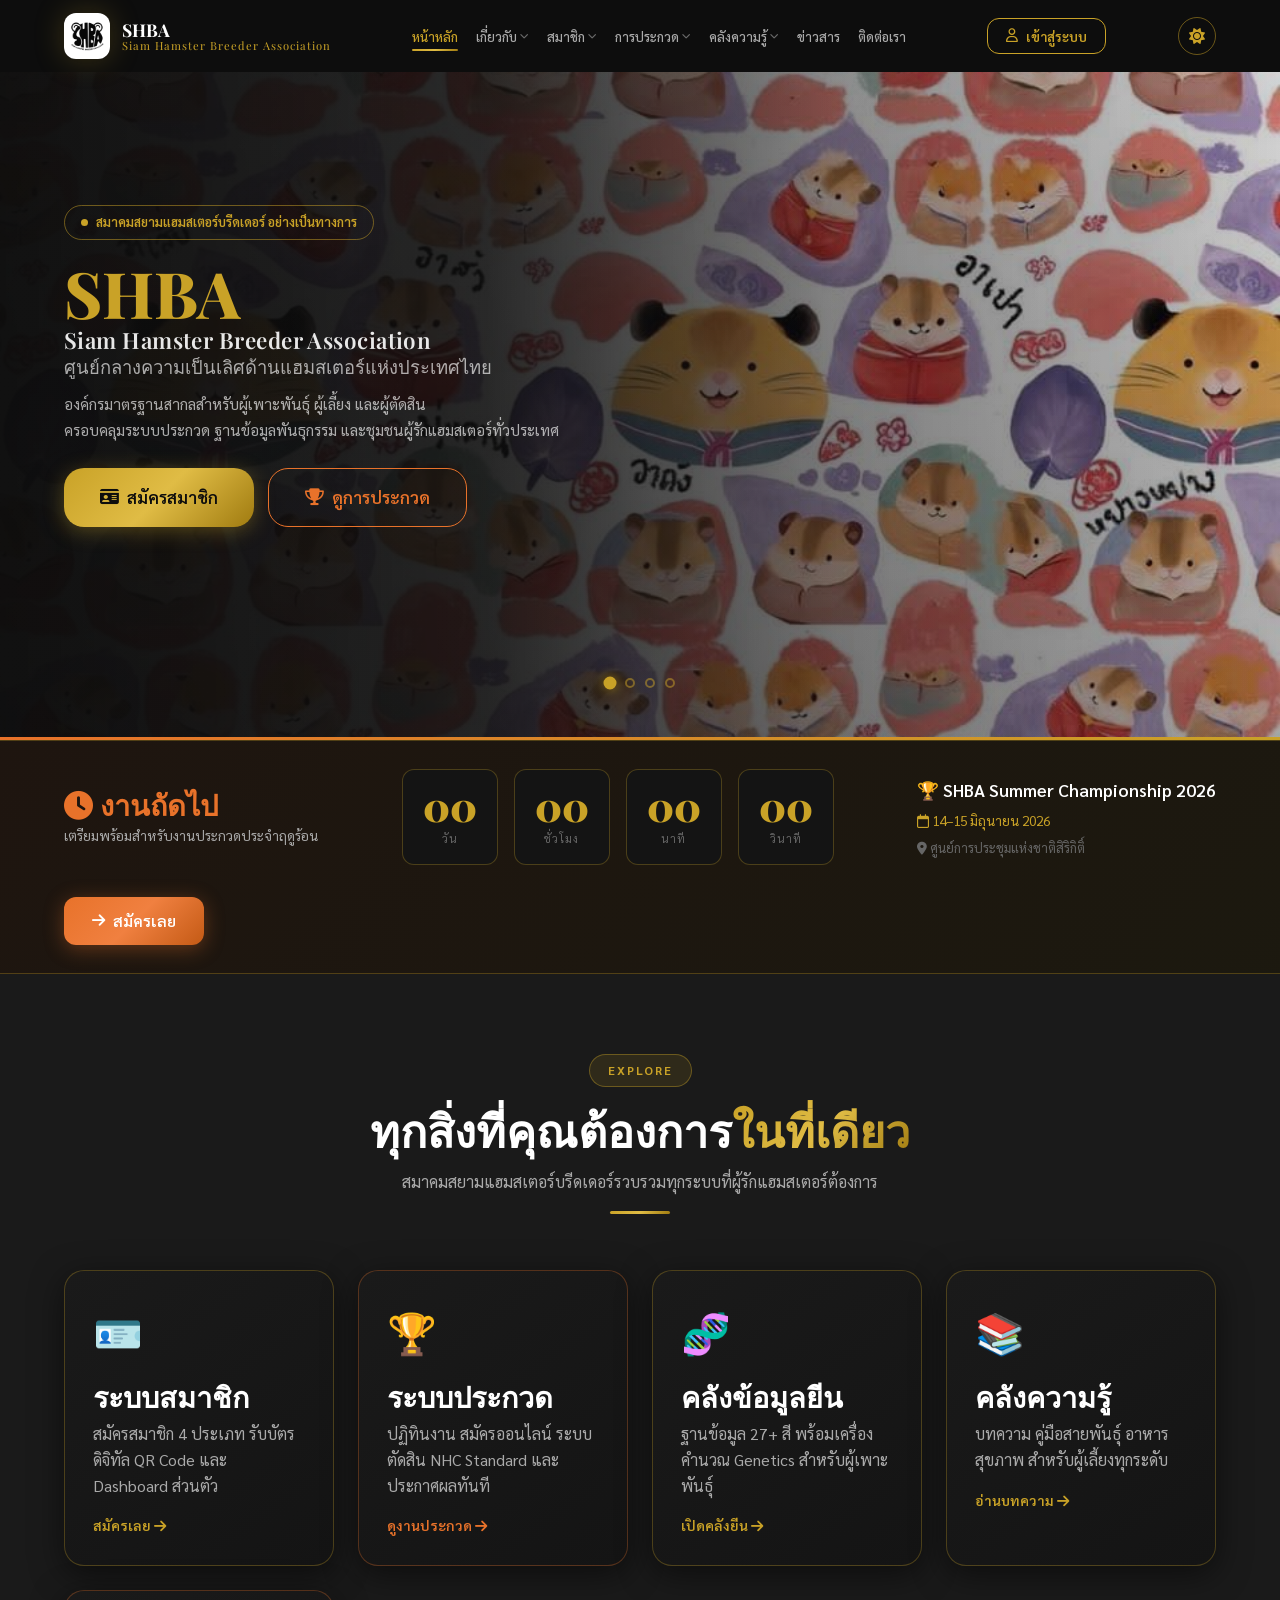
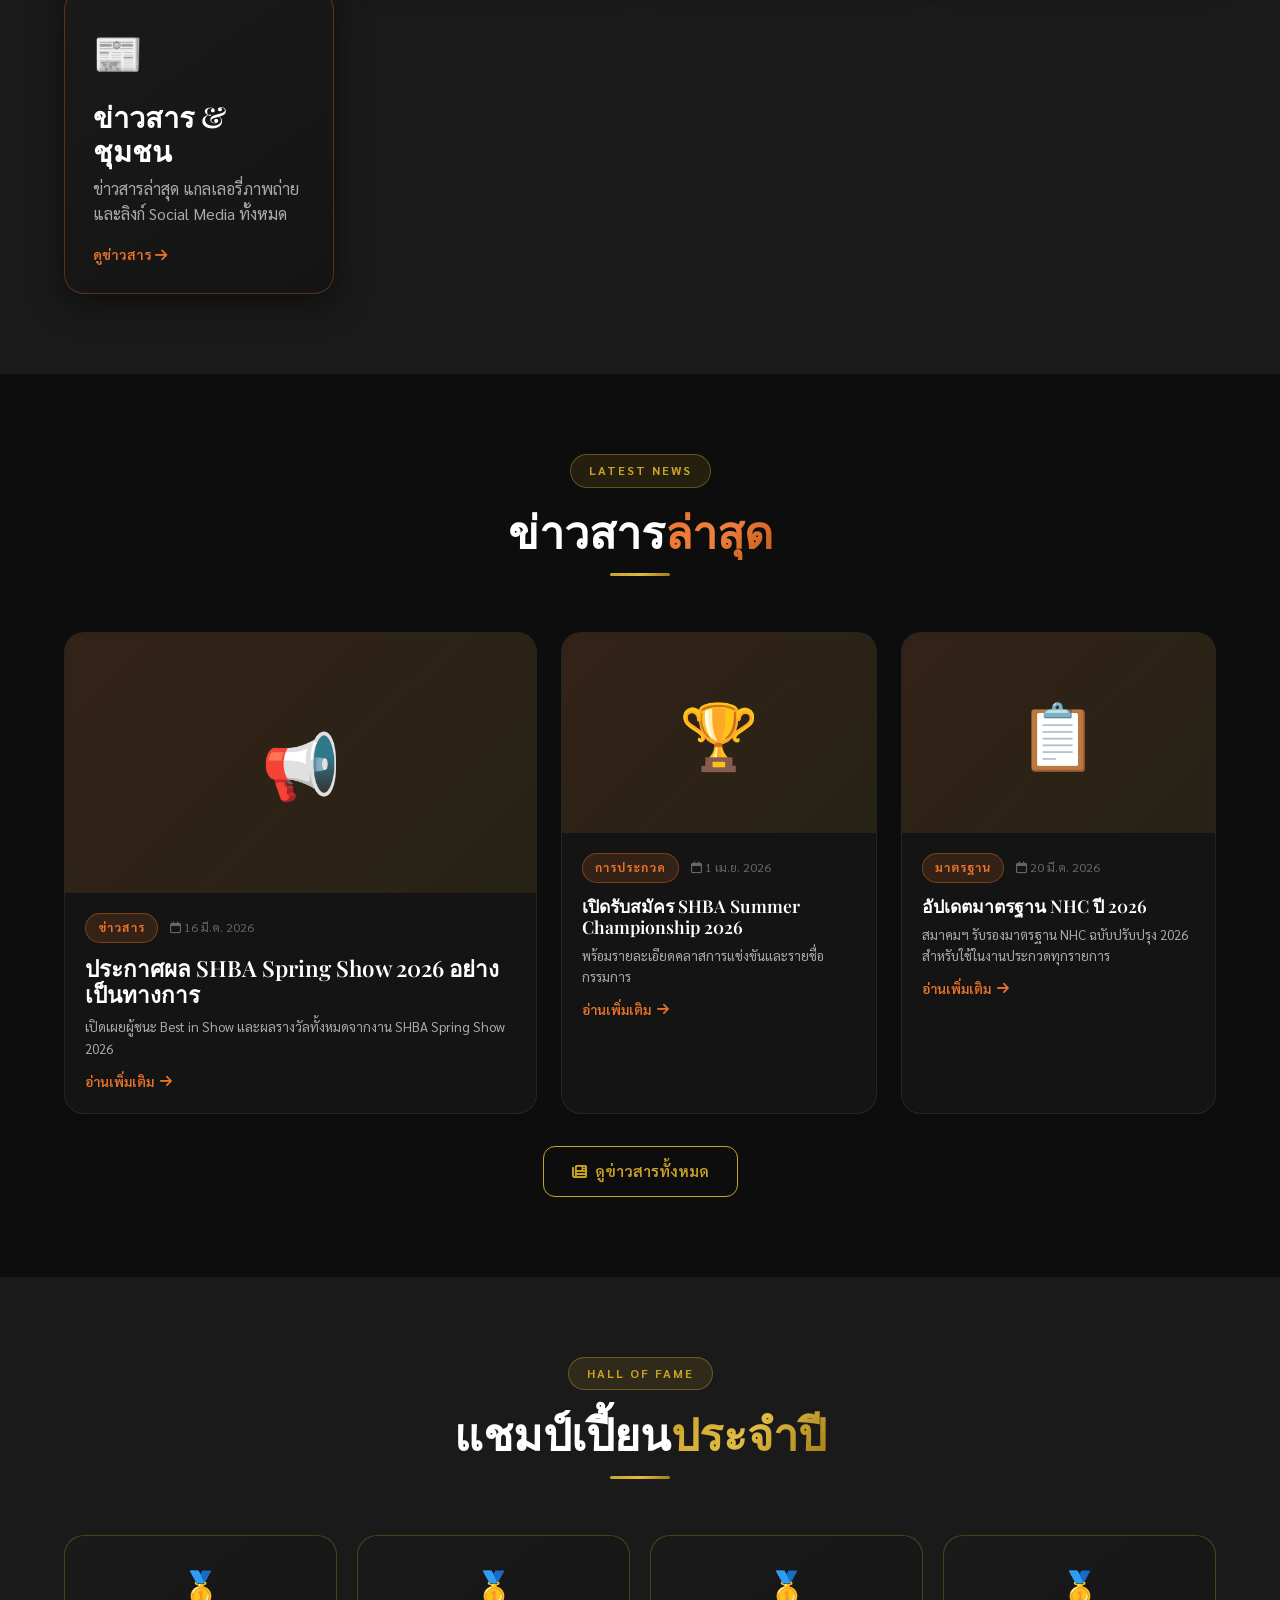
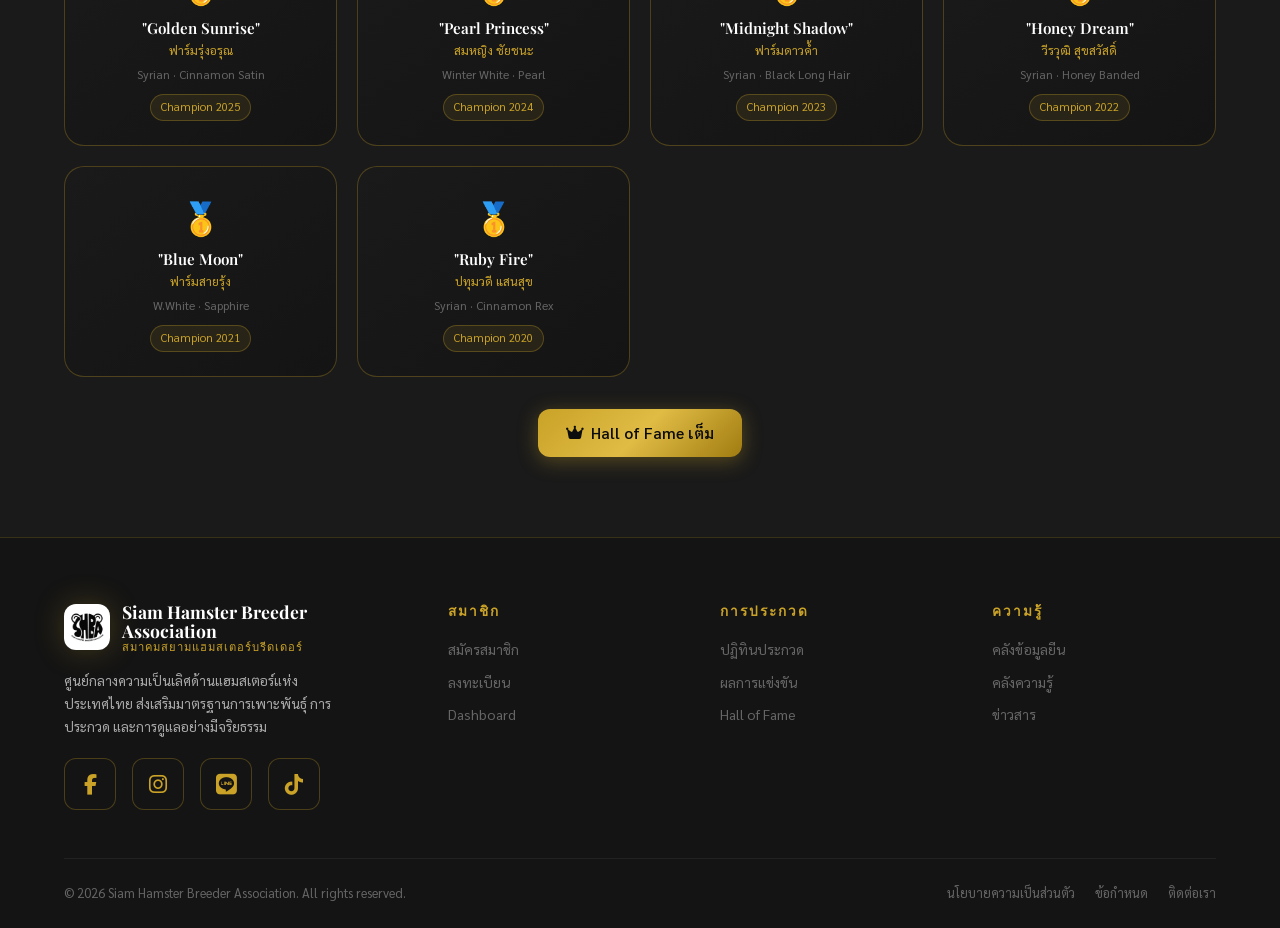
==== index.html @ 3878ebf1 "update" ====
<!DOCTYPE html>
<html lang="th">
<head>
  <meta charset="UTF-8" /><meta name="viewport" content="width=device-width, initial-scale=1.0" />
  <title>หน้าหลัก | Siam Hamster Breeder Association</title>
  <link rel="stylesheet" href="styles.css" />
  <link rel="stylesheet" href="https://cdnjs.cloudflare.com/ajax/libs/font-awesome/6.5.0/css/all.min.css" />
</head>
<body>

<!-- NAV -->
<nav id="navbar">
  <div class="nav-inner">
    <a href="index.html" class="nav-logo">
      <img src="Logo.jpg" class="nav-logo-icon" alt="SHBA Logo" style="width:46px;height:46px;object-fit:cover;border-radius:12px;"/>
      <div class="nav-logo-text">SHBA<span>Siam Hamster Breeder Association</span></div>
    </a>
    <ul class="nav-links">
      <li class="nav-item"><a href="index.html" class="nav-link active" data-page="home">หน้าหลัก</a></li>

      <li class="nav-item has-dropdown">
        <a href="about.html" class="nav-link" data-page="about">เกี่ยวกับ <i class="fa-solid fa-chevron-down nav-chevron"></i></a>
        <div class="nav-dropdown">
          <a href="about.html#history"   class="nav-dd-link"><i class="fa-solid fa-landmark"></i> ประวัติสมาคม SHBA</a>
          <a href="about.html#vision"    class="nav-dd-link"><i class="fa-solid fa-eye"></i> วิสัยทัศน์ &amp; พันธกิจ</a>
          <a href="about.html#committee" class="nav-dd-link"><i class="fa-solid fa-users"></i> คณะกรรมการ</a>
          <a href="about.html#ethics"    class="nav-dd-link"><i class="fa-solid fa-scale-balanced"></i> จรรยาบรรณผู้เพาะพันธุ์</a>
          <a href="about.html#rules"     class="nav-dd-link"><i class="fa-solid fa-file-lines"></i> ข้อบังคับสมาคม</a>
        </div>
      </li>

      <li class="nav-item has-dropdown">
        <a href="membership.html" class="nav-link" data-page="membership">สมาชิก <i class="fa-solid fa-chevron-down nav-chevron"></i></a>
        <div class="nav-dropdown">
          <a href="membership.html#membership"     class="nav-dd-link"><i class="fa-solid fa-id-card"></i> ประเภทสมาชิก &amp; สิทธิประโยชน์</a>
          <a href="membership.html#upgrade-section" class="nav-dd-link"><i class="fa-solid fa-rotate"></i> ต่ออายุสมาชิก</a>
        </div>
      </li>

      <li class="nav-item has-dropdown">
        <a href="competitions.html" class="nav-link" data-page="competitions">การประกวด <i class="fa-solid fa-chevron-down nav-chevron"></i></a>
        <div class="nav-dropdown">
          <a href="competitions.html#calendar"  class="nav-dd-link"><i class="fa-solid fa-calendar-days"></i> ปฏิทินการประกวด</a>
          <a href="competitions.html#register"  class="nav-dd-link"><i class="fa-solid fa-pen-to-square"></i> สมัครประกวดออนไลน์</a>
          <a href="competitions.html#standards" class="nav-dd-link"><i class="fa-solid fa-star"></i> มาตรฐานการประกวด</a>
          <a href="competitions.html#rules"     class="nav-dd-link"><i class="fa-solid fa-gavel"></i> กฎกติกาการประกวด</a>
          <a href="competitions.html#results"   class="nav-dd-link"><i class="fa-solid fa-trophy"></i> ผลการประกวด</a>
          <a href="competitions.html#gallery"   class="nav-dd-link"><i class="fa-solid fa-images"></i> แกลเลอรีภาพงานประกวด</a>
          <a href="competitions.html#judges"    class="nav-dd-link"><i class="fa-solid fa-user-tie"></i> ข้อมูลกรรมการตัดสิน</a>
        </div>
      </li>

      <li class="nav-item has-dropdown">
        <a href="knowledge.html" class="nav-link" data-page="knowledge">คลังความรู้ <i class="fa-solid fa-chevron-down nav-chevron"></i></a>
        <div class="nav-dropdown">
          <a href="genetics.html"          class="nav-dd-link"><i class="fa-solid fa-dna"></i> Genetics &amp; สีสัน</a>
          <a href="genescalculator.html"     class="nav-dd-link"><i class="fa-solid fa-calculator"></i> เครื่องมือคำนวณยีน</a>
          <a href="knowledge.html#care"    class="nav-dd-link"><i class="fa-solid fa-heart"></i> การดูแลทั่วไป</a>
          <a href="knowledge.html#species" class="nav-dd-link"><i class="fa-solid fa-paw"></i> สายพันธุ์แฮมสเตอร์</a>
          <a href="knowledge.html#articles"class="nav-dd-link"><i class="fa-solid fa-book-open"></i> บทความ &amp; วิจัย</a>
        </div>
      </li>

      <li class="nav-item"><a href="news.html" class="nav-link" data-page="news">ข่าวสาร</a></li>
      <li class="nav-item"><a href="contact.html" class="nav-link" data-page="contact">ติดต่อเรา</a></li>
    </ul>
    <div class="nav-cta">
      <button class="btn btn-outline-gold btn-sm btn-login-trigger" onclick="openModal('login-modal')"><i class="fa-regular fa-user"></i> เข้าสู่ระบบ</button>
    </div>
    <button id="theme-toggle" onclick="toggleTheme()" title="เปลี่ยนธีม"><i class="fa-solid fa-sun"></i></button>
    <button class="hamburger" id="hamburger"><span></span><span></span><span></span></button>
  </div>
</nav>
<div class="mobile-nav" id="mobile-nav">
  <button class="mobile-nav-close" id="mobile-nav-close"><i class="fa-solid fa-xmark"></i></button>
  <div class="mobile-nav-scroll">

    <a href="index.html" class="mobile-nav-link">หน้าหลัก</a>

    <div class="mobile-nav-group">
      <button class="mobile-nav-group-btn" onclick="toggleMobileGroup(this)">เกี่ยวกับสมาคม <i class="fa-solid fa-chevron-down mnav-arrow"></i></button>
      <div class="mobile-nav-sub">
        <a href="about.html#history"   class="mobile-nav-sub-link"><i class="fa-solid fa-landmark"></i> ประวัติสมาคม SHBA</a>
        <a href="about.html#vision"    class="mobile-nav-sub-link"><i class="fa-solid fa-eye"></i> วิสัยทัศน์ &amp; พันธกิจ</a>
        <a href="about.html#committee" class="mobile-nav-sub-link"><i class="fa-solid fa-users"></i> คณะกรรมการ</a>
        <a href="about.html#ethics"    class="mobile-nav-sub-link"><i class="fa-solid fa-scale-balanced"></i> จรรยาบรรณผู้เพาะพันธุ์</a>
        <a href="about.html#rules"     class="mobile-nav-sub-link"><i class="fa-solid fa-file-lines"></i> ข้อบังคับสมาคม</a>
      </div>
    </div>

    <div class="mobile-nav-group">
      <button class="mobile-nav-group-btn" onclick="toggleMobileGroup(this)">สมาชิก <i class="fa-solid fa-chevron-down mnav-arrow"></i></button>
      <div class="mobile-nav-sub">
        <a href="membership.html#membership"     class="mobile-nav-sub-link"><i class="fa-solid fa-id-card"></i> ประเภทสมาชิก</a>
        <a href="membership.html#register"        class="mobile-nav-sub-link"><i class="fa-solid fa-user-plus"></i> สมัครสมาชิก</a>
        <a href="myaccount.html"                  class="mobile-nav-sub-link"><i class="fa-solid fa-gauge"></i> My Account</a>
      </div>
    </div>

    <div class="mobile-nav-group">
      <button class="mobile-nav-group-btn" onclick="toggleMobileGroup(this)">การประกวด <i class="fa-solid fa-chevron-down mnav-arrow"></i></button>
      <div class="mobile-nav-sub">
        <a href="competitions.html#calendar"  class="mobile-nav-sub-link"><i class="fa-solid fa-calendar-days"></i> ปฏิทินการประกวด</a>
        <a href="competitions.html#results"   class="mobile-nav-sub-link"><i class="fa-solid fa-trophy"></i> ผลการประกวด</a>
        <a href="competitions.html#standards" class="mobile-nav-sub-link"><i class="fa-solid fa-star"></i> มาตรฐานการประกวด</a>
        <a href="competitions.html#judges"    class="mobile-nav-sub-link"><i class="fa-solid fa-user-tie"></i> กรรมการตัดสิน</a>
      </div>
    </div>

    <div class="mobile-nav-group">
      <button class="mobile-nav-group-btn" onclick="toggleMobileGroup(this)">คลังความรู้ <i class="fa-solid fa-chevron-down mnav-arrow"></i></button>
      <div class="mobile-nav-sub">
        <a href="genetics.html"           class="mobile-nav-sub-link"><i class="fa-solid fa-dna"></i> Genetics &amp; สีสัน</a>
        <a href="genescalculator.html"    class="mobile-nav-sub-link"><i class="fa-solid fa-calculator"></i> เครื่องมือคำนวณยีน</a>
        <a href="knowledge.html#care"     class="mobile-nav-sub-link"><i class="fa-solid fa-heart"></i> การดูแลทั่วไป</a>
        <a href="knowledge.html#species"  class="mobile-nav-sub-link"><i class="fa-solid fa-paw"></i> สายพันธุ์แฮมสเตอร์</a>
        <a href="knowledge.html#articles" class="mobile-nav-sub-link"><i class="fa-solid fa-book-open"></i> บทความ &amp; วิจัย</a>
      </div>
    </div>

    <a href="news.html"      class="mobile-nav-link">ข่าวสาร</a>
    <a href="contact.html"   class="mobile-nav-link">ติดต่อเรา</a>

    <div class="mobile-nav-divider"></div>
    <div class="mobile-nav-btns">
      <button class="btn btn-outline-gold btn-login-trigger" onclick="closeMobileNav(); openModal('login-modal')"><i class="fa-regular fa-user"></i> เข้าสู่ระบบ</button>
    </div>
  </div>
</div>
</div>

<!-- BANNER SLIDER -->
<section id="banner-slider">

  <!-- Fixed Hero Overlay (stays while images slide) -->
  <div class="slider-hero-overlay">
    <div class="slider-hero-tag"><span></span> สมาคมสยามแฮมสเตอร์บรีดเดอร์ อย่างเป็นทางการ</div>
    <h1 class="slider-hero-title">
      <span class="line1">SHBA</span>
      <span class="line2">Siam Hamster Breeder Association</span>
      <span class="line3">ศูนย์กลางความเป็นเลิศด้านแฮมสเตอร์แห่งประเทศไทย</span>
    </h1>
    <p class="slider-hero-sub">องค์กรมาตรฐานสากลสำหรับผู้เพาะพันธุ์ ผู้เลี้ยง และผู้ตัดสิน<br>ครอบคลุมระบบประกวด ฐานข้อมูลพันธุกรรม และชุมชนผู้รักแฮมสเตอร์ทั่วประเทศ</p>
    <div class="slider-hero-actions">
      <a href="membership.html" class="btn btn-gold btn-lg"><i class="fa-solid fa-id-card"></i> สมัครสมาชิก</a>
      <a href="competitions.html" class="btn btn-outline-orange btn-lg"><i class="fa-solid fa-trophy"></i> ดูการประกวด</a>
    </div>
  </div>

  <!-- Sliding Images -->
  <div class="slider-track" id="sliderTrack">
    <div class="slide"><img src="Banner/Banner_1.jpg" alt="Banner 1" class="slide-bg-img"/></div>
    <div class="slide"><img src="Banner/Banner_2.jpg" alt="Banner 2" class="slide-bg-img"/></div>
    <div class="slide"><img src="Banner/Banner_3.jpg" alt="Banner 3" class="slide-bg-img"/></div>
    <div class="slide"><img src="Banner/Banner_4.jpg" alt="Banner 4" class="slide-bg-img"/></div>
  </div>

  <!-- Dark overlay ซ้ายให้ข้อความอ่านง่าย -->
  <div class="slider-left-fade"></div>

  <!-- Dots -->
  <div class="slider-dots" id="sliderDots">
    <button class="slider-dot active" data-idx="0"></button>
    <button class="slider-dot" data-idx="1"></button>
    <button class="slider-dot" data-idx="2"></button>
    <button class="slider-dot" data-idx="3"></button>
  </div>

  <!-- Progress bar -->
  <div class="slider-progress"><div class="slider-progress-bar" id="sliderProgress"></div></div>
</section>

<!-- COUNTDOWN -->
<div id="countdown">
  <div class="container">
    <div class="countdown-inner">
      <div class="countdown-label">
        <h3><i class="fa-solid fa-clock"></i> งานถัดไป</h3>
        <p>เตรียมพร้อมสำหรับงานประกวดประจำฤดูร้อน</p>
      </div>
      <div class="countdown-timer">
        <div class="countdown-unit"><span class="num" id="cd-days">00</span><span class="lbl">วัน</span></div>
        <div class="countdown-unit"><span class="num" id="cd-hours">00</span><span class="lbl">ชั่วโมง</span></div>
        <div class="countdown-unit"><span class="num" id="cd-mins">00</span><span class="lbl">นาที</span></div>
        <div class="countdown-unit"><span class="num" id="cd-secs">00</span><span class="lbl">วินาที</span></div>
      </div>
      <div class="countdown-event">
        <div class="event-name">🏆 SHBA Summer Championship 2026</div>
        <div class="event-date"><i class="fa-regular fa-calendar"></i> 14–15 มิถุนายน 2026</div>
        <div class="event-place"><i class="fa-solid fa-location-dot"></i> ศูนย์การประชุมแห่งชาติสิริกิติ์</div>
      </div>
      <a href="competitions.html" class="btn btn-orange"><i class="fa-solid fa-arrow-right"></i> สมัครเลย</a>
    </div>
  </div>
</div>

<!-- FEATURE CARDS -->
<section class="section" style="background:var(--black-light)">
  <div class="container">
    <div class="section-header fade-in-up">
      <div class="tag">EXPLORE</div>
      <h2>ทุกสิ่งที่คุณต้องการ<span class="text-gradient-gold">ในที่เดียว</span></h2>
      <p>สมาคมสยามแฮมสเตอร์บรีดเดอร์รวบรวมทุกระบบที่ผู้รักแฮมสเตอร์ต้องการ</p>
      <div class="divider"></div>
    </div>
    <div style="display:grid;grid-template-columns:repeat(auto-fit,minmax(260px,1fr));gap:24px">
      <a href="membership.html" class="card" style="text-decoration:none;display:block">
        <div style="font-size:2.5rem;margin-bottom:16px">🪪</div>
        <h3 style="margin-bottom:8px">ระบบสมาชิก</h3>
        <p>สมัครสมาชิก 4 ประเภท รับบัตรดิจิทัล QR Code และ Dashboard ส่วนตัว</p>
        <div style="margin-top:16px;color:var(--gold);font-size:.88rem;font-weight:600">สมัครเลย <i class="fa-solid fa-arrow-right"></i></div>
      </a>
      <a href="competitions.html" class="card card-orange" style="text-decoration:none;display:block">
        <div style="font-size:2.5rem;margin-bottom:16px">🏆</div>
        <h3 style="margin-bottom:8px">ระบบประกวด</h3>
        <p>ปฏิทินงาน สมัครออนไลน์ ระบบตัดสิน NHC Standard และประกาศผลทันที</p>
        <div style="margin-top:16px;color:var(--orange);font-size:.88rem;font-weight:600">ดูงานประกวด <i class="fa-solid fa-arrow-right"></i></div>
      </a>
      <a href="genetics.html" class="card" style="text-decoration:none;display:block">
        <div style="font-size:2.5rem;margin-bottom:16px">🧬</div>
        <h3 style="margin-bottom:8px">คลังข้อมูลยีน</h3>
        <p>ฐานข้อมูล 27+ สี พร้อมเครื่องคำนวณ Genetics สำหรับผู้เพาะพันธุ์</p>
        <div style="margin-top:16px;color:var(--gold);font-size:.88rem;font-weight:600">เปิดคลังยีน <i class="fa-solid fa-arrow-right"></i></div>
      </a>
      <a href="knowledge.html" class="card" style="text-decoration:none;display:block">
        <div style="font-size:2.5rem;margin-bottom:16px">📚</div>
        <h3 style="margin-bottom:8px">คลังความรู้</h3>
        <p>บทความ คู่มือสายพันธุ์ อาหาร สุขภาพ สำหรับผู้เลี้ยงทุกระดับ</p>
        <div style="margin-top:16px;color:var(--gold);font-size:.88rem;font-weight:600">อ่านบทความ <i class="fa-solid fa-arrow-right"></i></div>
      </a>
      <a href="news.html" class="card card-orange" style="text-decoration:none;display:block">
        <div style="font-size:2.5rem;margin-bottom:16px">📰</div>
        <h3 style="margin-bottom:8px">ข่าวสาร &amp; ชุมชน</h3>
        <p>ข่าวสารล่าสุด แกลเลอรี่ภาพถ่าย และลิงก์ Social Media ทั้งหมด</p>
        <div style="margin-top:16px;color:var(--orange);font-size:.88rem;font-weight:600">ดูข่าวสาร <i class="fa-solid fa-arrow-right"></i></div>
      </a>
    </div>
  </div>
</section>

<!-- LATEST NEWS PREVIEW -->
<section class="section" style="background:var(--black)">
  <div class="container">
    <div class="section-header fade-in-up">
      <div class="tag">LATEST NEWS</div>
      <h2>ข่าวสาร<span class="text-gradient-orange">ล่าสุด</span></h2>
      <div class="divider"></div>
    </div>
    <div class="news-grid fade-in-up" id="news-grid"></div>
    <div style="text-align:center;margin-top:32px">
      <a href="news.html" class="btn btn-outline-gold"><i class="fa-solid fa-newspaper"></i> ดูข่าวสารทั้งหมด</a>
    </div>
  </div>
</section>

<!-- HOF PREVIEW -->
<section class="section" style="background:var(--black-light)">
  <div class="container">
    <div class="section-header fade-in-up">
      <div class="tag">HALL OF FAME</div>
      <h2>แชมป์เปี้ยน<span class="text-gradient-gold">ประจำปี</span></h2>
      <div class="divider"></div>
    </div>
    <div class="hof-winners fade-in-up" id="hof-grid"></div>
    <div style="text-align:center;margin-top:32px">
      <a href="competitions.html#hall-of-fame" class="btn btn-gold"><i class="fa-solid fa-crown"></i> Hall of Fame เต็ม</a>
    </div>
  </div>
</section>

<!-- FOOTER -->
<footer id="footer">
  <div class="container">
    <div class="footer-grid">
      <div class="footer-brand">
        <div class="logo"><img src="Logo.jpg" class="nav-logo-icon" alt="SHBA Logo" style="width:46px;height:46px;object-fit:cover;border-radius:12px;"/><div class="nav-logo-text">Siam Hamster Breeder Association<span>สมาคมสยามแฮมสเตอร์บรีดเดอร์</span></div></div>
        <p>ศูนย์กลางความเป็นเลิศด้านแฮมสเตอร์แห่งประเทศไทย ส่งเสริมมาตรฐานการเพาะพันธุ์ การประกวด และการดูแลอย่างมีจริยธรรม</p>
        <div class="social-links" style="margin-top:20px;justify-content:flex-start">
          <a href="#" class="social-link"><i class="fa-brands fa-facebook-f text-gold"></i></a>
          <a href="#" class="social-link"><i class="fa-brands fa-instagram text-gold"></i></a>
          <a href="#" class="social-link"><i class="fa-brands fa-line text-gold"></i></a>
          <a href="#" class="social-link"><i class="fa-brands fa-tiktok text-gold"></i></a>
        </div>
      </div>
      <div class="footer-col"><h4>สมาชิก</h4><div class="footer-links">
        <a href="membership.html" class="footer-link">สมัครสมาชิก</a>
        <a href="membership.html#register" class="footer-link">ลงทะเบียน</a>
        <a href="myaccount.html" class="footer-link">Dashboard</a>
      </div></div>
      <div class="footer-col"><h4>การประกวด</h4><div class="footer-links">
        <a href="competitions.html" class="footer-link">ปฏิทินประกวด</a>
        <a href="competitions.html#results" class="footer-link">ผลการแข่งขัน</a>
        <a href="competitions.html#hall-of-fame" class="footer-link">Hall of Fame</a>
      </div></div>
      <div class="footer-col"><h4>ความรู้</h4><div class="footer-links">
        <a href="genetics.html" class="footer-link">คลังข้อมูลยีน</a>
        <a href="knowledge.html" class="footer-link">คลังความรู้</a>
        <a href="news.html" class="footer-link">ข่าวสาร</a>
      </div></div>
    </div>
    <div class="footer-bottom">
      <span>© 2026 Siam Hamster Breeder Association. All rights reserved.</span>
      <div class="footer-bottom-links"><a href="#">นโยบายความเป็นส่วนตัว</a><a href="#">ข้อกำหนด</a><a href="#">ติดต่อเรา</a></div>
    </div>
  </div>
</footer>

<!-- LOGIN MODAL -->
<div class="modal-overlay" id="login-modal">
  <div class="modal">
    <button class="modal-close" onclick="closeModal('login-modal')"><i class="fa-solid fa-xmark"></i></button>
    <div style="text-align:center;margin-bottom:24px">
      <div style="font-size:2.2rem;margin-bottom:6px">🐹</div>
      <h3 style="margin-bottom:4px"><i class="fa-solid fa-lock text-gold"></i> เข้าสู่ระบบ / สมัครสมาชิก</h3>
      <p style="font-size:.82rem;color:var(--text-muted)">Siam Hamster Breeder Association</p>
    </div>
    <!-- Tab Switcher -->
    <div class="auth-tabs">
      <button class="auth-tab active" id="tab-login"  onclick="switchAuthTab('login')">เข้าสู่ระบบ</button>
      <button class="auth-tab"        id="tab-signup" onclick="switchAuthTab('signup')">สมัครสมาชิกใหม่</button>
    </div>
    <!-- LOGIN PANEL -->
    <div id="auth-panel-login">
      <button class="btn-google-signin" onclick="signInWithGoogle()" style="margin-bottom:16px">
        <img src="https://www.gstatic.com/firebasejs/ui/2.0.0/images/auth/google.svg" alt="Google" width="20" height="20"/>
        Sign in with Google
      </button>
      <div class="auth-divider"><span>หรือใช้อีเมล</span></div>
      <div class="form-group"><label>อีเมล</label><input type="email" id="li-email" class="form-control" placeholder="your@email.com" /></div>
      <div class="form-group"><label>รหัสผ่าน</label><input type="password" id="li-password" class="form-control" placeholder="••••••••" /></div>
      <button class="btn btn-gold" style="width:100%;justify-content:center;margin-top:4px" onclick="handleEmailLogin()">
        <i class="fa-solid fa-arrow-right-to-bracket"></i> เข้าสู่ระบบ
      </button>
      <p style="text-align:center;margin-top:12px;font-size:.82rem">
        <a href="#" style="color:var(--text-muted)" onclick="handleForgotPassword(event)">ลืมรหัสผ่าน?</a>
      </p>
    </div>
    <!-- SIGNUP PANEL -->
    <div id="auth-panel-signup" style="display:none">
      <button class="btn-google-signin" onclick="signInWithGoogle()" style="margin-bottom:16px">
        <img src="https://www.gstatic.com/firebasejs/ui/2.0.0/images/auth/google.svg" alt="Google" width="20" height="20"/>
        Sign in with Google
      </button>
      <div class="auth-divider"><span>หรือสมัครด้วยอีเมล</span></div>
      <div class="form-row">
        <div class="form-group"><label>ชื่อ <span class="req">*</span></label><input type="text" id="su-firstname" class="form-control" placeholder="ชื่อจริง" /></div>
        <div class="form-group"><label>นามสกุล <span class="req">*</span></label><input type="text" id="su-lastname" class="form-control" placeholder="นามสกุล" /></div>
      </div>
      <div class="form-group"><label>อีเมล <span class="req">*</span></label><input type="email" id="su-email" class="form-control" placeholder="your@email.com" /></div>
      <div class="form-group"><label>รหัสผ่าน <span class="req">*</span></label><input type="password" id="su-password" class="form-control" placeholder="อย่างน้อย 6 ตัวอักษร" /></div>
      <div class="form-group"><label>ยืนยันรหัสผ่าน <span class="req">*</span></label><input type="password" id="su-password2" class="form-control" placeholder="••••••••" /></div>
      <button class="btn btn-gold" style="width:100%;justify-content:center;margin-top:4px" onclick="handleQuickSignup()">
        <i class="fa-solid fa-user-plus"></i> สร้างบัญชี (สมาชิกสามัญฟรี)
      </button>
      <p style="text-align:center;margin-top:10px;font-size:.78rem;color:var(--text-muted)">
        <i class="fa-solid fa-shield-halved" style="color:var(--gold)"></i> เริ่มต้นด้วยสมาชิกสามัญฟรี — อัปเกรดได้ภายหลัง
      </p>
    </div>
  </div>
</div>

<button id="scroll-top" title="กลับด้านบน"><i class="fa-solid fa-arrow-up"></i></button>
<div class="toast-container" id="toast-container"></div>
<script type="module" src="firebase.js"></script>
<script src="main.js"></script>
<script>
  document.addEventListener('DOMContentLoaded', () => {
    SHBA.initNavbar('home');
    SHBA.initTheme();
    SHBA.initCountdown();
    SHBA.initScrollAnimations();
    SHBA.initScrollTop();
    renderNews();
    renderHOF();
    // Counter animation
    const obs = new IntersectionObserver(entries => {
      entries.forEach(e => {
        if (e.isIntersecting) {
          SHBA.animateCounter(document.getElementById('stat-members'), 1240);
          SHBA.animateCounter(document.getElementById('stat-shows'),   48);
          SHBA.animateCounter(document.getElementById('stat-breeders'),186);
          SHBA.animateCounter(document.getElementById('stat-years'),   12);
          obs.disconnect();
        }
      });
    }, { threshold:0.5 });
    const h = document.getElementById('hero');
    if (h) obs.observe(h);

    // ── BANNER SLIDER ──────────────────────────────────────
    (function() {
      const track    = document.getElementById('sliderTrack');
      const slides   = track ? track.querySelectorAll('.slide') : [];
      const dots     = document.querySelectorAll('.slider-dot');
      const progress = document.getElementById('sliderProgress');
      if (!track || !slides.length) return;

      let current  = 0;
      let autoTimer, progressTimer;
      const DURATION = 5500; // ms per slide
      const TOTAL    = slides.length;

      function goTo(idx) {
        current = (idx + TOTAL) % TOTAL;
        track.style.transform = `translateX(-${current * 100}%)`;
        dots.forEach((d, i) => d.classList.toggle('active', i === current));
        resetProgress();
      }

      function resetProgress() {
        if (progress) {
          progress.style.transition = 'none';
          progress.style.width = '0%';
          setTimeout(() => {
            progress.style.transition = `width ${DURATION}ms linear`;
            progress.style.width = '100%';
          }, 30);
        }
      }

      function startAuto() {
        clearInterval(autoTimer);
        autoTimer = setInterval(() => goTo(current + 1), DURATION);
        resetProgress();
      }

      function pause() { clearInterval(autoTimer); if (progress) { progress.style.width = progress.getBoundingClientRect().width / progress.parentElement.getBoundingClientRect().width * 100 + '%'; progress.style.transition = 'none'; } }

      dots.forEach(d => d.addEventListener('click', () => { goTo(+d.dataset.idx); startAuto(); }));

      // Pause on hover
      const section = document.getElementById('banner-slider');
      if (section) {
        section.addEventListener('mouseenter', pause);
        section.addEventListener('mouseleave', startAuto);
      }

      // Touch swipe
      let touchX = 0;
      track.addEventListener('touchstart', e => { touchX = e.touches[0].clientX; }, { passive: true });
      track.addEventListener('touchend', e => {
        const diff = touchX - e.changedTouches[0].clientX;
        if (Math.abs(diff) > 50) { goTo(diff > 0 ? current + 1 : current - 1); startAuto(); }
      });

      // Init
      goTo(0);
      startAuto();
    })();
    // ───────────────────────────────────────────────────────
  });
</script>
</body>
---- styles.css ----
/* ================================================================
   THAILAND HAMSTER ASSOCIATION — PREMIUM DESIGN
   Color Palette: Black #0D0D0D | Orange #E8722A | Gold #C9A227
   ================================================================ */

@import url('https://fonts.googleapis.com/css2?family=Playfair+Display:wght@400;600;700;900&family=Sarabun:wght@300;400;500;600;700&display=swap');

/* ── CSS Variables ── */
:root {
  --black:       #0D0D0D;
  --black-light: #1A1A1A;
  --black-card:  #141414;
  --black-hover: #222222;
  --orange:      #E8722A;
  --orange-light:#F08040;
  --orange-dark: #C45A15;
  --gold:        #C9A227;
  --gold-light:  #E0BC45;
  --gold-dark:   #A07B10;
  --white:       #FFFFFF;
  --gray-100:    #F5F5F5;
  --gray-300:    #AAAAAA;
  --gray-500:    #666666;
  --gray-700:    #333333;
  --gradient-hero:    linear-gradient(135deg, #0D0D0D 0%, #1a0a00 50%, #0D0D0D 100%);
  --gradient-gold:    linear-gradient(135deg, #C9A227, #E0BC45, #A07B10);
  --gradient-orange:  linear-gradient(135deg, #E8722A, #F08040, #C45A15);
  --gradient-card:    linear-gradient(145deg, #1A1A1A, #141414);
  --shadow-gold:      0 0 30px rgba(201,162,39,0.25);
  --shadow-orange:    0 0 30px rgba(232,114,42,0.25);
  --shadow-card:      0 8px 32px rgba(0,0,0,0.5);
  --border-gold:      1px solid rgba(201,162,39,0.3);
  --border-orange:    1px solid rgba(232,114,42,0.3);
  --radius-sm:  6px;
  --radius-md:  12px;
  --radius-lg:  20px;
  --radius-xl:  32px;
  --transition: all 0.3s cubic-bezier(0.4, 0, 0.2, 1);
}

/* ── Reset & Base ── */
*, *::before, *::after { box-sizing: border-box; margin: 0; padding: 0; }
html { scroll-behavior: smooth; font-size: 16px; }
body {
  font-family: 'Sarabun', sans-serif;
  background: var(--black);
  color: var(--white);
  line-height: 1.6;
  overflow-x: hidden;
}
::selection { background: var(--gold); color: var(--black); }
img { max-width: 100%; display: block; }
a { text-decoration: none; color: inherit; }
ul { list-style: none; }
button { cursor: pointer; border: none; background: none; font-family: inherit; }
input, select, textarea { font-family: inherit; }

/* ── Scrollbar ── */
::-webkit-scrollbar { width: 6px; }
::-webkit-scrollbar-track { background: var(--black); }
::-webkit-scrollbar-thumb { background: var(--gold-dark); border-radius: 3px; }
::-webkit-scrollbar-thumb:hover { background: var(--gold); }

/* ── Typography ── */
h1, h2, h3, h4 { font-family: 'Playfair Display', serif; line-height: 1.2; }
h1 { font-size: clamp(2rem, 5vw, 4rem); font-weight: 900; }
h2 { font-size: clamp(1.6rem, 3.5vw, 2.8rem); font-weight: 700; }
h3 { font-size: clamp(1.2rem, 2.5vw, 1.8rem); font-weight: 600; }
h4 { font-size: 1.1rem; font-weight: 600; }
p { font-size: 1rem; color: var(--gray-300); }

.text-gold     { color: var(--gold); }
.text-orange   { color: var(--orange); }
.text-gradient-gold   { background: var(--gradient-gold); -webkit-background-clip: text; -webkit-text-fill-color: transparent; background-clip: text; }
.text-gradient-orange { background: var(--gradient-orange); -webkit-background-clip: text; -webkit-text-fill-color: transparent; background-clip: text; }

/* ── Layout ── */
.container { max-width: 1200px; margin: 0 auto; padding: 0 24px; }
.section { padding: 80px 0; }
.section-header { text-align: center; margin-bottom: 56px; }
.section-header .tag {
  display: inline-block;
  padding: 6px 18px;
  border-radius: 50px;
  font-size: 0.75rem;
  font-weight: 700;
  letter-spacing: 2px;
  text-transform: uppercase;
  background: rgba(201,162,39,0.12);
  border: 1px solid rgba(201,162,39,0.4);
  color: var(--gold);
  margin-bottom: 16px;
}
.section-header h2 { margin-bottom: 12px; }
.section-header p  { max-width: 560px; margin: 0 auto; }
.divider {
  width: 60px; height: 3px;
  background: var(--gradient-gold);
  border-radius: 2px;
  margin: 16px auto 0;
}

/* ── Buttons ── */
.btn {
  display: inline-flex; align-items: center; gap: 8px;
  padding: 12px 28px;
  border-radius: var(--radius-md);
  font-size: 0.95rem;
  font-weight: 600;
  transition: var(--transition);
  position: relative;
  overflow: hidden;
}
.btn::before {
  content: '';
  position: absolute; inset: 0;
  background: rgba(255,255,255,0.1);
  transform: translateX(-100%);
  transition: transform 0.3s ease;
}
.btn:hover::before { transform: translateX(0); }

.btn-gold {
  background: var(--gradient-gold);
  color: var(--black);
  box-shadow: 0 4px 20px rgba(201,162,39,0.35);
}
.btn-gold:hover { transform: translateY(-2px); box-shadow: 0 8px 30px rgba(201,162,39,0.5); }

.btn-orange {
  background: var(--gradient-orange);
  color: var(--white);
  box-shadow: 0 4px 20px rgba(232,114,42,0.35);
}
.btn-orange:hover { transform: translateY(-2px); box-shadow: 0 8px 30px rgba(232,114,42,0.5); }

.btn-outline-gold {
  border: 1px solid var(--gold);
  color: var(--gold);
  background: transparent;
}
.btn-outline-gold:hover { background: rgba(201,162,39,0.1); transform: translateY(-2px); }

.btn-outline-orange {
  border: 1px solid var(--orange);
  color: var(--orange);
  background: transparent;
}
.btn-outline-orange:hover { background: rgba(232,114,42,0.1); transform: translateY(-2px); }

.btn-lg { padding: 15px 36px; font-size: 1.05rem; border-radius: var(--radius-lg); }
.btn-sm { padding: 8px 18px; font-size: 0.85rem; }

/* ── Cards ── */
.card {
  background: var(--gradient-card);
  border: var(--border-gold);
  border-radius: var(--radius-lg);
  padding: 28px;
  box-shadow: var(--shadow-card);
  transition: var(--transition);
}
.card:hover {
  transform: translateY(-4px);
  box-shadow: var(--shadow-gold), var(--shadow-card);
  border-color: var(--gold);
}
.card-orange { border: var(--border-orange); }
.card-orange:hover {
  box-shadow: var(--shadow-orange), var(--shadow-card);
  border-color: var(--orange);
}

/* ── Badge ── */
.badge {
  display: inline-block;
  padding: 4px 12px;
  border-radius: 50px;
  font-size: 0.75rem;
  font-weight: 700;
  letter-spacing: 1px;
  text-transform: uppercase;
}
.badge-gold   { background: rgba(201,162,39,0.15); color: var(--gold);   border: 1px solid rgba(201,162,39,0.4); }
.badge-orange { background: rgba(232,114,42,0.15); color: var(--orange); border: 1px solid rgba(232,114,42,0.4); }
.badge-green  { background: rgba(72,199,88,0.15);  color: #48C758;       border: 1px solid rgba(72,199,88,0.4); }
.badge-blue   { background: rgba(72,144,232,0.15); color: #4890E8;       border: 1px solid rgba(72,144,232,0.4); }

/* ============================
   NAVBAR
   ============================ */
#navbar {
  position: fixed; top: 0; left: 0; right: 0;
  z-index: 1000;
  padding: 0 24px;
  transition: var(--transition);
}
#navbar.scrolled {
  background: rgba(13,13,13,0.95);
  backdrop-filter: blur(20px);
  border-bottom: 1px solid rgba(201,162,39,0.15);
  box-shadow: 0 4px 30px rgba(0,0,0,0.5);
}
.nav-inner {
  max-width: 1200px; margin: 0 auto;
  display: flex; align-items: center; justify-content: space-between;
  height: 72px;
}
.nav-logo {
  display: flex; align-items: center; gap: 12px;
}
.nav-logo-icon {
  width: 46px; height: 46px;
  background: var(--gradient-gold);
  border-radius: 12px;
  display: flex; align-items: center; justify-content: center;
  font-size: 1.4rem;
  box-shadow: var(--shadow-gold);
}
.nav-logo-text { font-family: 'Playfair Display', serif; font-size: 1.1rem; font-weight: 700; line-height: 1.1; }
.nav-logo-text span { display: block; font-size: 0.7rem; font-weight: 400; color: var(--gold); letter-spacing: 1px; }
.nav-inner { padding: 0 24px; }
.nav-links {
  display: flex; align-items: center; gap: 0px;
}
.nav-link {
  padding: 7px 9px;
  border-radius: var(--radius-sm);
  font-size: 0.82rem;
  font-weight: 500;
  color: var(--gray-300);
  transition: var(--transition);
  position: relative;
  white-space: nowrap;
  display: flex; align-items: center; gap: 3px;
}
.nav-link::after {
  content: '';
  position: absolute; bottom: 3px; left: 50%; right: 50%;
  height: 2px;
  background: var(--gradient-gold);
  border-radius: 1px;
  transition: var(--transition);
}
.nav-link:hover { color: var(--white); }
.nav-link:hover::after { left: 9px; right: 9px; }
.nav-link.active { color: var(--gold); }
.nav-link.active::after { left: 9px; right: 9px; }
.nav-cta { display: flex; align-items: center; gap: 8px; }

/* ── Dropdown Nav ─────────────────────────────────────────── */
.nav-item { position: relative; }

.nav-chevron {
  font-size: .55rem;
  opacity: .6;
  transition: transform .2s;
}
.nav-item.has-dropdown:hover .nav-chevron { transform: rotate(180deg); }

/* Bridge gap so hover isn't lost between link and dropdown */
.nav-item.has-dropdown::after {
  content: '';
  position: absolute;
  bottom: -8px; left: 0; right: 0;
  height: 10px;
}

.nav-dropdown {
  position: absolute;
  top: calc(100% + 8px);
  left: 50%;
  transform: translateX(-50%) translateY(-6px);
  min-width: 220px;
  background: var(--black-card);
  border: 1px solid rgba(201,162,39,0.22);
  border-radius: var(--radius-md);
  box-shadow: 0 20px 60px rgba(0,0,0,0.7);
  padding: 8px 0;
  opacity: 0;
  visibility: hidden;
  pointer-events: none;
  transition: opacity .18s ease, transform .18s ease, visibility .18s;
  z-index: 2000;
}
.nav-item.has-dropdown:hover .nav-dropdown {
  opacity: 1;
  visibility: visible;
  transform: translateX(-50%) translateY(0);
  pointer-events: all;
}
.nav-dd-link {
  display: flex;
  align-items: center;
  gap: 10px;
  padding: 10px 18px;
  font-size: .84rem;
  color: var(--gray-300);
  text-decoration: none;
  transition: background .15s, color .15s;
  white-space: nowrap;
}
.nav-dd-link i { width: 14px; color: var(--gold); opacity: .65; font-size: .78rem; }
.nav-dd-link:hover { background: rgba(201,162,39,0.08); color: var(--white); }
.nav-dd-link:hover i { opacity: 1; }
.nav-dropdown-divider { height: 1px; background: rgba(255,255,255,0.06); margin: 4px 0; }

/* ── Hamburger ────────────────────────────────────────────── */
.hamburger {
  display: none; flex-direction: column; gap: 5px;
  padding: 8px; cursor: pointer;
}
.hamburger span {
  width: 24px; height: 2px;
  background: var(--white);
  border-radius: 2px;
  transition: var(--transition);
}

/* ── Mobile Nav ───────────────────────────────────────────── */
.mobile-nav {
  display: none;
  position: fixed; inset: 0;
  background: rgba(13,13,13,0.97);
  backdrop-filter: blur(20px);
  z-index: 999;
  flex-direction: column;
  align-items: center;
  padding-top: 72px;
  overflow-y: auto;
}
.mobile-nav.open { display: flex; }
.mobile-nav-close {
  position: absolute; top: 20px; right: 24px;
  font-size: 1.5rem; color: var(--gray-300); cursor: pointer;
}

/* Mobile nav scroll container */
.mobile-nav-scroll {
  display: flex;
  flex-direction: column;
  align-items: stretch;
  width: 100%;
  max-width: 360px;
  padding: 8px 20px 24px;
  gap: 2px;
}

/* Simple link in mobile nav */
.mobile-nav-link {
  display: block;
  padding: 14px 16px;
  font-size: 1.1rem;
  font-weight: 600;
  color: var(--white);
  text-decoration: none;
  border-radius: var(--radius-sm);
  text-align: center;
  transition: background .15s, color .15s;
}
.mobile-nav-link:hover { background: rgba(201,162,39,0.08); color: var(--gold); }

/* Accordion group */
.mobile-nav-group { width: 100%; }
.mobile-nav-group-btn {
  width: 100%;
  display: flex; align-items: center; justify-content: center; gap: 8px;
  padding: 14px 16px;
  font-size: 1.05rem; font-weight: 600;
  color: var(--white);
  background: transparent; border: none; cursor: pointer;
  border-radius: var(--radius-sm);
  transition: background .15s, color .15s;
  font-family: inherit;
}
.mobile-nav-group-btn:hover { background: rgba(201,162,39,0.08); color: var(--gold); }
.mobile-nav-group-btn .mnav-arrow { font-size: .6rem; opacity: .6; transition: transform .25s; }
.mobile-nav-group-btn.open .mnav-arrow { transform: rotate(180deg); }

.mobile-nav-sub {
  display: none;
  flex-direction: column;
  background: rgba(201,162,39,0.04);
  border-radius: var(--radius-sm);
  margin: 2px 0 6px;
  padding: 4px 0;
  border: 1px solid rgba(201,162,39,0.1);
}
.mobile-nav-sub.open { display: flex; }
.mobile-nav-sub-link {
  padding: 10px 24px;
  font-size: .9rem;
  color: var(--gray-300);
  text-decoration: none;
  transition: color .15s, background .15s;
  display: flex; align-items: center; gap: 8px;
}
.mobile-nav-sub-link i { color: var(--gold); opacity: .65; width: 14px; font-size: .8rem; }
.mobile-nav-sub-link:hover { color: var(--gold); background: rgba(201,162,39,0.06); }
.mobile-nav-sub-link:hover i { opacity: 1; }

.mobile-nav-divider { height: 1px; background: rgba(255,255,255,0.08); margin: 8px 0; }

.mobile-nav-btns {
  display: flex; flex-direction: column; align-items: stretch;
  gap: 12px; margin-top: 16px; width: 100%;
}
.mobile-nav-btns .btn { width: 100%; justify-content: center; font-size: 1rem; }

/* ============================
   HERO SECTION
   ============================ */
#hero {
  min-height: 100vh;
  background: var(--gradient-hero);
  display: flex; align-items: center;
  position: relative;
  overflow: hidden;
  padding-top: 72px;
}
.hero-bg {
  position: absolute; inset: 0;
  background:
    radial-gradient(ellipse 80% 60% at 70% 50%, rgba(201,162,39,0.06) 0%, transparent 60%),
    radial-gradient(ellipse 60% 40% at 20% 80%, rgba(232,114,42,0.06) 0%, transparent 50%);
}
.hero-grid {
  position: absolute; inset: 0;
  background-image:
    linear-gradient(rgba(201,162,39,0.04) 1px, transparent 1px),
    linear-gradient(90deg, rgba(201,162,39,0.04) 1px, transparent 1px);
  background-size: 60px 60px;
}
.hero-content {
  position: relative; z-index: 1;
  display: grid; grid-template-columns: 1fr 1fr;
  gap: 64px; align-items: center;
  padding: 80px 0;
}
.hero-tag {
  display: inline-flex; align-items: center; gap: 8px;
  padding: 8px 20px;
  border: 1px solid rgba(201,162,39,0.4);
  border-radius: 50px;
  font-size: 0.8rem;
  font-weight: 600;
  letter-spacing: 2px;
  text-transform: uppercase;
  color: var(--gold);
  background: rgba(201,162,39,0.08);
  margin-bottom: 24px;
}
.hero-tag span { display: inline-block; width: 6px; height: 6px; background: var(--gold); border-radius: 50%; }
.hero-title { margin-bottom: 8px; }
.hero-title .line1 { display: block; color: var(--white); }
.hero-title .line2 { display: block; background: var(--gradient-gold); -webkit-background-clip: text; -webkit-text-fill-color: transparent; background-clip: text; }
.hero-title .line3 { display: block; color: var(--orange); font-size: 0.55em; font-weight: 400; font-family: 'Sarabun', sans-serif; letter-spacing: 3px; text-transform: uppercase; margin-top: 8px; }
.hero-sub { font-size: 1.1rem; color: var(--gray-300); margin: 20px 0 36px; max-width: 480px; line-height: 1.8; }
.hero-actions { display: flex; gap: 14px; flex-wrap: wrap; margin-bottom: 48px; }
.hero-stats { display: flex; gap: 32px; }
.hero-stat { text-align: center; }
.hero-stat-num { font-family: 'Playfair Display', serif; font-size: 2rem; font-weight: 900; color: var(--gold); line-height: 1; }
.hero-stat-label { font-size: 0.75rem; color: var(--gray-500); margin-top: 4px; letter-spacing: 1px; }

/* Hero Visual */
.hero-visual {
  position: relative; display: flex; justify-content: center;
}
.hero-card-main {
  background: var(--gradient-card);
  border: var(--border-gold);
  border-radius: var(--radius-xl);
  padding: 36px;
  box-shadow: var(--shadow-gold), var(--shadow-card);
  width: 100%; max-width: 400px;
}
.hero-card-badge {
  display: flex; align-items: center; gap: 10px;
  margin-bottom: 20px;
}
.hero-card-avatar {
  width: 56px; height: 56px;
  border-radius: 50%;
  background: var(--gradient-gold);
  display: flex; align-items: center; justify-content: center;
  font-size: 1.8rem;
}
.hero-card-info h4 { font-size: 1rem; margin-bottom: 2px; }
.hero-card-info span { font-size: 0.78rem; color: var(--gold); }
.hero-card-medal {
  text-align: center; padding: 24px 0;
  border-top: var(--border-gold);
  border-bottom: var(--border-gold);
  margin-bottom: 20px;
}
.hero-card-medal .medal-icon { font-size: 3.5rem; margin-bottom: 8px; }
.hero-card-medal h3 { color: var(--gold); font-size: 1.1rem; margin-bottom: 4px; }
.hero-card-medal p { font-size: 0.82rem; }
.hero-card-stats {
  display: grid; grid-template-columns: 1fr 1fr;
  gap: 16px;
}
.hero-card-stat { text-align: center; }
.hero-card-stat .val { font-size: 1.4rem; font-weight: 700; color: var(--orange); }
.hero-card-stat .lbl { font-size: 0.72rem; color: var(--gray-500); margin-top: 2px; }
.hero-float-badge {
  position: absolute;
  background: var(--gradient-card);
  border: var(--border-gold);
  border-radius: var(--radius-md);
  padding: 12px 16px;
  box-shadow: var(--shadow-gold);
  font-size: 0.82rem;
  display: flex; align-items: center; gap: 8px;
}
.hero-float-badge.top-right { top: -10px; right: -20px; }
.hero-float-badge.bottom-left { bottom: 20px; left: -20px; }
.hero-float-badge .dot {
  width: 8px; height: 8px; border-radius: 50%;
  background: #48C758;
  box-shadow: 0 0 8px #48C758;
  animation: pulse 2s infinite;
}
@keyframes pulse {
  0%, 100% { opacity: 1; transform: scale(1); }
  50% { opacity: 0.6; transform: scale(0.85); }
}

/* ============================
   COUNTDOWN SECTION
   ============================ */
#countdown {
  padding: 28px 0;
  background: linear-gradient(135deg, rgba(232,114,42,0.08), rgba(201,162,39,0.08));
  border-top: var(--border-gold);
  border-bottom: var(--border-gold);
}
.countdown-inner {
  display: flex; align-items: center; justify-content: space-between;
  gap: 32px; flex-wrap: wrap;
}
.countdown-label h3 { color: var(--orange); margin-bottom: 4px; }
.countdown-label p { font-size: 0.85rem; }
.countdown-timer { display: flex; gap: 16px; }
.countdown-unit {
  text-align: center;
  background: var(--black-card);
  border: var(--border-gold);
  border-radius: var(--radius-md);
  padding: 16px 20px;
  min-width: 80px;
}
.countdown-unit .num {
  font-family: 'Playfair Display', serif;
  font-size: 2.5rem;
  font-weight: 900;
  color: var(--gold);
  line-height: 1;
  display: block;
}
.countdown-unit .lbl { font-size: 0.7rem; color: var(--gray-500); letter-spacing: 1px; margin-top: 4px; display: block; }
.countdown-event {
  display: flex; flex-direction: column; gap: 6px;
}
.countdown-event .event-name { font-size: 1.1rem; font-weight: 600; }
.countdown-event .event-date { font-size: 0.85rem; color: var(--gold); }
.countdown-event .event-place { font-size: 0.82rem; color: var(--gray-500); }

/* ============================
   MEMBERSHIP SECTION
   ============================ */
#membership { background: var(--black); }
.membership-grid {
  display: grid;
  grid-template-columns: repeat(auto-fit, minmax(260px, 1fr));
  gap: 24px;
  margin-bottom: 48px;
}
.mem-card {
  position: relative;
  background: var(--gradient-card);
  border-radius: var(--radius-lg);
  padding: 32px 28px;
  border: 1px solid rgba(255,255,255,0.06);
  transition: var(--transition);
  overflow: hidden;
}
.mem-card::before {
  content: '';
  position: absolute; top: 0; left: 0; right: 0;
  height: 3px;
}
.mem-card.standard::before { background: linear-gradient(90deg, #888, #aaa); }
.mem-card.breeder::before { background: var(--gradient-orange); }
.mem-card.honorary::before { background: var(--gradient-gold); }
.mem-card.judge::before { background: linear-gradient(90deg, #9B59B6, #8E44AD); }
.mem-card:hover { transform: translateY(-6px); box-shadow: var(--shadow-card); }
.mem-card.featured {
  border-color: var(--gold);
  box-shadow: var(--shadow-gold);
}
.mem-card.featured:hover { box-shadow: var(--shadow-gold), var(--shadow-card); }
.mem-featured-badge {
  position: absolute; top: 16px; right: 16px;
  background: var(--gradient-gold);
  color: var(--black);
  font-size: 0.7rem;
  font-weight: 700;
  padding: 4px 10px;
  border-radius: 50px;
  letter-spacing: 1px;
}
.mem-icon {
  width: 56px; height: 56px;
  border-radius: var(--radius-md);
  display: flex; align-items: center; justify-content: center;
  font-size: 1.6rem;
  margin-bottom: 20px;
}
.mem-card.standard .mem-icon  { background: rgba(136,136,136,0.15); }
.mem-card.breeder  .mem-icon  { background: rgba(232,114,42,0.15); }
.mem-card.honorary .mem-icon  { background: rgba(201,162,39,0.15); }
.mem-card.judge    .mem-icon  { background: rgba(155,89,182,0.15); }
.mem-card h3 { font-size: 1.3rem; margin-bottom: 4px; }
.mem-card .mem-sub { font-size: 0.82rem; color: var(--gray-500); margin-bottom: 20px; }
.mem-price { margin-bottom: 20px; }
.mem-price .price { font-size: 1.8rem; font-weight: 700; font-family: 'Playfair Display', serif; }
.mem-price .per { font-size: 0.82rem; color: var(--gray-500); }
.mem-features { display: flex; flex-direction: column; gap: 10px; margin-bottom: 28px; }
.mem-feature { display: flex; align-items: center; gap: 10px; font-size: 0.88rem; }
.mem-feature .check { color: var(--gold); font-size: 0.75rem; flex-shrink: 0; }
.mem-feature .cross { color: var(--gray-500); font-size: 0.75rem; flex-shrink: 0; }
.mem-feature.dim { color: var(--gray-500); }

/* ============================
   MEMBERSHIP REGISTRATION FORM
   ============================ */
#register { background: var(--black-light); }
.register-grid {
  display: grid; grid-template-columns: 1fr 1.4fr;
  gap: 64px; align-items: start;
}
.register-info h2 { margin-bottom: 16px; }
.register-info p { margin-bottom: 32px; }
.register-steps { display: flex; flex-direction: column; gap: 24px; }
.register-step { display: flex; gap: 16px; align-items: flex-start; }
.step-num {
  width: 36px; height: 36px; flex-shrink: 0;
  border-radius: 50%;
  background: var(--gradient-gold);
  color: var(--black);
  font-weight: 700; font-size: 0.9rem;
  display: flex; align-items: center; justify-content: center;
}
.step-content h4 { margin-bottom: 4px; }
.step-content p { font-size: 0.85rem; }

.form-card {
  background: var(--black-card);
  border: var(--border-gold);
  border-radius: var(--radius-xl);
  padding: 40px;
  box-shadow: var(--shadow-gold);
}
.form-title { font-size: 1.4rem; margin-bottom: 28px; }
.form-row { display: grid; grid-template-columns: 1fr 1fr; gap: 16px; }
.form-group { margin-bottom: 20px; }
.form-group label {
  display: block;
  font-size: 0.85rem;
  font-weight: 600;
  color: var(--gray-300);
  margin-bottom: 8px;
  letter-spacing: 0.5px;
}
.form-group label .req { color: var(--orange); margin-left: 2px; }
.form-control {
  width: 100%;
  background: rgba(255,255,255,0.04);
  border: 1px solid rgba(255,255,255,0.1);
  border-radius: var(--radius-md);
  padding: 12px 16px;
  color: var(--white);
  font-size: 0.95rem;
  transition: var(--transition);
  outline: none;
}
.form-control:focus {
  border-color: var(--gold);
  background: rgba(201,162,39,0.06);
  box-shadow: 0 0 0 3px rgba(201,162,39,0.12);
}
.form-control::placeholder { color: var(--gray-500); }
select.form-control { appearance: none; background-image: url("data:image/svg+xml,%3Csvg xmlns='http://www.w3.org/2000/svg' width='12' height='8' viewBox='0 0 12 8'%3E%3Cpath d='M1 1l5 5 5-5' stroke='%23888' stroke-width='1.5' fill='none' stroke-linecap='round'/%3E%3C/svg%3E"); background-repeat: no-repeat; background-position: right 14px center; padding-right: 40px; }
select.form-control option { background: var(--black-card); }
.form-note { font-size: 0.8rem; color: var(--gray-500); margin-top: 6px; }

/* Member Type Selector */
.mem-type-selector { display: grid; grid-template-columns: 1fr 1fr; gap: 10px; }
.mem-type-opt { position: relative; }
.mem-type-opt input[type="radio"] { position: absolute; opacity: 0; }
.mem-type-label {
  display: block;
  padding: 12px;
  border: 1px solid rgba(255,255,255,0.1);
  border-radius: var(--radius-md);
  font-size: 0.85rem;
  text-align: center;
  cursor: pointer;
  transition: var(--transition);
}
.mem-type-opt input:checked + .mem-type-label {
  border-color: var(--gold);
  background: rgba(201,162,39,0.1);
  color: var(--gold);
}
.mem-type-label:hover { border-color: rgba(201,162,39,0.4); }

/* ============================
   DIGITAL MEMBERSHIP CARD
   ============================ */
#member-card-demo { background: var(--black); padding: 80px 0; }
.digital-card {
  max-width: 440px; margin: 0 auto;
  background: linear-gradient(135deg, #1A1A1A 0%, #0D0D0D 50%, #1a0e00 100%);
  border: 1px solid var(--gold);
  border-radius: var(--radius-xl);
  padding: 32px;
  box-shadow: var(--shadow-gold), 0 20px 60px rgba(0,0,0,0.6);
  position: relative;
  overflow: hidden;
}
.digital-card::before {
  content: '';
  position: absolute; top: -50%; right: -30%;
  width: 300px; height: 300px;
  border-radius: 50%;
  background: radial-gradient(circle, rgba(201,162,39,0.12), transparent 70%);
}
.card-header-row { display: flex; align-items: center; justify-content: space-between; margin-bottom: 24px; }
.card-org { font-size: 0.72rem; letter-spacing: 2px; text-transform: uppercase; color: var(--gold); }
.card-year { font-size: 0.72rem; color: var(--gray-500); }
.card-member-row { display: flex; gap: 16px; align-items: center; margin-bottom: 24px; }
.card-avatar {
  width: 64px; height: 64px; border-radius: 50%;
  border: 2px solid var(--gold);
  background: var(--gradient-gold);
  display: flex; align-items: center; justify-content: center;
  font-size: 1.8rem;
  flex-shrink: 0;
}
.card-member-info .name { font-size: 1.2rem; font-family: 'Playfair Display', serif; font-weight: 700; }
.card-member-info .mem-type {
  display: inline-block;
  background: var(--gradient-gold);
  color: var(--black);
  font-size: 0.7rem;
  font-weight: 700;
  padding: 3px 10px;
  border-radius: 50px;
  margin: 4px 0;
}
.card-member-info .mem-id { font-size: 0.75rem; color: var(--gray-500); }
.card-divider { height: 1px; background: rgba(201,162,39,0.2); margin: 20px 0; }
.card-qr-row { display: flex; align-items: center; justify-content: space-between; }
.card-qr-box {
  width: 80px; height: 80px;
  background: var(--white);
  border-radius: 8px;
  display: flex; align-items: center; justify-content: center;
  color: var(--black);
  font-size: 0.6rem;
  text-align: center;
  padding: 4px;
}
.card-qr-info { font-size: 0.8rem; }
.card-qr-info .expires { color: var(--gold); font-weight: 600; }
.card-chip {
  position: absolute; bottom: 24px; right: 24px;
  width: 48px; height: 36px;
  background: var(--gradient-gold);
  border-radius: 6px;
  opacity: 0.4;
}

/* ============================
   COMPETITION SECTION
   ============================ */
#competitions { background: var(--black-light); }
.events-grid {
  display: grid;
  grid-template-columns: repeat(auto-fill, minmax(320px, 1fr));
  gap: 24px;
  margin-bottom: 40px;
}
.event-card {
  background: var(--black-card);
  border: 1px solid rgba(255,255,255,0.07);
  border-radius: var(--radius-lg);
  overflow: hidden;
  transition: var(--transition);
}
.event-card:hover { transform: translateY(-4px); box-shadow: var(--shadow-orange); border-color: var(--orange); }
.event-card-header {
  padding: 20px 24px;
  background: linear-gradient(135deg, rgba(232,114,42,0.12), rgba(201,162,39,0.08));
  border-bottom: 1px solid rgba(255,255,255,0.06);
  display: flex; align-items: flex-start; justify-content: space-between;
}
.event-date-box {
  text-align: center;
  background: var(--gradient-orange);
  color: var(--white);
  border-radius: var(--radius-sm);
  padding: 10px 14px;
  min-width: 56px;
}
.event-date-box .day { font-size: 1.6rem; font-weight: 900; line-height: 1; font-family: 'Playfair Display', serif; }
.event-date-box .month { font-size: 0.7rem; letter-spacing: 1px; text-transform: uppercase; }
.event-card-body { padding: 20px 24px; }
.event-title { font-size: 1.1rem; margin-bottom: 8px; }
.event-meta { display: flex; flex-direction: column; gap: 6px; margin-bottom: 16px; }
.event-meta-item { display: flex; align-items: center; gap: 8px; font-size: 0.83rem; color: var(--gray-300); }
.event-meta-icon { color: var(--gold); width: 16px; flex-shrink: 0; }
.event-classes { display: flex; gap: 6px; flex-wrap: wrap; margin-bottom: 16px; }
.event-card-footer { padding: 16px 24px; border-top: 1px solid rgba(255,255,255,0.06); display: flex; align-items: center; justify-content: space-between; }
.event-fee { font-size: 0.85rem; }
.event-fee span { color: var(--orange); font-weight: 700; font-size: 1.1rem; }

/* Register Form Modal */
.competition-register {
  background: var(--black-card);
  border: var(--border-orange);
  border-radius: var(--radius-xl);
  padding: 40px;
  box-shadow: var(--shadow-orange);
  margin-top: 48px;
  display: none;
}
.competition-register.open { display: block; }
.hamster-form-grid { display: grid; grid-template-columns: 1fr 1fr; gap: 16px; }
.hamster-form-grid.three-col { grid-template-columns: 1fr 1fr 1fr; }
.entry-number-display {
  background: var(--gradient-orange);
  border-radius: var(--radius-md);
  padding: 20px;
  text-align: center;
  margin-bottom: 24px;
}
.entry-number-display .entry-num { font-size: 2.5rem; font-weight: 900; font-family: 'Playfair Display', serif; }
.entry-number-display .entry-label { font-size: 0.8rem; opacity: 0.8; }

/* ============================
   GENETICS SECTION
   ============================ */
#genetics { background: var(--black); }
.genetics-tabs {
  display: flex; gap: 8px;
  margin-bottom: 40px;
  border-bottom: 1px solid rgba(255,255,255,0.08);
  padding-bottom: 0;
  overflow-x: auto;
}
.gen-tab {
  padding: 12px 24px;
  border-radius: var(--radius-sm) var(--radius-sm) 0 0;
  font-size: 0.9rem;
  font-weight: 600;
  color: var(--gray-500);
  cursor: pointer;
  transition: var(--transition);
  white-space: nowrap;
  border-bottom: 2px solid transparent;
  margin-bottom: -1px;
}
.gen-tab:hover { color: var(--gray-300); }
.gen-tab.active { color: var(--gold); border-bottom-color: var(--gold); }

.gen-panel { display: none; }
.gen-panel.active { display: block; }

/* Color Grid */
.color-grid {
  display: grid;
  grid-template-columns: repeat(auto-fill, minmax(180px, 1fr));
  gap: 16px;
}
.color-card {
  background: var(--black-card);
  border: 1px solid rgba(255,255,255,0.07);
  border-radius: var(--radius-md);
  overflow: hidden;
  transition: var(--transition);
  cursor: pointer;
}
.color-card:hover { transform: translateY(-3px); border-color: var(--gold); box-shadow: var(--shadow-gold); }
.color-swatch {
  height: 80px;
  position: relative;
  display: flex; align-items: center; justify-content: center;
  font-size: 2rem;
}
.color-card-body { padding: 12px; }
.color-card-body h4 { font-size: 0.9rem; margin-bottom: 4px; }
.color-card-body .genotype { font-size: 0.75rem; color: var(--gold); font-family: monospace; margin-bottom: 4px; }
.color-card-body p { font-size: 0.75rem; line-height: 1.4; }

/* Pattern cards */
.pattern-grid {
  display: grid;
  grid-template-columns: repeat(auto-fill, minmax(260px, 1fr));
  gap: 20px;
}
.pattern-card {
  background: var(--black-card);
  border: var(--border-gold);
  border-radius: var(--radius-md);
  padding: 20px;
  transition: var(--transition);
}
.pattern-card:hover { transform: translateY(-3px); box-shadow: var(--shadow-gold); }
.pattern-icon { font-size: 2.5rem; margin-bottom: 12px; }
.pattern-gene { font-size: 0.75rem; font-family: monospace; color: var(--orange); margin-bottom: 8px; }

/* Genetics Calculator */
.genetics-calc {
  background: var(--black-card);
  border: var(--border-gold);
  border-radius: var(--radius-xl);
  padding: 40px;
  box-shadow: var(--shadow-gold);
}
.calc-grid { display: grid; grid-template-columns: 1fr auto 1fr; gap: 24px; align-items: center; margin-bottom: 32px; }
.calc-parent {
  background: rgba(201,162,39,0.05);
  border: var(--border-gold);
  border-radius: var(--radius-md);
  padding: 20px;
}
.calc-parent h4 { color: var(--gold); margin-bottom: 16px; }
.calc-x { font-size: 2rem; color: var(--gray-500); text-align: center; }
.calc-results {
  background: rgba(232,114,42,0.05);
  border: var(--border-orange);
  border-radius: var(--radius-md);
  padding: 24px;
}
.calc-results h4 { color: var(--orange); margin-bottom: 16px; }
.result-row { display: flex; justify-content: space-between; align-items: center; padding: 8px 0; border-bottom: 1px solid rgba(255,255,255,0.05); font-size: 0.9rem; }
.result-pct { color: var(--gold); font-weight: 700; }
.result-bar-wrap { height: 6px; background: rgba(255,255,255,0.05); border-radius: 3px; margin-top: 4px; }
.result-bar { height: 100%; border-radius: 3px; background: var(--gradient-gold); transition: width 0.8s ease; }

/* ============================
   KNOWLEDGE BASE
   ============================ */
#knowledge { background: var(--black-light); }
.knowledge-search {
  max-width: 600px; margin: 0 auto 48px;
  position: relative;
}
.knowledge-search input {
  width: 100%;
  background: var(--black-card);
  border: var(--border-gold);
  border-radius: 50px;
  padding: 16px 56px 16px 24px;
  color: var(--white);
  font-size: 1rem;
  outline: none;
  transition: var(--transition);
}
.knowledge-search input:focus {
  box-shadow: var(--shadow-gold);
  border-color: var(--gold);
}
.knowledge-search .search-icon {
  position: absolute; right: 20px; top: 50%; transform: translateY(-50%);
  color: var(--gold); font-size: 1.1rem;
}
.knowledge-tags { display: flex; gap: 8px; flex-wrap: wrap; justify-content: center; margin-bottom: 48px; }
.knowledge-tag {
  padding: 6px 16px;
  border-radius: 50px;
  font-size: 0.82rem;
  cursor: pointer;
  transition: var(--transition);
  border: 1px solid rgba(255,255,255,0.1);
  color: var(--gray-300);
}
.knowledge-tag:hover { border-color: var(--gold); color: var(--gold); }
.knowledge-tag.active { background: rgba(201,162,39,0.15); border-color: var(--gold); color: var(--gold); }
.knowledge-grid {
  display: grid;
  grid-template-columns: repeat(auto-fill, minmax(300px, 1fr));
  gap: 24px;
}
.knowledge-card {
  background: var(--black-card);
  border: 1px solid rgba(255,255,255,0.07);
  border-radius: var(--radius-lg);
  overflow: hidden;
  transition: var(--transition);
}
.knowledge-card:hover { transform: translateY(-4px); border-color: var(--gold); box-shadow: var(--shadow-gold); }
.knowledge-thumb {
  height: 160px;
  background: linear-gradient(135deg, rgba(201,162,39,0.15), rgba(232,114,42,0.1));
  display: flex; align-items: center; justify-content: center;
  font-size: 3.5rem;
  position: relative;
}
.knowledge-cat {
  position: absolute; top: 12px; left: 12px;
}
.knowledge-body { padding: 20px; }
.knowledge-body h4 { margin-bottom: 8px; font-size: 1rem; }
.knowledge-body p { font-size: 0.83rem; line-height: 1.6; margin-bottom: 16px; }
.knowledge-footer { display: flex; align-items: center; justify-content: space-between; font-size: 0.78rem; color: var(--gray-500); }

/* ============================
   HALL OF FAME
   ============================ */
#hall-of-fame { background: var(--black); overflow: hidden; }
.hof-banner {
  background: linear-gradient(135deg, rgba(201,162,39,0.1), rgba(13,13,13,0), rgba(201,162,39,0.1));
  border: var(--border-gold);
  border-radius: var(--radius-xl);
  padding: 48px;
  margin-bottom: 48px;
  text-align: center;
  position: relative;
  overflow: hidden;
}
.hof-banner::before, .hof-banner::after {
  content: '🏆';
  position: absolute;
  font-size: 8rem;
  opacity: 0.06;
}
.hof-banner::before { left: -20px; top: -20px; }
.hof-banner::after { right: -20px; bottom: -20px; }
.hof-winners { display: grid; grid-template-columns: repeat(auto-fill, minmax(220px, 1fr)); gap: 20px; }
.hof-card {
  background: var(--gradient-card);
  border: var(--border-gold);
  border-radius: var(--radius-lg);
  padding: 24px;
  text-align: center;
  transition: var(--transition);
}
.hof-card:hover { transform: translateY(-4px); box-shadow: var(--shadow-gold); }
.hof-rank { font-size: 2rem; margin-bottom: 8px; }
.hof-card h4 { font-size: 0.95rem; margin-bottom: 4px; }
.hof-card .owner { font-size: 0.78rem; color: var(--gold); }
.hof-card .breed { font-size: 0.75rem; color: var(--gray-500); margin-top: 4px; }
.hof-card .year-badge {
  display: inline-block;
  margin-top: 10px;
  background: rgba(201,162,39,0.1);
  border: 1px solid rgba(201,162,39,0.3);
  color: var(--gold);
  font-size: 0.72rem;
  padding: 3px 10px;
  border-radius: 50px;
}

/* ============================
   NEWS SECTION
   ============================ */
#news { background: var(--black-light); }
.news-grid { display: grid; grid-template-columns: 1.5fr 1fr 1fr; gap: 24px; }
.news-card {
  background: var(--black-card);
  border: 1px solid rgba(255,255,255,0.07);
  border-radius: var(--radius-lg);
  overflow: hidden;
  transition: var(--transition);
}
.news-card:hover { transform: translateY(-4px); border-color: var(--orange); box-shadow: var(--shadow-orange); }
.news-thumb {
  height: 200px;
  background: linear-gradient(135deg, rgba(232,114,42,0.15), rgba(201,162,39,0.1));
  display: flex; align-items: center; justify-content: center;
  font-size: 4rem;
  position: relative;
}
.news-card.featured .news-thumb { height: 260px; }
.news-body { padding: 20px; }
.news-meta { display: flex; align-items: center; gap: 12px; margin-bottom: 12px; font-size: 0.78rem; color: var(--gray-500); }
.news-body h3 { font-size: 1.1rem; margin-bottom: 8px; }
.news-card.featured h3 { font-size: 1.4rem; }
.news-body p { font-size: 0.83rem; line-height: 1.6; }
.news-read-more { display: inline-flex; align-items: center; gap: 6px; color: var(--orange); font-size: 0.85rem; font-weight: 600; margin-top: 12px; transition: var(--transition); }
.news-read-more:hover { gap: 10px; }

/* Social Links */
.social-links { display: flex; gap: 16px; justify-content: center; margin-top: 48px; }
.social-link {
  width: 52px; height: 52px;
  background: var(--black-card);
  border: var(--border-gold);
  border-radius: var(--radius-md);
  display: flex; align-items: center; justify-content: center;
  font-size: 1.3rem;
  transition: var(--transition);
}
.social-link:hover { background: rgba(201,162,39,0.1); transform: translateY(-3px); box-shadow: var(--shadow-gold); }

/* ============================
   GALLERY
   ============================ */
#gallery { background: var(--black); }
.gallery-grid {
  display: grid;
  grid-template-columns: repeat(4, 1fr);
  grid-template-rows: repeat(2, 200px);
  gap: 12px;
}
.gallery-item {
  background: linear-gradient(135deg, rgba(201,162,39,0.1), rgba(232,114,42,0.08));
  border-radius: var(--radius-md);
  overflow: hidden;
  position: relative;
  cursor: pointer;
  display: flex; align-items: center; justify-content: center;
  font-size: 3rem;
  transition: var(--transition);
  border: 1px solid rgba(255,255,255,0.05);
}
.gallery-item:hover { transform: scale(1.02); box-shadow: var(--shadow-gold); border-color: var(--gold); }
.gallery-item.span-2 { grid-column: span 2; grid-row: span 2; font-size: 5rem; }
.gallery-overlay {
  position: absolute; inset: 0;
  background: rgba(0,0,0,0.6);
  display: flex; align-items: center; justify-content: center;
  opacity: 0;
  transition: var(--transition);
  flex-direction: column; gap: 8px;
}
.gallery-item:hover .gallery-overlay { opacity: 1; }
.gallery-overlay span { font-size: 1rem; color: var(--white); font-weight: 600; }

/* ============================
   MEMBER DASHBOARD
   ============================ */
#dashboard { background: var(--black-light); }
.dashboard-card {
  background: var(--black-card);
  border: var(--border-gold);
  border-radius: var(--radius-xl);
  padding: 40px;
  box-shadow: var(--shadow-gold);
}
.dashboard-header { display: flex; align-items: center; justify-content: space-between; margin-bottom: 32px; }
.dashboard-user { display: flex; align-items: center; gap: 16px; }
.dashboard-avatar {
  width: 64px; height: 64px;
  border-radius: 50%;
  border: 2px solid var(--gold);
  background: var(--gradient-gold);
  display: flex; align-items: center; justify-content: center;
  font-size: 1.8rem;
}
.dashboard-user-info h3 { margin-bottom: 4px; }
.dashboard-user-info .mem-type { color: var(--gold); font-size: 0.85rem; }
.dashboard-stats { display: grid; grid-template-columns: repeat(4, 1fr); gap: 20px; margin-bottom: 32px; }
.dash-stat {
  text-align: center;
  background: rgba(201,162,39,0.04);
  border: var(--border-gold);
  border-radius: var(--radius-md);
  padding: 20px;
}
.dash-stat .num { font-size: 2rem; font-weight: 900; color: var(--orange); font-family: 'Playfair Display', serif; }
.dash-stat .lbl { font-size: 0.75rem; color: var(--gray-500); margin-top: 4px; }
.activity-list { display: flex; flex-direction: column; gap: 12px; }
.activity-item {
  display: flex; align-items: center; gap: 16px;
  padding: 16px;
  background: rgba(255,255,255,0.02);
  border-radius: var(--radius-md);
  border-left: 3px solid var(--gold);
}
.activity-icon { font-size: 1.4rem; flex-shrink: 0; }
.activity-info { flex: 1; }
.activity-info h4 { font-size: 0.95rem; margin-bottom: 2px; }
.activity-info p { font-size: 0.8rem; }
.activity-date { font-size: 0.75rem; color: var(--gray-500); }

/* Dashboard profile info grid */
.dash-profile-grid {
  display: grid;
  grid-template-columns: repeat(auto-fit, minmax(200px, 1fr));
  gap: 14px;
  margin-bottom: 32px;
  padding: 24px;
  background: rgba(201,162,39,0.04);
  border: 1px solid rgba(201,162,39,0.12);
  border-radius: var(--radius-md);
}
.dash-info-item {}
.dash-info-label {
  font-size: .72rem;
  color: var(--text-muted);
  text-transform: uppercase;
  letter-spacing: .06em;
  margin-bottom: 4px;
  display: flex;
  align-items: center;
  gap: 5px;
}
.dash-info-label i { color: var(--gold); opacity: .7; width: 12px; }
.dash-info-value {
  font-size: .95rem;
  font-weight: 600;
  color: var(--text);
  word-break: break-all;
}
.dash-info-value.not-set {
  color: var(--text-muted);
  font-weight: 400;
  font-style: italic;
}

/* Edit profile modal save button */
.btn-save-profile {
  width: 100%;
  justify-content: center;
  margin-top: 8px;
}

/* Dashboard guest / loading state */
.dash-guest {
  text-align: center;
  padding: 60px 32px;
}
.dash-guest-icon { font-size: 3rem; margin-bottom: 16px; }

/* ============================
   SPECIES GUIDE
   ============================ */
#species { background: var(--black); }
.species-grid {
  display: grid;
  grid-template-columns: repeat(auto-fill, minmax(280px, 1fr));
  gap: 24px;
}
.species-card {
  background: var(--black-card);
  border: 1px solid rgba(255,255,255,0.08);
  border-radius: var(--radius-lg);
  overflow: hidden;
  transition: var(--transition);
}
.species-card:hover { transform: translateY(-4px); border-color: var(--orange); box-shadow: var(--shadow-orange); }
.species-header {
  height: 140px;
  display: flex; align-items: center; justify-content: center;
  font-size: 4.5rem;
  background: linear-gradient(135deg, rgba(232,114,42,0.1), rgba(201,162,39,0.06));
  border-bottom: 1px solid rgba(255,255,255,0.06);
}
.species-body { padding: 20px; }
.species-body h3 { font-size: 1.1rem; margin-bottom: 4px; }
.species-body .sci-name { font-size: 0.8rem; color: var(--gold); font-style: italic; margin-bottom: 12px; }
.species-stats { display: grid; grid-template-columns: 1fr 1fr; gap: 10px; margin-bottom: 16px; }
.species-stat { font-size: 0.78rem; }
.species-stat .label { color: var(--gray-500); }
.species-stat .val { color: var(--white); font-weight: 600; }

/* ============================
   FOOTER
   ============================ */
#footer {
  background: var(--black-card);
  border-top: 1px solid rgba(201,162,39,0.2);
  padding: 64px 0 24px;
}
.footer-grid {
  display: grid;
  grid-template-columns: 1.5fr 1fr 1fr 1fr;
  gap: 48px;
  margin-bottom: 48px;
}
.footer-brand .logo { display: flex; align-items: center; gap: 12px; margin-bottom: 16px; }
.footer-brand p { font-size: 0.85rem; line-height: 1.7; max-width: 280px; }
.footer-col h4 { color: var(--gold); font-size: 0.85rem; letter-spacing: 2px; text-transform: uppercase; margin-bottom: 20px; }
.footer-links { display: flex; flex-direction: column; gap: 10px; }
.footer-link { font-size: 0.87rem; color: var(--gray-500); transition: var(--transition); }
.footer-link:hover { color: var(--gold); padding-left: 4px; }
.footer-bottom {
  display: flex; align-items: center; justify-content: space-between;
  padding-top: 24px;
  border-top: 1px solid rgba(255,255,255,0.06);
  font-size: 0.8rem;
  color: var(--gray-500);
}
.footer-bottom-links { display: flex; gap: 20px; }
.footer-bottom-links a:hover { color: var(--gold); }

/* ============================
   MODALS
   ============================ */
.modal-overlay {
  position: fixed; inset: 0;
  background: rgba(0,0,0,0.85);
  backdrop-filter: blur(8px);
  z-index: 2000;
  display: none;
  align-items: center; justify-content: center;
  padding: 24px;
}
.modal-overlay.open { display: flex; }
.modal {
  background: var(--black-card);
  border: var(--border-gold);
  border-radius: var(--radius-xl);
  padding: 40px;
  width: 100%; max-width: 560px;
  max-height: 90vh;
  overflow-y: auto;
  box-shadow: var(--shadow-gold), 0 20px 60px rgba(0,0,0,0.8);
  position: relative;
  animation: modalIn 0.3s ease;
}
@keyframes modalIn {
  from { opacity: 0; transform: translateY(-20px) scale(0.97); }
  to   { opacity: 1; transform: translateY(0) scale(1); }
}
.modal-close {
  position: absolute; top: 20px; right: 20px;
  width: 36px; height: 36px;
  border-radius: 50%;
  background: rgba(255,255,255,0.06);
  color: var(--gray-300);
  font-size: 1.1rem;
  display: flex; align-items: center; justify-content: center;
  cursor: pointer;
  transition: var(--transition);
}
.modal-close:hover { background: rgba(255,255,255,0.12); color: var(--white); }

/* ============================
   TOASTS
   ============================ */
.toast-container {
  position: fixed; bottom: 24px; right: 24px;
  z-index: 3000;
  display: flex; flex-direction: column; gap: 10px;
}
.toast {
  background: var(--black-card);
  border-left: 3px solid var(--gold);
  border-radius: var(--radius-md);
  padding: 14px 20px;
  box-shadow: var(--shadow-card);
  display: flex; align-items: center; gap: 12px;
  font-size: 0.9rem;
  min-width: 280px;
  animation: toastIn 0.3s ease;
}
@keyframes toastIn {
  from { opacity: 0; transform: translateX(40px); }
  to   { opacity: 1; transform: translateX(0); }
}
.toast.success { border-color: #48C758; }
.toast.error   { border-color: #E84242; }
.toast.info    { border-color: var(--orange); }

/* ============================
   SCROLL TO TOP
   ============================ */
#scroll-top {
  position: fixed; bottom: 24px; left: 24px;
  width: 44px; height: 44px;
  background: var(--gradient-gold);
  color: var(--black);
  border-radius: 50%;
  display: none; align-items: center; justify-content: center;
  font-size: 1.1rem;
  box-shadow: var(--shadow-gold);
  cursor: pointer;
  transition: var(--transition);
  z-index: 999;
}
#scroll-top.show { display: flex; }
#scroll-top:hover { transform: translateY(-3px); box-shadow: 0 8px 20px rgba(201,162,39,0.5); }

/* ============================
   ANIMATIONS
   ============================ */
.fade-in-up {
  opacity: 0;
  transform: translateY(30px);
  transition: opacity 0.6s ease, transform 0.6s ease;
}
.fade-in-up.visible { opacity: 1; transform: translateY(0); }
.fade-in-up:nth-child(2) { transition-delay: 0.1s; }
.fade-in-up:nth-child(3) { transition-delay: 0.2s; }
.fade-in-up:nth-child(4) { transition-delay: 0.3s; }

/* Shimmer */
@keyframes shimmer {
  0% { background-position: -200% center; }
  100% { background-position: 200% center; }
}
.shimmer {
  background: linear-gradient(90deg, transparent 25%, rgba(255,255,255,0.08) 50%, transparent 75%);
  background-size: 200% 100%;
  animation: shimmer 2.5s infinite;
}

/* Gold border animation */
@keyframes borderGlow {
  0%, 100% { box-shadow: 0 0 10px rgba(201,162,39,0.2); }
  50% { box-shadow: 0 0 25px rgba(201,162,39,0.5); }
}
.glow-gold { animation: borderGlow 3s infinite; }

/* ============================
   RESPONSIVE
   ============================ */
@media (max-width: 1024px) {
  .hero-content { grid-template-columns: 1fr; text-align: center; }
  .hero-stats { justify-content: center; }
  .hero-actions { justify-content: center; }
  .hero-visual { display: none; }
  .news-grid { grid-template-columns: 1fr 1fr; }
  .news-grid .news-card:first-child { grid-column: span 2; }
  .footer-grid { grid-template-columns: 1fr 1fr; }
}

@media (max-width: 768px) {
  .section { padding: 56px 0; }
  .nav-links, .nav-cta { display: none; }
  .hamburger { display: flex; }

  /* ── Theme toggle visible on mobile, sits between logo and hamburger ── */
  #theme-toggle {
    display: flex;
    margin-left: auto;   /* ดันไปชิดขวา */
    margin-right: 10px;  /* ช่องว่างกับปุ่ม hamburger */
  }
  .form-row { grid-template-columns: 1fr; }
  .register-grid { grid-template-columns: 1fr; }
  .calc-grid { grid-template-columns: 1fr; }
  .calc-x { transform: rotate(90deg); }
  .dashboard-stats { grid-template-columns: 1fr 1fr; }
  .gallery-grid { grid-template-columns: 1fr 1fr; grid-template-rows: auto; }
  .gallery-item.span-2 { grid-column: span 2; }
  .news-grid { grid-template-columns: 1fr; }
  .news-grid .news-card:first-child { grid-column: 1; }
  .countdown-inner { flex-direction: column; text-align: center; }
  .footer-grid { grid-template-columns: 1fr; gap: 32px; }
  .footer-bottom { flex-direction: column; gap: 12px; text-align: center; }
  .hamster-form-grid { grid-template-columns: 1fr; }
  .hamster-form-grid.three-col { grid-template-columns: 1fr; }
  .color-grid { grid-template-columns: repeat(auto-fill, minmax(140px, 1fr)); }
}

@media (max-width: 480px) {
  h1 { font-size: 1.8rem; }
  .countdown-timer { flex-wrap: wrap; justify-content: center; }
  .membership-grid { grid-template-columns: 1fr; }
  .dashboard-stats { grid-template-columns: 1fr 1fr; }
  .gallery-grid { grid-template-columns: 1fr; }
  .gallery-item.span-2 { grid-column: 1; }
}

/* ── Utility ── */
.w-100 { width: 100%; justify-content: center; }

/* ============================
   LIGHT MODE THEME
   ============================ */
[data-theme="light"] {
  --black:        #F7F2EA;
  --black-light:  #EDE7D9;
  --black-card:   #FFFFFF;
  --black-hover:  #E4DDD0;
  --white:        #1A1209;
  --gray-100:     #2A2010;
  --gray-300:     #4A3C28;
  --gray-500:     #8A7A60;
  --gray-700:     #C8B89A;
  --gradient-hero:   linear-gradient(135deg, #F0E8D8 0%, #E8D8B8 50%, #F0E8D8 100%);
  --gradient-card:   linear-gradient(145deg, #FFFFFF, #FBF7F0);
  --shadow-card:     0 8px 32px rgba(100,70,20,0.12);
  --shadow-gold:     0 0 30px rgba(201,162,39,0.30);
  --shadow-orange:   0 0 30px rgba(232,114,42,0.25);
  --border-gold:     1px solid rgba(201,162,39,0.45);
  --border-orange:   1px solid rgba(232,114,42,0.40);
}

/* Light mode specific overrides */
[data-theme="light"] body { background: var(--black); color: var(--white); }
[data-theme="light"] p    { color: var(--gray-300); }

[data-theme="light"] #navbar.scrolled {
  background: rgba(247,242,234,0.95);
  border-bottom: 1px solid rgba(201,162,39,0.25);
  box-shadow: 0 4px 24px rgba(100,70,20,0.12);
}
[data-theme="light"] .nav-logo-text      { color: var(--white); }
[data-theme="light"] .nav-logo-text span { color: var(--gold); }
[data-theme="light"] .nav-link           { color: var(--gray-300); }
[data-theme="light"] .nav-link:hover     { color: var(--white); }

[data-theme="light"] .mobile-nav {
  background: rgba(247,242,234,0.98);
}

[data-theme="light"] .hero-bg {
  background:
    radial-gradient(ellipse 80% 60% at 70% 50%, rgba(201,162,39,0.10) 0%, transparent 60%),
    radial-gradient(ellipse 60% 40% at 20% 80%, rgba(232,114,42,0.08) 0%, transparent 50%);
}
[data-theme="light"] .hero-grid {
  background-image:
    linear-gradient(rgba(201,162,39,0.07) 1px, transparent 1px),
    linear-gradient(90deg, rgba(201,162,39,0.07) 1px, transparent 1px);
}
[data-theme="light"] .hero-sub         { color: var(--gray-300); }
[data-theme="light"] .hero-stat-label  { color: var(--gray-500); }
[data-theme="light"] .hero-card-main   { background: #FFFFF8; }
[data-theme="light"] .hero-card-info h4 { color: var(--white); }
[data-theme="light"] .hero-card-medal p { color: var(--gray-300); }
[data-theme="light"] .hero-card-stat .lbl { color: var(--gray-500); }

[data-theme="light"] #countdown {
  background: linear-gradient(135deg, rgba(232,114,42,0.06), rgba(201,162,39,0.06));
}
[data-theme="light"] .countdown-unit { background: #FFFFFF; }
[data-theme="light"] .countdown-label p,
[data-theme="light"] .countdown-event .event-place { color: var(--gray-500); }

[data-theme="light"] .card  { background: var(--gradient-card); }
[data-theme="light"] .form-control {
  background: rgba(100,70,20,0.04);
  border: 1px solid rgba(100,70,20,0.15);
  color: var(--white);
}
[data-theme="light"] .form-control:focus {
  border-color: var(--gold);
  background: rgba(201,162,39,0.06);
}
[data-theme="light"] .form-control::placeholder { color: var(--gray-500); }
[data-theme="light"] select.form-control option  { background: #FFFFFF; color: #1A1209; }

[data-theme="light"] .mem-card         { background: var(--gradient-card); border-color: rgba(100,70,20,0.1); }
[data-theme="light"] .mem-card:hover   { box-shadow: var(--shadow-gold), var(--shadow-card); }
[data-theme="light"] .mem-sub          { color: var(--gray-500); }
[data-theme="light"] .mem-price .per   { color: var(--gray-500); }
[data-theme="light"] .mem-feature.dim  { color: var(--gray-500); }
[data-theme="light"] .mem-featured-badge { color: var(--black); }

[data-theme="light"] .event-card       { background: #FFFFFF; border-color: rgba(100,70,20,0.1); }
[data-theme="light"] .event-card:hover { border-color: var(--orange); }
[data-theme="light"] .event-card-header { background: linear-gradient(135deg, rgba(232,114,42,0.07), rgba(201,162,39,0.05)); border-bottom-color: rgba(100,70,20,0.08); }
[data-theme="light"] .event-card-footer { border-top-color: rgba(100,70,20,0.08); }
[data-theme="light"] .event-meta-item  { color: var(--gray-300); }

[data-theme="light"] .color-card  { background: #FFFFFF; border-color: rgba(100,70,20,0.1); }
[data-theme="light"] .color-card:hover { border-color: var(--gold); }
[data-theme="light"] .color-card-body p  { color: var(--gray-300); }
[data-theme="light"] .genotype          { color: var(--gold-dark); }

[data-theme="light"] .pattern-card { background: #FFFFFF; }
[data-theme="light"] .pattern-gene { color: var(--orange-dark); }

[data-theme="light"] .genetics-calc { background: #FFFFFF; }
[data-theme="light"] .calc-parent   { background: rgba(201,162,39,0.04); }
[data-theme="light"] .calc-results  { background: rgba(232,114,42,0.04); }
[data-theme="light"] .result-row    { border-bottom-color: rgba(100,70,20,0.08); }
[data-theme="light"] .result-bar-wrap { background: rgba(100,70,20,0.08); }

[data-theme="light"] .knowledge-card   { background: #FFFFFF; border-color: rgba(100,70,20,0.1); }
[data-theme="light"] .knowledge-card:hover { border-color: var(--gold); }
[data-theme="light"] .knowledge-search input { background: #FFFFFF; }
[data-theme="light"] .knowledge-tag    { border-color: rgba(100,70,20,0.15); color: var(--gray-300); }
[data-theme="light"] .knowledge-tag:hover { border-color: var(--gold); color: var(--gold); }
[data-theme="light"] .knowledge-tag.active,
[data-theme="light"] .k-tag.active     { background: rgba(201,162,39,0.1); }

[data-theme="light"] .species-card     { background: #FFFFFF; border-color: rgba(100,70,20,0.1); }
[data-theme="light"] .species-header   { background: linear-gradient(135deg, rgba(232,114,42,0.08), rgba(201,162,39,0.05)); border-bottom-color: rgba(100,70,20,0.08); }
[data-theme="light"] .species-stat .label { color: var(--gray-500); }

[data-theme="light"] .news-card        { background: #FFFFFF; border-color: rgba(100,70,20,0.1); }
[data-theme="light"] .news-card:hover  { border-color: var(--orange); }
[data-theme="light"] .news-meta        { color: var(--gray-500); }
[data-theme="light"] .news-thumb       { background: linear-gradient(135deg, rgba(201,162,39,0.1), rgba(232,114,42,0.07)); }

[data-theme="light"] .hof-card         { background: var(--gradient-card); }
[data-theme="light"] .hof-banner       { background: linear-gradient(135deg, rgba(201,162,39,0.08), rgba(247,242,234,0), rgba(201,162,39,0.08)); }
[data-theme="light"] .hof-banner h1    { color: var(--white); }

[data-theme="light"] .dashboard-card   { background: #FFFFFF; }
[data-theme="light"] .dash-stat        { background: rgba(201,162,39,0.04); }
[data-theme="light"] .activity-item    { background: rgba(100,70,20,0.03); }

[data-theme="light"] .digital-card     { background: linear-gradient(135deg, #FFFDF5 0%, #FDF8EC 50%, #FFF8E8 100%); }
[data-theme="light"] .card-org         { color: var(--gold-dark); }
[data-theme="light"] .card-year        { color: var(--gray-500); }
[data-theme="light"] .card-member-info .name { color: var(--white); }
[data-theme="light"] .card-member-info .mem-id { color: var(--gray-500); }
[data-theme="light"] .card-divider     { background: rgba(201,162,39,0.3); }
[data-theme="light"] .card-qr-info p   { color: var(--gray-300); }

[data-theme="light"] .form-card        { background: #FFFFFF; }
[data-theme="light"] .competition-register { background: #FFFFFF; }

[data-theme="light"] .gallery-item {
  background: linear-gradient(135deg, rgba(201,162,39,0.08), rgba(232,114,42,0.05));
  border-color: rgba(100,70,20,0.1);
}

[data-theme="light"] #footer           { background: #EDE7D9; border-top-color: rgba(201,162,39,0.25); }
[data-theme="light"] .footer-link      { color: var(--gray-500); }
[data-theme="light"] .footer-link:hover { color: var(--gold); }
[data-theme="light"] .footer-bottom    { border-top-color: rgba(100,70,20,0.1); }
[data-theme="light"] .footer-bottom-links a:hover { color: var(--gold); }
[data-theme="light"] .footer-brand p   { color: var(--gray-300); }

[data-theme="light"] .social-link      { background: #FFFFFF; }
[data-theme="light"] .social-link:hover { background: rgba(201,162,39,0.1); }

[data-theme="light"] .modal            { background: #FFFFFF; }
[data-theme="light"] .modal-close      { background: rgba(100,70,20,0.06); }
[data-theme="light"] .modal-close:hover { background: rgba(100,70,20,0.12); }

[data-theme="light"] .toast           { background: #FFFFFF; box-shadow: 0 4px 20px rgba(100,70,20,0.15); }

[data-theme="light"] ::-webkit-scrollbar-track { background: #F0E8D8; }
[data-theme="light"] ::-webkit-scrollbar-thumb { background: var(--gold); }

[data-theme="light"] table tr:hover { background: rgba(201,162,39,0.04); }
[data-theme="light"] thead tr { background: rgba(201,162,39,0.08) !important; }

/* ── Theme Toggle Button ── */
#theme-toggle {
  width: 38px; height: 38px;
  border-radius: 50%;
  border: 1px solid rgba(201,162,39,0.5);
  background: transparent;
  color: var(--gold);
  font-size: 1rem;
  display: flex; align-items: center; justify-content: center;
  cursor: pointer;
  transition: var(--transition);
  flex-shrink: 0;
}
#theme-toggle:hover {
  background: rgba(201,162,39,0.15);
  transform: rotate(20deg);
  box-shadow: var(--shadow-gold);
}

/* ══════════════════════════════════════════════
   BANNER SLIDER
══════════════════════════════════════════════ */
#banner-slider {
  position: relative;
  width: 100%;
  height: calc(100vh - 72px - 160px);
  min-height: 460px;
  max-height: 780px;
  margin-top: 72px;
  overflow: hidden;
  background: var(--black);
}

.slider-track {
  position: absolute;
  inset: 0;
  display: flex;
  height: 100%;
  transition: transform 0.75s cubic-bezier(0.77,0,0.18,1);
  will-change: transform;
}

/* Individual slide */
.slide {
  flex: 0 0 100%;
  min-width: 100%;
  height: 100%;
  position: relative;
  overflow: hidden;
}

.slide-overlay {
  position: absolute;
  inset: 0;
  z-index: 1;
}

/* Right-side visual */
.slide-visual {
  position: absolute;
  right: 0;
  top: 0;
  width: 52%;
  height: 100%;
  overflow: hidden;
  z-index: 2;
  pointer-events: none;
  transform: none;
}

.slide-trophy-wrap {
  position: relative;
  display: flex;
  align-items: center;
  justify-content: center;
  width: 260px;
  height: 260px;
}

.slide-trophy {
  font-size: 9rem;
  filter: drop-shadow(0 0 40px rgba(201,162,39,0.5));
  animation: slideTrophyFloat 4s ease-in-out infinite;
  user-select: none;
}

@keyframes slideTrophyFloat {
  0%, 100% { transform: translateY(0) rotate(-3deg); }
  50%       { transform: translateY(-16px) rotate(3deg); }
}

.slide-glow-ring {
  position: absolute;
  inset: 0;
  border-radius: 50%;
  border: 2px solid var(--gold);
  animation: sliderRingPulse 3s ease-in-out infinite;
  opacity: 0.4;
}

@keyframes sliderRingPulse {
  0%, 100% { transform: scale(0.85); opacity: 0.4; }
  50%       { transform: scale(1.1);  opacity: 0.15; }
}

/* Left-side text content */
.slide-content {
  position: relative;
  z-index: 3;
  padding: 0 5% 0 7%;
  max-width: 640px;
}

.slide-tag {
  display: inline-flex;
  align-items: center;
  gap: 8px;
  border: 1px solid rgba(201,162,39,0.5);
  border-radius: 30px;
  padding: 6px 16px;
  font-size: .8rem;
  font-weight: 600;
  letter-spacing: .06em;
  color: var(--gold);
  margin-bottom: 18px;
  backdrop-filter: blur(4px);
}

.slide-title {
  font-family: 'Playfair Display', serif;
  font-size: clamp(1.8rem, 4vw, 3rem);
  font-weight: 800;
  line-height: 1.15;
  color: #fff;
  margin-bottom: 16px;
}

.slide-sub {
  font-size: clamp(.85rem, 1.5vw, 1rem);
  line-height: 1.75;
  color: rgba(255,255,255,0.7);
  margin-bottom: 28px;
}

.slide-actions {
  display: flex;
  gap: 14px;
  flex-wrap: wrap;
  margin-bottom: 24px;
}

.slide-badges {
  display: flex;
  flex-wrap: wrap;
  gap: 10px;
}

.slide-badge {
  display: inline-flex;
  align-items: center;
  gap: 6px;
  font-size: .78rem;
  font-weight: 600;
  color: var(--gold);
  border: 1px solid rgba(201,162,39,0.35);
  border-radius: 20px;
  padding: 5px 13px;
  background: rgba(201,162,39,0.06);
  backdrop-filter: blur(6px);
  white-space: nowrap;
}

/* Navigation arrows */
.slider-arrow {
  position: absolute;
  top: 50%;
  transform: translateY(-50%);
  z-index: 10;
  width: 48px;
  height: 48px;
  border-radius: 50%;
  border: 1px solid rgba(201,162,39,0.5);
  background: rgba(13,13,13,0.65);
  color: var(--gold);
  font-size: 1.1rem;
  display: flex;
  align-items: center;
  justify-content: center;
  cursor: pointer;
  transition: var(--transition);
  backdrop-filter: blur(8px);
}

.slider-arrow:hover {
  background: var(--gold);
  color: var(--black);
  border-color: var(--gold);
  box-shadow: var(--shadow-gold);
  transform: translateY(-50%) scale(1.08);
}

.slider-prev { left: 24px; }
.slider-next { right: 24px; }

/* Dots */
.slider-dots {
  position: absolute;
  bottom: 52px;
  left: 50%;
  transform: translateX(-50%);
  z-index: 10;
  display: flex;
  gap: 10px;
}

.slider-dot {
  width: 10px;
  height: 10px;
  border-radius: 50%;
  border: 2px solid rgba(201,162,39,0.5);
  background: transparent;
  cursor: pointer;
  transition: var(--transition);
  padding: 0;
}

.slider-dot.active {
  background: var(--gold);
  border-color: var(--gold);
  transform: scale(1.3);
  box-shadow: 0 0 8px rgba(201,162,39,0.7);
}

.slider-dot:hover {
  border-color: var(--gold);
  background: rgba(201,162,39,0.4);
}

/* Progress bar */
.slider-progress {
  position: absolute;
  bottom: 0;
  left: 0;
  right: 0;
  height: 3px;
  background: rgba(255,255,255,0.1);
  z-index: 10;
}

.slider-progress-bar {
  height: 100%;
  background: linear-gradient(90deg, var(--orange), var(--gold));
  width: 0%;
}

/* Light mode adjustments */
[data-theme="light"] .slider-arrow {
  background: rgba(247,242,234,0.85);
  border-color: rgba(201,162,39,0.6);
}
[data-theme="light"] .slide-sub {
  color: rgba(255,255,255,0.8);
}

/* Responsive */
@media (max-width: 768px) {
  #banner-slider { height: 480px; }

  .slide-visual { display: none; }

  .slide-content {
    padding: 0 24px;
    max-width: 100%;
  }

  .slide-title { font-size: 1.7rem; }
  .slide-sub   { font-size: .85rem; }

  .slide-actions { gap: 10px; }
  .slide-actions .btn { font-size: .82rem; padding: 10px 16px; }

  .slider-arrow { width: 40px; height: 40px; font-size: .9rem; }
  .slider-prev  { left: 12px; }
  .slider-next  { right: 12px; }
}

@media (max-width: 480px) {
  #banner-slider { height: 420px; }
  .slide-title { font-size: 1.4rem; }
  .slide-badges { display: none; }
}

/* ══════════════════════════════════════════════
   FIREBASE AUTH UI
══════════════════════════════════════════════ */

/* Google Sign-In Button */
.btn-google-signin {
  display: flex;
  align-items: center;
  justify-content: center;
  gap: 12px;
  width: 100%;
  padding: 13px 20px;
  border-radius: var(--radius);
  border: 1px solid rgba(255,255,255,0.15);
  background: rgba(255,255,255,0.05);
  color: var(--text);
  font-size: .95rem;
  font-weight: 600;
  cursor: pointer;
  transition: var(--transition);
  margin-bottom: 4px;
}
.btn-google-signin:hover {
  background: rgba(255,255,255,0.12);
  border-color: rgba(255,255,255,0.3);
  transform: translateY(-1px);
  box-shadow: 0 4px 16px rgba(0,0,0,0.3);
}

[data-theme="light"] .btn-google-signin {
  border-color: rgba(0,0,0,0.15);
  background: #fff;
  color: #333;
  box-shadow: 0 1px 4px rgba(0,0,0,0.1);
}
[data-theme="light"] .btn-google-signin:hover {
  background: #f5f5f5;
  box-shadow: 0 4px 12px rgba(0,0,0,0.15);
}

/* Auth Tabs */
.auth-tabs {
  display: flex;
  background: rgba(255,255,255,.05);
  border-radius: 10px;
  padding: 4px;
  margin-bottom: 20px;
  gap: 4px;
}
.auth-tab {
  flex: 1;
  padding: 9px 12px;
  border-radius: 8px;
  font-size: .85rem;
  font-weight: 600;
  color: var(--text-muted);
  cursor: pointer;
  transition: all .2s;
}
.auth-tab.active {
  background: var(--gold);
  color: #000;
}
.auth-tab:hover:not(.active) {
  background: rgba(255,255,255,.08);
  color: var(--white);
}
[data-theme="light"] .auth-tabs { background: rgba(0,0,0,.06); }
[data-theme="light"] .auth-tab:hover:not(.active) { background: rgba(0,0,0,.08); color: #000; }

/* Membership Flow Banner */
.mem-flow-banner {
  display: flex;
  align-items: center;
  justify-content: center;
  gap: 16px;
  background: rgba(255,255,255,.04);
  border: 1px solid rgba(255,255,255,.08);
  border-radius: 16px;
  padding: 24px 32px;
  margin-bottom: 40px;
  flex-wrap: wrap;
}
.mem-flow-step {
  display: flex;
  flex-direction: column;
  align-items: center;
  gap: 8px;
  text-align: center;
}
.mem-flow-step.dim { opacity: .45; }
.mem-flow-icon { font-size: 2rem; }
.mem-flow-label { font-size: .82rem; line-height: 1.5; }
.mem-flow-arrow { color: var(--gold); font-size: 1.2rem; }
.mem-flow-arrow.dim { color: var(--gray-500); }

/* Auth Divider */
.auth-divider {
  display: flex;
  align-items: center;
  gap: 12px;
  margin: 20px 0;
  color: var(--text-muted);
  font-size: .82rem;
}
.auth-divider::before,
.auth-divider::after {
  content: '';
  flex: 1;
  height: 1px;
  background: rgba(255,255,255,0.1);
}
[data-theme="light"] .auth-divider::before,
[data-theme="light"] .auth-divider::after {
  background: rgba(0,0,0,0.1);
}

/* ── User Nav Menu ───────────────────────────── */
/* ── Membership Badge Pill ──────────────────────────────── */
.member-badge-pill {
  display: inline-flex;
  align-items: center;
  gap: .3rem;
  padding: .28rem .75rem;
  border-radius: 999px;
  background: color-mix(in srgb, var(--badge-color, #d4a843) 12%, transparent);
  border: 1.5px solid var(--badge-color, #d4a843);
  color: var(--badge-color, #d4a843);
  font-size: .72rem;
  font-weight: 700;
  white-space: nowrap;
  letter-spacing: .04em;
  text-transform: uppercase;
  cursor: default;
  user-select: none;
  transition: opacity .2s;
}
.member-badge-pill .badge-icon {
  font-size: .85rem;
  line-height: 1;
}
/* light mode fallback for color-mix if not supported */
@supports not (color: color-mix(in srgb, red 10%, transparent)) {
  .member-badge-pill {
    background: rgba(212,168,67,0.12);
  }
}

.user-dropdown-badge {
  font-size: .72rem;
  font-weight: 700;
  margin-top: 3px;
  letter-spacing: .02em;
}

/* ── User Nav Menu ──────────────────────────────────────── */
.user-nav-menu {
  position: relative;
  display: flex;
  align-items: center;
  gap: 8px;
}

.user-nav-btn {
  display: flex;
  align-items: center;
  gap: 8px;
  padding: 5px 12px 5px 5px;
  border-radius: 30px;
  border: 1px solid rgba(201,162,39,0.4);
  background: rgba(201,162,39,0.08);
  color: var(--text);
  cursor: pointer;
  transition: var(--transition);
  font-size: .88rem;
  font-weight: 600;
  white-space: nowrap;
}
.user-nav-btn:hover {
  background: rgba(201,162,39,0.18);
  border-color: var(--gold);
}

.user-avatar {
  width: 28px;
  height: 28px;
  border-radius: 50%;
  object-fit: cover;
  background: var(--gold);
}

.user-name {
  max-width: 100px;
  overflow: hidden;
  text-overflow: ellipsis;
}

/* Dropdown */
.user-dropdown {
  position: absolute;
  top: calc(100% + 10px);
  right: 0;
  min-width: 240px;
  background: var(--black-card);
  border: 1px solid rgba(201,162,39,0.2);
  border-radius: var(--radius);
  box-shadow: 0 12px 40px rgba(0,0,0,0.5);
  opacity: 0;
  transform: translateY(-8px);
  pointer-events: none;
  transition: all 0.2s ease;
  z-index: 2000;
  overflow: hidden;
}
.user-dropdown.open {
  opacity: 1;
  transform: translateY(0);
  pointer-events: all;
}

.user-dropdown-header {
  display: flex;
  align-items: center;
  gap: 12px;
  padding: 16px;
  background: rgba(201,162,39,0.05);
}
.user-dropdown-avatar {
  width: 42px;
  height: 42px;
  border-radius: 50%;
  object-fit: cover;
  border: 2px solid var(--gold);
  flex-shrink: 0;
}
.user-dropdown-name {
  font-weight: 700;
  font-size: .92rem;
  color: var(--text);
}
.user-dropdown-email {
  font-size: .78rem;
  color: var(--text-muted);
  margin-top: 2px;
}

.user-dropdown-divider {
  height: 1px;
  background: rgba(255,255,255,0.07);
  margin: 4px 0;
}
[data-theme="light"] .user-dropdown-divider {
  background: rgba(0,0,0,0.07);
}

.user-dropdown-item {
  display: flex;
  align-items: center;
  gap: 10px;
  padding: 11px 16px;
  color: var(--text);
  font-size: .88rem;
  font-weight: 500;
  text-decoration: none;
  background: transparent;
  border: none;
  width: 100%;
  cursor: pointer;
  transition: background 0.15s;
}
.user-dropdown-item:hover {
  background: rgba(201,162,39,0.08);
  color: var(--gold);
}
.user-dropdown-item i {
  width: 16px;
  color: var(--gold);
  opacity: 0.8;
}
.user-dropdown-item.text-danger {
  color: #ff6b6b;
}
.user-dropdown-item.text-danger i { color: #ff6b6b; }
.user-dropdown-item.text-danger:hover { background: rgba(255,107,107,0.08); }

[data-theme="light"] .user-dropdown { background: #fff; }
[data-theme="light"] .user-dropdown-header { background: rgba(201,162,39,0.06); }

/* ── Slide Banner Image ──────────────────────── */
.slide-bg-img {
  position: absolute;
  inset: 0;
  width: 100%;
  height: 100%;
  object-fit: cover;
  object-position: center center;
  display: block;
  z-index: 0;
}

/* Dark gradient overlay ให้อ่านข้อความได้ */
.slide::after {
  content: '';
  position: absolute;
  inset: 0;
  background:
    linear-gradient(90deg, rgba(13,13,13,0.72) 0%, rgba(13,13,13,0.35) 50%, rgba(13,13,13,0.08) 100%),
    linear-gradient(180deg, rgba(13,13,13,0.1) 0%, rgba(13,13,13,0.3) 100%);
  z-index: 1;
  pointer-events: none;
}

/* Fade edge ให้รูปกลืนกับ overlay ซ้าย */
.slide-visual::before {
  content: '';
  position: absolute;
  inset: 0;
  background: linear-gradient(90deg, rgba(13,13,13,1) 0%, rgba(13,13,13,0.3) 40%, rgba(13,13,13,0) 100%);
  z-index: 3;
  pointer-events: none;
}

@media (max-width: 768px) {
  .slide-visual {
    width: 100%;
    opacity: 0.3;
  }
  .slide-visual::before {
    background: rgba(13,13,13,0.65);
  }
}

/* ══════════════════════════════════════════════
   SLIDER HERO OVERLAY (Fixed text over sliding images)
══════════════════════════════════════════════ */
/* (height/margin defined above) */

/* Dark gradient from left so text is readable */
.slider-left-fade {
  position: absolute;
  inset: 0;
  background: linear-gradient(90deg,
    rgba(13,13,13,0.92) 0%,
    rgba(13,13,13,0.75) 38%,
    rgba(13,13,13,0.2)  65%,
    rgba(13,13,13,0)    100%);
  z-index: 3;
  pointer-events: none;
}

/* Fixed hero text overlay */
.slider-hero-overlay {
  position: absolute;
  top: 0; bottom: 0;
  left: 50%;
  transform: translateX(-50%);
  width: 100%;
  max-width: 1200px;
  z-index: 4;
  display: flex;
  flex-direction: column;
  justify-content: center;
  padding: 0 24px 48px;
}

.slider-hero-tag {
  display: inline-flex;
  align-items: center;
  gap: 8px;
  border: 1px solid rgba(201,162,39,0.5);
  border-radius: 30px;
  padding: 6px 16px;
  font-size: .8rem;
  font-weight: 600;
  color: var(--gold);
  margin-bottom: 18px;
  width: fit-content;
}
.slider-hero-tag span {
  width: 7px; height: 7px;
  background: var(--gold);
  border-radius: 50%;
  display: inline-block;
}

.slider-hero-title {
  font-family: 'Playfair Display', serif;
  font-weight: 800;
  line-height: 1.1;
  margin-bottom: 14px;
  color: #fff;
}
.slider-hero-title .line1 {
  display: block;
  font-size: clamp(2.4rem, 5vw, 4rem);
  color: var(--gold);
}
.slider-hero-title .line2 {
  display: block;
  font-size: clamp(1rem, 2vw, 1.4rem);
  color: rgba(255,255,255,0.9);
  font-weight: 600;
  letter-spacing: .02em;
  margin-bottom: 4px;
}
.slider-hero-title .line3 {
  display: block;
  font-size: clamp(.9rem, 1.6vw, 1.15rem);
  color: rgba(255,255,255,0.65);
  font-weight: 400;
}

.slider-hero-sub {
  font-size: clamp(.82rem, 1.3vw, .95rem);
  line-height: 1.75;
  color: rgba(255,255,255,0.65);
  margin-bottom: 24px;
}

.slider-hero-actions {
  display: flex;
  gap: 14px;
  flex-wrap: wrap;
  margin-bottom: 32px;
}

.slider-hero-stats {
  display: flex;
  gap: 28px;
  flex-wrap: wrap;
}
.slider-hero-stats .hero-stat-num {
  font-size: 1.6rem;
  font-weight: 800;
  color: var(--gold);
  font-family: 'Playfair Display', serif;
}
.slider-hero-stats .hero-stat-label {
  font-size: .75rem;
  color: rgba(255,255,255,0.55);
  margin-top: 2px;
}

/* Light mode */
[data-theme="light"] .slider-left-fade {
  background: linear-gradient(90deg,
    rgba(247,242,234,0.95) 0%,
    rgba(247,242,234,0.80) 38%,
    rgba(247,242,234,0.15) 65%,
    rgba(247,242,234,0)    100%);
}
[data-theme="light"] .slider-hero-title .line2,
[data-theme="light"] .slider-hero-title .line3 { color: rgba(13,13,13,0.75); }
[data-theme="light"] .slider-hero-sub          { color: rgba(13,13,13,0.6); }
[data-theme="light"] .slider-hero-stats .hero-stat-label { color: rgba(13,13,13,0.5); }

/* Responsive */
@media (max-width: 768px) {
  #banner-slider { height: 520px; }
  .slider-hero-overlay { width: 100%; padding: 0 20px 60px; }
  .slider-left-fade { background: linear-gradient(180deg, rgba(13,13,13,0.3) 0%, rgba(13,13,13,0.88) 55%, rgba(13,13,13,0.95) 100%); }
  .slider-hero-stats { gap: 18px; }
  .slider-hero-actions .btn { font-size: .82rem; padding: 10px 16px; }
}

@media (max-width: 480px) {
  #banner-slider { height: 480px; }
  .slider-hero-title .line1 { font-size: 2rem; }
  .slider-hero-sub { display: none; }
}
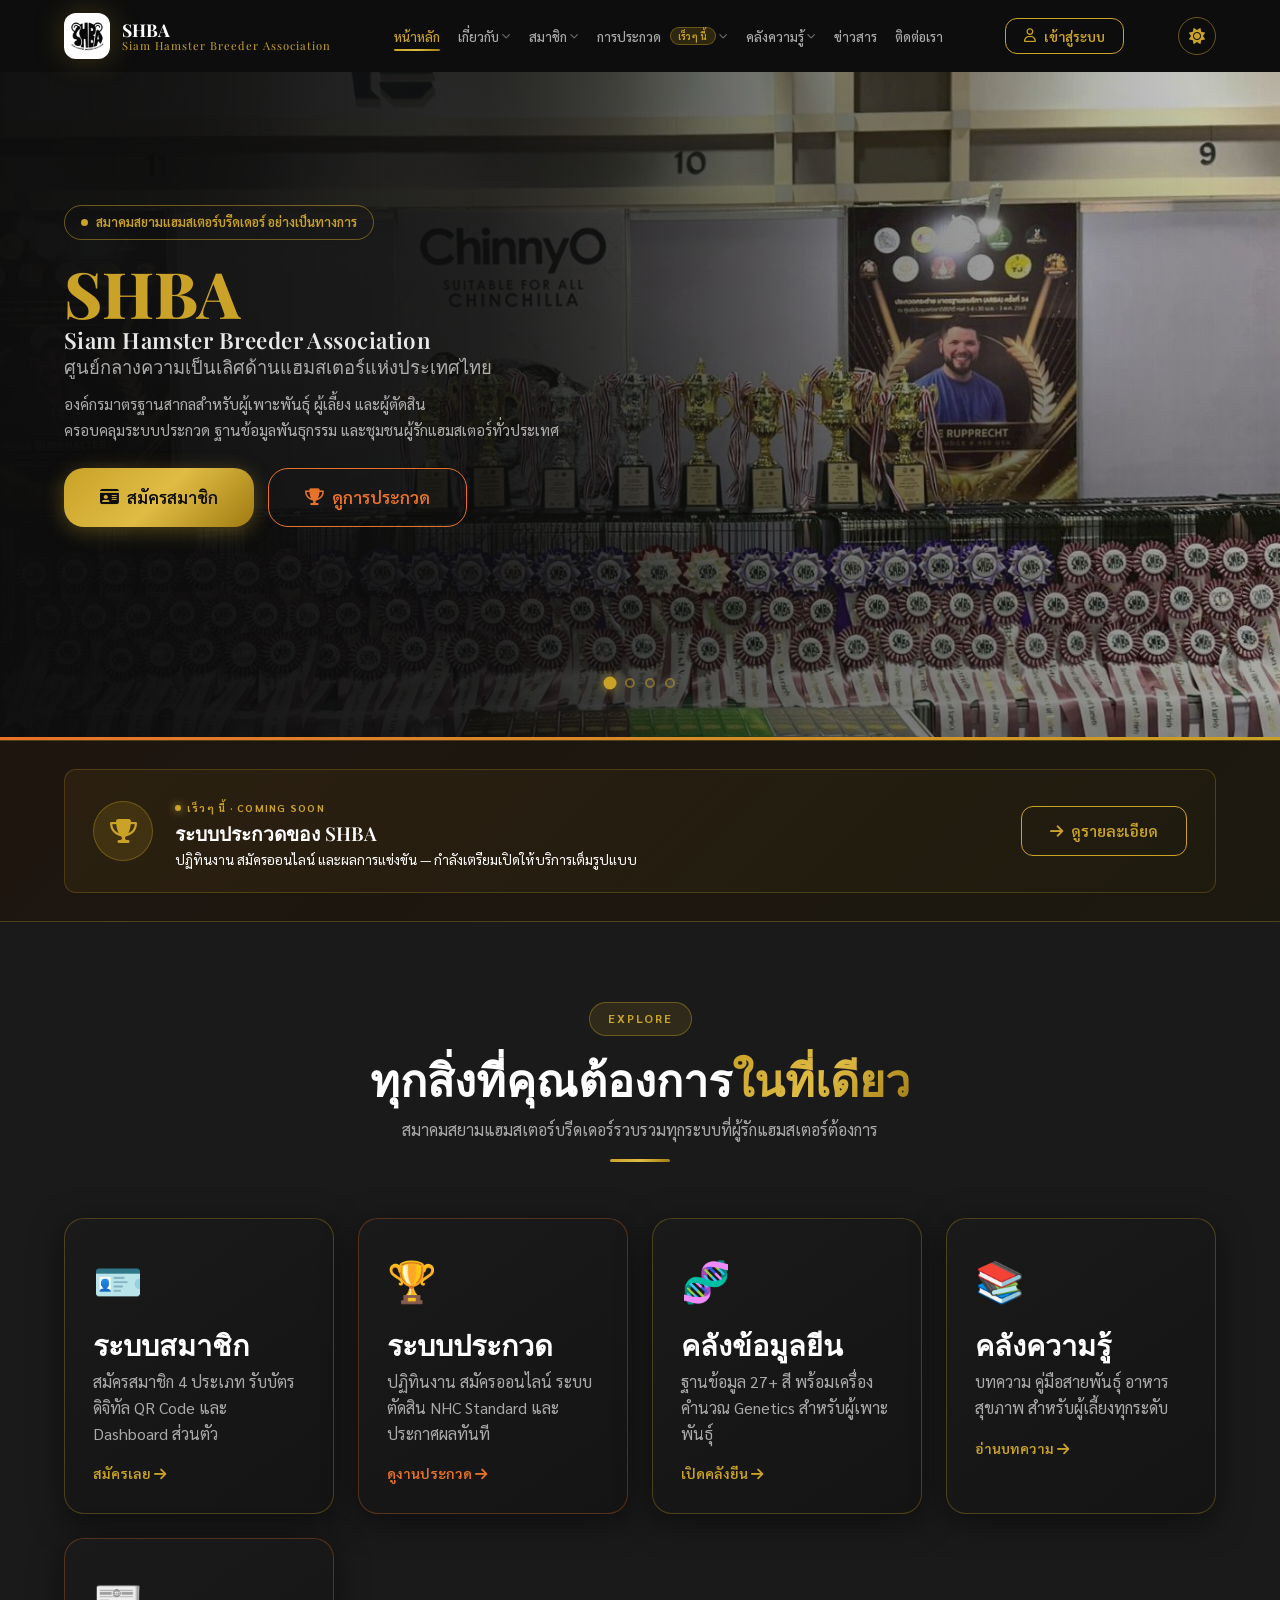
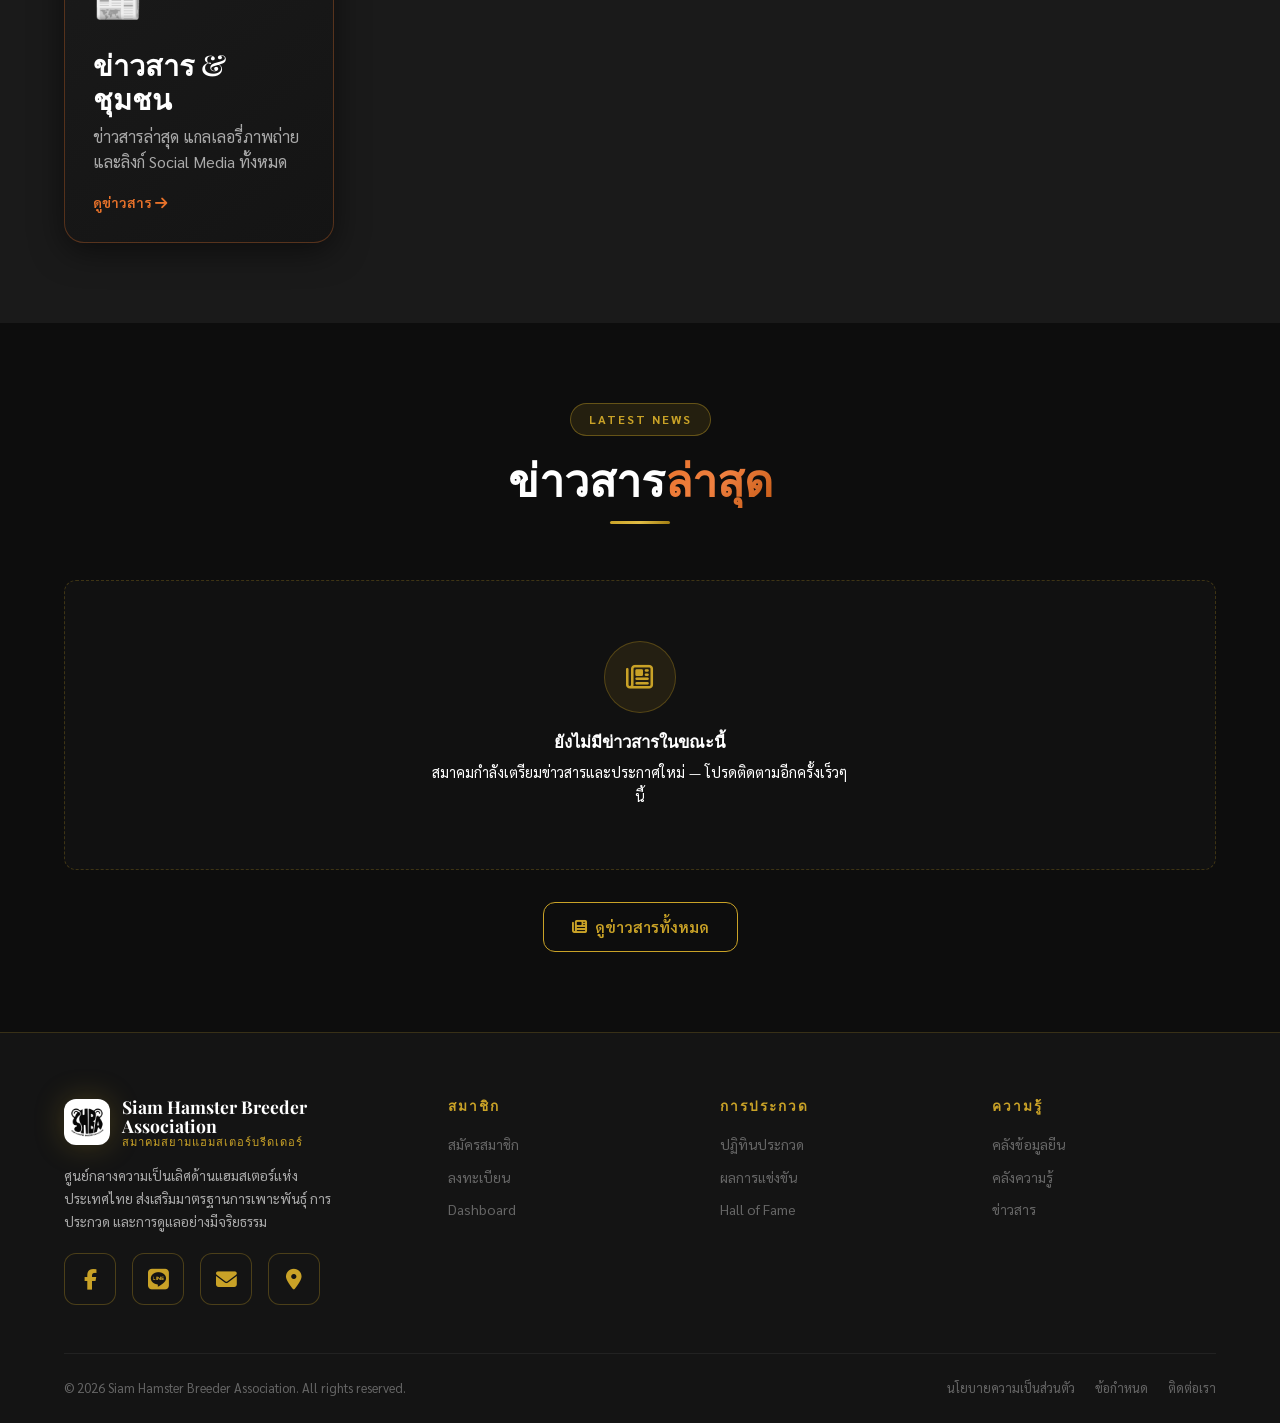
==== commit 2dac1f03: "update" ====
--- a/index.html
+++ b/index.html
@@ -25,7 +25,6 @@
           <a href="about.html#vision"    class="nav-dd-link"><i class="fa-solid fa-eye"></i> วิสัยทัศน์ &amp; พันธกิจ</a>
           <a href="about.html#committee" class="nav-dd-link"><i class="fa-solid fa-users"></i> คณะกรรมการ</a>
           <a href="about.html#ethics"    class="nav-dd-link"><i class="fa-solid fa-scale-balanced"></i> จรรยาบรรณผู้เพาะพันธุ์</a>
-          <a href="about.html#rules"     class="nav-dd-link"><i class="fa-solid fa-file-lines"></i> ข้อบังคับสมาคม</a>
         </div>
       </li>
 
@@ -38,26 +37,22 @@
       </li>
 
       <li class="nav-item has-dropdown">
-        <a href="competitions.html" class="nav-link" data-page="competitions">การประกวด <i class="fa-solid fa-chevron-down nav-chevron"></i></a>
+        <a href="competitions.html" class="nav-link" data-page="competitions">การประกวด <span class="nav-soon-badge">เร็วๆ นี้</span> <i class="fa-solid fa-chevron-down nav-chevron"></i></a>
         <div class="nav-dropdown">
-          <a href="competitions.html#calendar"  class="nav-dd-link"><i class="fa-solid fa-calendar-days"></i> ปฏิทินการประกวด</a>
-          <a href="competitions.html#register"  class="nav-dd-link"><i class="fa-solid fa-pen-to-square"></i> สมัครประกวดออนไลน์</a>
-          <a href="competitions.html#standards" class="nav-dd-link"><i class="fa-solid fa-star"></i> มาตรฐานการประกวด</a>
-          <a href="competitions.html#rules"     class="nav-dd-link"><i class="fa-solid fa-gavel"></i> กฎกติกาการประกวด</a>
-          <a href="competitions.html#results"   class="nav-dd-link"><i class="fa-solid fa-trophy"></i> ผลการประกวด</a>
-          <a href="competitions.html#gallery"   class="nav-dd-link"><i class="fa-solid fa-images"></i> แกลเลอรีภาพงานประกวด</a>
-          <a href="competitions.html#judges"    class="nav-dd-link"><i class="fa-solid fa-user-tie"></i> ข้อมูลกรรมการตัดสิน</a>
+          <a href="competitions.html#calendar"  class="nav-dd-link"><i class="fa-solid fa-calendar-days"></i> ปฏิทินการประกวด <span class="nav-soon-badge">เร็วๆ นี้</span></a>
+          <a href="competitions.html#register"  class="nav-dd-link"><i class="fa-solid fa-pen-to-square"></i> สมัครประกวดออนไลน์ <span class="nav-soon-badge">เร็วๆ นี้</span></a>
+          <a href="competitions.html#standards" class="nav-dd-link"><i class="fa-solid fa-star"></i> มาตรฐานการประกวด <span class="nav-soon-badge">เร็วๆ นี้</span></a>
+          <a href="competitions.html#results"   class="nav-dd-link"><i class="fa-solid fa-trophy"></i> ผลการประกวด <span class="nav-soon-badge">เร็วๆ นี้</span></a>
         </div>
       </li>
 
       <li class="nav-item has-dropdown">
         <a href="knowledge.html" class="nav-link" data-page="knowledge">คลังความรู้ <i class="fa-solid fa-chevron-down nav-chevron"></i></a>
         <div class="nav-dropdown">
-          <a href="genetics.html"          class="nav-dd-link"><i class="fa-solid fa-dna"></i> Genetics &amp; สีสัน</a>
-          <a href="genescalculator.html"     class="nav-dd-link"><i class="fa-solid fa-calculator"></i> เครื่องมือคำนวณยีน</a>
+          <a href="genetics.html"          class="nav-dd-link"><i class="fa-solid fa-dna"></i> Genetics &amp; สีสัน <span class="nav-soon-badge">เร็วๆ นี้</span></a>
+          <a href="genescalculator.html"     class="nav-dd-link"><i class="fa-solid fa-calculator"></i> เครื่องมือคำนวณยีน <span class="nav-soon-badge">เร็วๆ นี้</span></a>
           <a href="knowledge.html#care"    class="nav-dd-link"><i class="fa-solid fa-heart"></i> การดูแลทั่วไป</a>
-          <a href="knowledge.html#species" class="nav-dd-link"><i class="fa-solid fa-paw"></i> สายพันธุ์แฮมสเตอร์</a>
-          <a href="knowledge.html#articles"class="nav-dd-link"><i class="fa-solid fa-book-open"></i> บทความ &amp; วิจัย</a>
+          <a href="knowledge.html#articles"class="nav-dd-link"><i class="fa-solid fa-book-open"></i> บทความ &amp; วิจัย <span class="nav-soon-badge">เร็วๆ นี้</span></a>
         </div>
       </li>
 
@@ -84,7 +79,6 @@
         <a href="about.html#vision"    class="mobile-nav-sub-link"><i class="fa-solid fa-eye"></i> วิสัยทัศน์ &amp; พันธกิจ</a>
         <a href="about.html#committee" class="mobile-nav-sub-link"><i class="fa-solid fa-users"></i> คณะกรรมการ</a>
         <a href="about.html#ethics"    class="mobile-nav-sub-link"><i class="fa-solid fa-scale-balanced"></i> จรรยาบรรณผู้เพาะพันธุ์</a>
-        <a href="about.html#rules"     class="mobile-nav-sub-link"><i class="fa-solid fa-file-lines"></i> ข้อบังคับสมาคม</a>
       </div>
     </div>
 
@@ -98,23 +92,21 @@
     </div>
 
     <div class="mobile-nav-group">
-      <button class="mobile-nav-group-btn" onclick="toggleMobileGroup(this)">การประกวด <i class="fa-solid fa-chevron-down mnav-arrow"></i></button>
+      <button class="mobile-nav-group-btn" onclick="toggleMobileGroup(this)">การประกวด <span class="nav-soon-badge">เร็วๆ นี้</span> <i class="fa-solid fa-chevron-down mnav-arrow"></i></button>
       <div class="mobile-nav-sub">
-        <a href="competitions.html#calendar"  class="mobile-nav-sub-link"><i class="fa-solid fa-calendar-days"></i> ปฏิทินการประกวด</a>
-        <a href="competitions.html#results"   class="mobile-nav-sub-link"><i class="fa-solid fa-trophy"></i> ผลการประกวด</a>
-        <a href="competitions.html#standards" class="mobile-nav-sub-link"><i class="fa-solid fa-star"></i> มาตรฐานการประกวด</a>
-        <a href="competitions.html#judges"    class="mobile-nav-sub-link"><i class="fa-solid fa-user-tie"></i> กรรมการตัดสิน</a>
+        <a href="competitions.html#calendar"  class="mobile-nav-sub-link"><i class="fa-solid fa-calendar-days"></i> ปฏิทินการประกวด <span class="nav-soon-badge">เร็วๆ นี้</span></a>
+        <a href="competitions.html#results"   class="mobile-nav-sub-link"><i class="fa-solid fa-trophy"></i> ผลการประกวด <span class="nav-soon-badge">เร็วๆ นี้</span></a>
+        <a href="competitions.html#standards" class="mobile-nav-sub-link"><i class="fa-solid fa-star"></i> มาตรฐานการประกวด <span class="nav-soon-badge">เร็วๆ นี้</span></a>
       </div>
     </div>
 
     <div class="mobile-nav-group">
       <button class="mobile-nav-group-btn" onclick="toggleMobileGroup(this)">คลังความรู้ <i class="fa-solid fa-chevron-down mnav-arrow"></i></button>
       <div class="mobile-nav-sub">
-        <a href="genetics.html"           class="mobile-nav-sub-link"><i class="fa-solid fa-dna"></i> Genetics &amp; สีสัน</a>
-        <a href="genescalculator.html"    class="mobile-nav-sub-link"><i class="fa-solid fa-calculator"></i> เครื่องมือคำนวณยีน</a>
+        <a href="genetics.html"           class="mobile-nav-sub-link"><i class="fa-solid fa-dna"></i> Genetics &amp; สีสัน <span class="nav-soon-badge">เร็วๆ นี้</span></a>
+        <a href="genescalculator.html"    class="mobile-nav-sub-link"><i class="fa-solid fa-calculator"></i> เครื่องมือคำนวณยีน <span class="nav-soon-badge">เร็วๆ นี้</span></a>
         <a href="knowledge.html#care"     class="mobile-nav-sub-link"><i class="fa-solid fa-heart"></i> การดูแลทั่วไป</a>
-        <a href="knowledge.html#species"  class="mobile-nav-sub-link"><i class="fa-solid fa-paw"></i> สายพันธุ์แฮมสเตอร์</a>
-        <a href="knowledge.html#articles" class="mobile-nav-sub-link"><i class="fa-solid fa-book-open"></i> บทความ &amp; วิจัย</a>
+        <a href="knowledge.html#articles" class="mobile-nav-sub-link"><i class="fa-solid fa-book-open"></i> บทความ &amp; วิจัย <span class="nav-soon-badge">เร็วๆ นี้</span></a>
       </div>
     </div>
 
@@ -170,26 +162,19 @@
   <div class="slider-progress"><div class="slider-progress-bar" id="sliderProgress"></div></div>
 </section>
 
-<!-- COUNTDOWN -->
-<div id="countdown">
+<!-- COMPETITION COMING SOON BANNER -->
+<div id="countdown" class="cs-banner-wrap">
   <div class="container">
-    <div class="countdown-inner">
-      <div class="countdown-label">
-        <h3><i class="fa-solid fa-clock"></i> งานถัดไป</h3>
-        <p>เตรียมพร้อมสำหรับงานประกวดประจำฤดูร้อน</p>
-      </div>
-      <div class="countdown-timer">
-        <div class="countdown-unit"><span class="num" id="cd-days">00</span><span class="lbl">วัน</span></div>
-        <div class="countdown-unit"><span class="num" id="cd-hours">00</span><span class="lbl">ชั่วโมง</span></div>
-        <div class="countdown-unit"><span class="num" id="cd-mins">00</span><span class="lbl">นาที</span></div>
-        <div class="countdown-unit"><span class="num" id="cd-secs">00</span><span class="lbl">วินาที</span></div>
-      </div>
-      <div class="countdown-event">
-        <div class="event-name">🏆 SHBA Summer Championship 2026</div>
-        <div class="event-date"><i class="fa-regular fa-calendar"></i> 14–15 มิถุนายน 2026</div>
-        <div class="event-place"><i class="fa-solid fa-location-dot"></i> ศูนย์การประชุมแห่งชาติสิริกิติ์</div>
-      </div>
-      <a href="competitions.html" class="btn btn-orange"><i class="fa-solid fa-arrow-right"></i> สมัครเลย</a>
+    <div class="cs-banner">
+      <div class="cs-banner-icon"><i class="fa-solid fa-trophy"></i></div>
+      <div class="cs-banner-text">
+        <div class="cs-banner-tag"><span class="dot"></span> เร็วๆ นี้ · COMING SOON</div>
+        <h3>ระบบประกวดของ SHBA</h3>
+        <p>ปฏิทินงาน สมัครออนไลน์ และผลการแข่งขัน — กำลังเตรียมเปิดให้บริการเต็มรูปแบบ</p>
+      </div>
+      <a href="competitions.html" class="btn btn-outline-gold">
+        <i class="fa-solid fa-arrow-right"></i> ดูรายละเอียด
+      </a>
     </div>
   </div>
 </div>
@@ -253,21 +238,6 @@
   </div>
 </section>
 
-<!-- HOF PREVIEW -->
-<section class="section" style="background:var(--black-light)">
-  <div class="container">
-    <div class="section-header fade-in-up">
-      <div class="tag">HALL OF FAME</div>
-      <h2>แชมป์เปี้ยน<span class="text-gradient-gold">ประจำปี</span></h2>
-      <div class="divider"></div>
-    </div>
-    <div class="hof-winners fade-in-up" id="hof-grid"></div>
-    <div style="text-align:center;margin-top:32px">
-      <a href="competitions.html#hall-of-fame" class="btn btn-gold"><i class="fa-solid fa-crown"></i> Hall of Fame เต็ม</a>
-    </div>
-  </div>
-</section>
-
 <!-- FOOTER -->
 <footer id="footer">
   <div class="container">
@@ -276,10 +246,10 @@
         <div class="logo"><img src="Logo.jpg" class="nav-logo-icon" alt="SHBA Logo" style="width:46px;height:46px;object-fit:cover;border-radius:12px;"/><div class="nav-logo-text">Siam Hamster Breeder Association<span>สมาคมสยามแฮมสเตอร์บรีดเดอร์</span></div></div>
         <p>ศูนย์กลางความเป็นเลิศด้านแฮมสเตอร์แห่งประเทศไทย ส่งเสริมมาตรฐานการเพาะพันธุ์ การประกวด และการดูแลอย่างมีจริยธรรม</p>
         <div class="social-links" style="margin-top:20px;justify-content:flex-start">
-          <a href="#" class="social-link"><i class="fa-brands fa-facebook-f text-gold"></i></a>
-          <a href="#" class="social-link"><i class="fa-brands fa-instagram text-gold"></i></a>
-          <a href="#" class="social-link"><i class="fa-brands fa-line text-gold"></i></a>
-          <a href="#" class="social-link"><i class="fa-brands fa-tiktok text-gold"></i></a>
+          <a href="https://www.facebook.com/Siamhamsterbreederassociation/" target="_blank" rel="noopener" class="social-link" title="Facebook"><i class="fa-brands fa-facebook-f text-gold"></i></a>
+          <a href="https://line.me/R/ti/p/@736efajl" target="_blank" rel="noopener" class="social-link" title="Line Official"><i class="fa-brands fa-line text-gold"></i></a>
+          <a href="mailto:siamhba09@gmail.com" class="social-link" title="Email"><i class="fa-solid fa-envelope text-gold"></i></a>
+          <a href="https://maps.app.goo.gl/tKTY85WiZSA5vs158" target="_blank" rel="noopener" class="social-link" title="ที่ตั้งสมาคม"><i class="fa-solid fa-location-dot text-gold"></i></a>
         </div>
       </div>
       <div class="footer-col"><h4>สมาชิก</h4><div class="footer-links">
@@ -300,7 +270,7 @@
     </div>
     <div class="footer-bottom">
       <span>© 2026 Siam Hamster Breeder Association. All rights reserved.</span>
-      <div class="footer-bottom-links"><a href="#">นโยบายความเป็นส่วนตัว</a><a href="#">ข้อกำหนด</a><a href="#">ติดต่อเรา</a></div>
+      <div class="footer-bottom-links"><a href="#">นโยบายความเป็นส่วนตัว</a><a href="#">ข้อกำหนด</a><a href="contact.html">ติดต่อเรา</a></div>
     </div>
   </div>
 </footer>
@@ -371,7 +341,6 @@
     SHBA.initScrollAnimations();
     SHBA.initScrollTop();
     renderNews();
-    renderHOF();
     // Counter animation
     const obs = new IntersectionObserver(entries => {
       entries.forEach(e => {
@@ -450,4 +419,4 @@
     // ───────────────────────────────────────────────────────
   });
 </script>
-</body>+</body>                                                                                                                                                                                                                                                                                                                                                                                                                                                                                                                                                                                                                                                                                                                                                                                                                                                                                                                                                                                                                                                                                                                                                                                                                                                                                                        
--- a/styles.css
+++ b/styles.css
@@ -787,6 +787,135 @@
    COMPETITION SECTION
    ============================ */
 #competitions { background: var(--black-light); }
+
+/* ── Multi-step form progress ── */
+.cf-progress { display:flex; align-items:center; margin-bottom:28px; }
+.cf-prog-step { display:flex; align-items:center; gap:8px; opacity:.35; transition:opacity .3s; }
+.cf-prog-step.active, .cf-prog-step.done { opacity:1; }
+.cfp-num {
+  width:28px; height:28px; border-radius:50%;
+  background:rgba(255,255,255,.1);
+  display:flex; align-items:center; justify-content:center;
+  font-size:.78rem; font-weight:700; flex-shrink:0; transition:background .3s;
+}
+.cf-prog-step.active .cfp-num { background:var(--orange); color:#fff; }
+.cf-prog-step.done   .cfp-num { background:var(--gold);   color:#000; }
+.cfp-lbl { font-size:.76rem; color:var(--text-muted); white-space:nowrap; }
+.cf-prog-step.active .cfp-lbl { color:var(--white); }
+.cf-prog-line { flex:1; height:1px; background:rgba(255,255,255,.1); margin:0 10px; }
+
+/* ── Show selection cards ── */
+.show-cards-grid { display:grid; grid-template-columns:repeat(auto-fill,minmax(220px,1fr)); gap:12px; margin-bottom:16px; }
+.show-radio-card { cursor:pointer; display:block; }
+.show-radio-card input[type="radio"] { display:none; }
+.src-body {
+  display:flex; align-items:flex-start; gap:12px;
+  padding:14px 16px;
+  border:1.5px solid rgba(255,255,255,.07);
+  border-radius:var(--radius);
+  background:rgba(255,255,255,.02);
+  transition:var(--transition);
+}
+.show-radio-card:has(input:checked) .src-body { border-color:var(--orange); background:rgba(232,114,42,.08); }
+.show-radio-card:hover .src-body { border-color:rgba(232,114,42,.35); }
+.src-icon { font-size:1.4rem; flex-shrink:0; margin-top:2px; }
+.src-title { font-weight:600; font-size:.87rem; margin-bottom:2px; }
+.src-sub   { font-size:.74rem; color:var(--text-muted); margin-bottom:3px; }
+.src-fee   { font-size:.78rem; color:var(--orange); }
+.src-fee span { color:var(--text-muted); }
+.bundle-promo-box {
+  display:flex; align-items:center; gap:10px;
+  padding:12px 16px; margin-bottom:4px;
+  background:rgba(201,162,39,.06);
+  border:1px solid rgba(201,162,39,.18);
+  border-radius:var(--radius); font-size:.84rem;
+}
+
+/* ── Class selection tables ── */
+.class-section { border-top:1px solid rgba(255,255,255,.07); padding-top:4px; }
+.class-group-block { margin-bottom:16px; }
+.class-grp-title {
+  font-weight:700; font-size:.83rem; color:var(--orange);
+  padding:7px 12px;
+  background:rgba(232,114,42,.07);
+  border-left:3px solid var(--orange);
+  border-radius:4px 4px 0 0;
+}
+.class-grp-title span { font-weight:400; color:var(--text-muted); font-size:.78rem; margin-left:4px; }
+.class-table { width:100%; border-collapse:collapse; font-size:.82rem; border:1px solid rgba(255,255,255,.06); border-top:none; }
+.class-table th { padding:6px 12px; background:rgba(255,255,255,.04); color:var(--gold); font-weight:600; text-align:left; border-bottom:1px solid rgba(255,255,255,.06); }
+.class-table td { padding:6px 12px; border-bottom:1px solid rgba(255,255,255,.04); vertical-align:middle; }
+.class-table td:nth-child(2), .class-table td:nth-child(3) { text-align:center; width:64px; }
+.class-table tr:hover td { background:rgba(255,255,255,.02); }
+.cf-cls { width:16px; height:16px; cursor:pointer; accent-color:var(--orange); }
+
+/* ── Summary + payment ── */
+.cf-summary-box { background:rgba(201,162,39,.05); border:1px solid rgba(201,162,39,.15); border-radius:var(--radius); padding:16px; margin-bottom:20px; }
+.cf-sum-row { display:flex; justify-content:space-between; align-items:flex-start; padding:6px 0; border-bottom:1px solid rgba(255,255,255,.04); font-size:.85rem; gap:12px; }
+.cf-sum-row:last-child { border-bottom:none; }
+.cf-sum-row span { color:var(--text-muted); flex-shrink:0; min-width:90px; }
+.cf-sum-row strong { text-align:right; }
+.payment-info-box { background:rgba(255,255,255,.03); border:1px solid rgba(255,255,255,.07); border-radius:var(--radius); padding:16px; margin-bottom:4px; }
+
+/* Light mode */
+[data-theme="light"] .src-body { background:#fff; border-color:rgba(100,70,20,.1); }
+[data-theme="light"] .show-radio-card:has(input:checked) .src-body { border-color:var(--orange); background:rgba(232,114,42,.06); }
+[data-theme="light"] .class-table { border-color:rgba(100,70,20,.08); }
+[data-theme="light"] .class-table th { background:rgba(100,70,20,.04); border-bottom-color:rgba(100,70,20,.08); }
+[data-theme="light"] .class-table td { border-bottom-color:rgba(100,70,20,.06); }
+[data-theme="light"] .class-grp-title { background:rgba(232,114,42,.05); }
+[data-theme="light"] .cf-summary-box { background:rgba(201,162,39,.04); }
+[data-theme="light"] .payment-info-box { background:#f9f7f2; border-color:rgba(100,70,20,.1); }
+
+/* ── Show Checkbox Cards (replaces radio cards for multi-select) ── */
+.show-check-card { cursor:pointer; display:block; position:relative; }
+.show-check-card input[type="checkbox"] { position:absolute; opacity:0; width:0; height:0; }
+.show-check-card .src-body { border:2px solid rgba(255,255,255,.08); border-radius:12px; padding:14px; display:flex; gap:12px; align-items:flex-start; background:var(--black-light); transition:border-color .2s, background .2s; }
+.show-check-card:has(input:checked) .src-body { border-color:var(--orange); background:rgba(232,114,42,.08); }
+.show-check-card:has(input:checked) .src-body::after { content:'✓'; position:absolute; top:8px; right:10px; width:20px; height:20px; border-radius:50%; background:var(--orange); color:#fff; font-size:.75rem; font-weight:700; display:flex; align-items:center; justify-content:center; }
+.show-check-card:hover .src-body { border-color:rgba(232,114,42,.4); }
+
+/* ── Stepper ── */
+.stepper { display:flex; align-items:center; gap:3px; justify-content:center; }
+.stepper button { width:26px; height:26px; border-radius:6px; border:1px solid rgba(255,255,255,.12); background:var(--black); color:var(--white); font-size:1rem; line-height:1; cursor:pointer; display:flex; align-items:center; justify-content:center; transition:background .15s, border-color .15s; padding:0; }
+.stepper button:hover { background:var(--orange); border-color:var(--orange); }
+.stepper input[type="number"] { width:40px; height:26px; text-align:center; border-radius:6px; border:1px solid rgba(255,255,255,.12); background:var(--black-light); color:var(--white); font-size:.82rem; padding:0; }
+.stepper input[type="number"]::-webkit-outer-spin-button,
+.stepper input[type="number"]::-webkit-inner-spin-button { -webkit-appearance:none; margin:0; }
+.stepper input[type="number"]:focus { outline:none; border-color:var(--orange); }
+.class-table td:nth-child(2), .class-table td:nth-child(3) { text-align:center; width:80px; }
+
+/* ── Show Class Accordion ── */
+.show-class-accordion { margin-top:16px; border:1px solid rgba(255,255,255,.1); border-radius:12px; overflow:hidden; }
+.sca-header { display:flex; align-items:center; justify-content:space-between; flex-wrap:wrap; gap:10px; padding:12px 16px; background:rgba(255,255,255,.03); border-bottom:1px solid rgba(255,255,255,.08); font-size:.86rem; font-weight:600; }
+.sca-date { font-size:.72rem; color:var(--text-muted); font-weight:400; margin-left:6px; }
+.sca-classes { padding:12px 16px; }
+.fee-mode-toggle { display:flex; gap:6px; flex-wrap:wrap; }
+.fmt-btn { padding:4px 12px; border-radius:20px; border:1px solid rgba(255,255,255,.12); background:var(--black); color:var(--gray-400); font-size:.76rem; cursor:pointer; transition:all .2s; white-space:nowrap; }
+.fmt-btn.active { background:var(--orange); border-color:var(--orange); color:#fff; font-weight:600; }
+.fmt-btn:hover:not(.active) { border-color:var(--orange); color:var(--orange); }
+
+/* ── Fee Suggest Banner ── */
+.fee-suggest-box { margin:0 16px 8px; padding:8px 12px; border-radius:8px; background:rgba(201,162,39,.1); border:1px solid rgba(201,162,39,.25); color:var(--gold); font-size:.78rem; display:flex; align-items:center; gap:8px; }
+
+/* ── Sticky Fee Footer ── */
+.cf-fee-footer { position:sticky; bottom:0; background:var(--black-light); border-top:2px solid var(--orange); padding:10px 16px; margin:0 -24px -24px; display:flex; align-items:center; justify-content:space-between; flex-wrap:wrap; gap:6px; z-index:10; border-radius:0 0 16px 16px; box-shadow:0 -4px 20px rgba(0,0,0,.4); }
+.cff-lines { display:flex; flex-wrap:wrap; gap:4px 16px; flex:1; }
+.cff-line { display:flex; align-items:baseline; gap:5px; font-size:.8rem; }
+.cff-sub { color:var(--text-muted); font-size:.72rem; }
+.cff-total { font-size:.95rem; font-weight:700; color:var(--orange); white-space:nowrap; }
+.cff-bundle-badge { display:inline-block; background:var(--gold); color:var(--black); padding:1px 7px; border-radius:10px; font-size:.7rem; font-weight:700; margin-right:5px; vertical-align:middle; }
+
+/* ── Light mode overrides for new components ── */
+[data-theme="light"] .show-check-card .src-body { background:#fff; border-color:rgba(100,70,20,.12); }
+[data-theme="light"] .show-check-card:has(input:checked) .src-body { border-color:var(--orange); background:rgba(232,114,42,.06); }
+[data-theme="light"] .stepper button { background:#f0f0f0; border-color:#ccc; color:#111; }
+[data-theme="light"] .stepper input[type="number"] { background:#fff; border-color:#ccc; color:#111; }
+[data-theme="light"] .show-class-accordion { border-color:rgba(100,70,20,.1); }
+[data-theme="light"] .sca-header { background:rgba(100,70,20,.03); border-bottom-color:rgba(100,70,20,.08); }
+[data-theme="light"] .fmt-btn { background:#f0f0f0; border-color:#ccc; color:#444; }
+[data-theme="light"] .cf-fee-footer { background:#f5f3ee; box-shadow:0 -4px 16px rgba(0,0,0,.08); }
+
 .events-grid {
   display: grid;
   grid-template-columns: repeat(auto-fill, minmax(320px, 1fr));
@@ -899,7 +1028,17 @@
   position: relative;
   display: flex; align-items: center; justify-content: center;
   font-size: 2rem;
-}
+  overflow: hidden;
+}
+.color-swatch.has-img { padding: 0; }
+.color-swatch img {
+  width: 100%;
+  height: 100%;
+  object-fit: cover;
+  display: block;
+  transition: transform .4s ease;
+}
+.color-card:hover .color-swatch img { transform: scale(1.06); }
 .color-card-body { padding: 12px; }
 .color-card-body h4 { font-size: 0.9rem; margin-bottom: 4px; }
 .color-card-body .genotype { font-size: 0.75rem; color: var(--gold); font-family: monospace; margin-bottom: 4px; }
@@ -2400,3 +2539,743 @@
   .slider-hero-title .line1 { font-size: 2rem; }
   .slider-hero-sub { display: none; }
 }
+
+/* ============================================================
+   COMING SOON — Section style for paused features
+   ============================================================ */
+.coming-soon {
+  padding: 100px 0 120px;
+  background: var(--black);
+  position: relative;
+  overflow: hidden;
+}
+.coming-soon::before,
+.coming-soon::after {
+  content: '';
+  position: absolute;
+  width: 480px; height: 480px;
+  border-radius: 50%;
+  filter: blur(120px);
+  opacity: .25;
+  pointer-events: none;
+  z-index: 0;
+}
+.coming-soon::before { background: var(--gold); top: -180px; left: -120px; }
+.coming-soon::after  { background: #C26B1A; bottom: -200px; right: -120px; opacity:.18; }
+.coming-soon .cs-inner {
+  position: relative; z-index: 1;
+  max-width: 720px; margin: 0 auto;
+  text-align: center; padding: 0 20px;
+}
+.coming-soon .cs-icon {
+  width: 110px; height: 110px;
+  margin: 0 auto 28px;
+  border-radius: 50%;
+  display: flex; align-items: center; justify-content: center;
+  background: linear-gradient(135deg, rgba(200,160,32,0.18), rgba(200,160,32,0.04));
+  border: 1px solid rgba(200,160,32,0.35);
+  font-size: 2.6rem; color: var(--gold);
+  box-shadow: 0 0 60px rgba(200,160,32,0.25), inset 0 0 30px rgba(200,160,32,0.08);
+  animation: csPulse 3s ease-in-out infinite;
+}
+@keyframes csPulse {
+  0%, 100% { transform: scale(1);    box-shadow: 0 0 60px rgba(200,160,32,0.25), inset 0 0 30px rgba(200,160,32,0.08); }
+  50%      { transform: scale(1.04); box-shadow: 0 0 80px rgba(200,160,32,0.45), inset 0 0 36px rgba(200,160,32,0.18); }
+}
+.coming-soon .cs-tag {
+  display: inline-flex; align-items: center; gap: 6px;
+  font-size: .72rem; letter-spacing: .12em; font-weight: 700;
+  padding: 6px 14px; border-radius: 999px;
+  background: rgba(200,160,32,0.12);
+  color: var(--gold);
+  border: 1px solid rgba(200,160,32,0.3);
+  margin-bottom: 18px;
+  text-transform: uppercase;
+}
+.coming-soon .cs-tag .dot {
+  width: 7px; height: 7px; border-radius: 50%; background: var(--gold);
+  box-shadow: 0 0 8px var(--gold);
+  animation: csDot 1.4s ease-in-out infinite;
+}
+@keyframes csDot { 0%,100% { opacity:.4; } 50% { opacity:1; } }
+.coming-soon h1.cs-title {
+  font-size: clamp(2.2rem, 5vw, 3.2rem);
+  line-height: 1.15;
+  margin-bottom: 14px;
+}
+.coming-soon .cs-subtitle {
+  font-size: 1rem; line-height: 1.7;
+  color: var(--text-muted);
+  max-width: 540px; margin: 0 auto 36px;
+}
+.coming-soon .cs-list {
+  display: grid; grid-template-columns: 1fr; gap: 10px;
+  max-width: 480px; margin: 0 auto 36px;
+  text-align: left;
+}
+.coming-soon .cs-list-item {
+  display: flex; align-items: center; gap: 12px;
+  padding: 12px 16px;
+  background: rgba(255,255,255,0.025);
+  border: 1px solid rgba(255,255,255,0.06);
+  border-radius: var(--radius-md);
+  font-size: .9rem;
+  transition: var(--transition);
+}
+.coming-soon .cs-list-item:hover {
+  background: rgba(200,160,32,0.06);
+  border-color: rgba(200,160,32,0.25);
+  transform: translateX(2px);
+}
+.coming-soon .cs-list-item i {
+  color: var(--gold); font-size: 1rem; width: 22px; text-align: center;
+}
+.coming-soon .cs-back {
+  display: inline-flex; align-items: center; gap: 8px;
+}
+
+/* Navbar "Coming Soon" badge */
+.nav-soon-badge {
+  display: inline-block;
+  font-size: .58rem; font-weight: 700; letter-spacing: .04em;
+  padding: 2px 7px; border-radius: 999px;
+  background: rgba(200,160,32,0.18);
+  color: var(--gold);
+  border: 1px solid rgba(200,160,32,0.4);
+  margin-left: 6px; vertical-align: middle;
+  text-transform: uppercase;
+  line-height: 1.4;
+}
+.nav-dd-link .nav-soon-badge,
+.mobile-nav-sub-link .nav-soon-badge,
+.mobile-nav-group-btn .nav-soon-badge { font-size: .55rem; padding: 1px 6px; }
+
+[data-theme="light"] .coming-soon { background: var(--bg-cream); }
+[data-theme="light"] .coming-soon .cs-list-item { background: #FFFFFF; border-color: rgba(100,70,20,0.08); }
+[data-theme="light"] .coming-soon .cs-subtitle  { color: var(--gray-300); }
+
+/* ---------- Compact Coming Soon banner (homepage) ---------- */
+.cs-banner-wrap {
+  padding: 32px 0;
+  background: var(--black-light);
+}
+.cs-banner {
+  display: flex;
+  align-items: center;
+  gap: 22px;
+  padding: 22px 28px;
+  background: linear-gradient(135deg, rgba(200,160,32,0.08), rgba(200,160,32,0.02));
+  border: 1px solid rgba(200,160,32,0.25);
+  border-radius: var(--radius-md);
+  flex-wrap: wrap;
+}
+.cs-banner-icon {
+  width: 60px; height: 60px;
+  flex-shrink: 0;
+  border-radius: 50%;
+  display: flex; align-items: center; justify-content: center;
+  background: rgba(200,160,32,0.15);
+  border: 1px solid rgba(200,160,32,0.35);
+  color: var(--gold);
+  font-size: 1.5rem;
+  animation: csPulse 3s ease-in-out infinite;
+}
+.cs-banner-text { flex: 1; min-width: 220px; }
+.cs-banner-text h3 { margin: 4px 0 4px; font-size: 1.2rem; }
+.cs-banner-text p  { font-size: .85rem; color: var(--text-muted); margin: 0; }
+.cs-banner-tag {
+  display: inline-flex; align-items: center; gap: 6px;
+  font-size: .65rem; letter-spacing: .12em; font-weight: 700;
+  color: var(--gold); text-transform: uppercase;
+}
+.cs-banner-tag .dot {
+  width: 6px; height: 6px; border-radius: 50%; background: var(--gold);
+  box-shadow: 0 0 8px var(--gold);
+  animation: csDot 1.4s ease-in-out infinite;
+}
+@media (max-width: 640px) {
+  .cs-banner { flex-direction: column; text-align: center; padding: 20px; }
+  .cs-banner-text { min-width: 0; }
+}
+[data-theme="light"] .cs-banner-wrap { background: #F4ECD8; }
+[data-theme="light"] .cs-banner       { background: #FFFFFF; }
+[data-theme="light"] .cs-banner-text p { color: var(--gray-300); }
+
+/* ---------- Core Values (about.html) ---------- */
+.cv-card {
+  background: var(--black-card);
+  border: 1px solid rgba(255,255,255,0.07);
+  border-radius: var(--radius-md);
+  padding: 22px 20px;
+  text-align: center;
+  transition: var(--transition);
+  position: relative;
+  overflow: hidden;
+}
+.cv-card:hover {
+  transform: translateY(-3px);
+  border-color: rgba(200,160,32,0.4);
+  box-shadow: var(--shadow-gold);
+}
+.cv-card .cv-icon {
+  width: 48px; height: 48px;
+  border-radius: 50%;
+  background: rgba(200,160,32,0.12);
+  border: 1px solid rgba(200,160,32,0.3);
+  color: var(--gold);
+  display: inline-flex; align-items: center; justify-content: center;
+  font-size: 1.15rem;
+  margin-bottom: 12px;
+}
+.cv-card .cv-title {
+  font-size: .95rem;
+  font-weight: 700;
+  color: var(--white);
+  margin-bottom: 2px;
+  line-height: 1.4;
+}
+.cv-card .cv-sub {
+  font-size: .68rem;
+  letter-spacing: .1em;
+  color: var(--gold);
+  font-weight: 600;
+  margin-bottom: 10px;
+  text-transform: uppercase;
+}
+.cv-card .cv-desc {
+  font-size: .8rem;
+  color: var(--text-muted);
+  line-height: 1.6;
+  margin: 0;
+}
+[data-theme="light"] .cv-card { background: #FFFFFF; border-color: rgba(100,70,20,0.08); }
+[data-theme="light"] .cv-card .cv-title { color: var(--white); }
+[data-theme="light"] .cv-card .cv-desc  { color: var(--gray-300); }
+
+/* ---------- Breeder's Code of Ethics cards ---------- */
+.ethic-card {
+  display: flex;
+  gap: 18px;
+  align-items: flex-start;
+  padding: 22px 24px;
+  background: var(--black-card);
+  border: 1px solid rgba(255,255,255,0.06);
+  border-left: 3px solid var(--gold);
+  border-radius: var(--radius-md);
+  transition: var(--transition);
+}
+.ethic-card:hover {
+  background: rgba(200,160,32,0.04);
+  border-left-color: var(--gold);
+  border-color: rgba(200,160,32,0.25);
+  transform: translateX(2px);
+}
+.ethic-card .ethic-num {
+  width: 42px; height: 42px; flex-shrink: 0;
+  border-radius: 50%;
+  background: var(--gradient-gold);
+  color: #000;
+  display: flex; align-items: center; justify-content: center;
+  font-weight: 900;
+  font-family: 'Playfair Display', serif;
+  font-size: 1.1rem;
+}
+.ethic-card .ethic-body { flex: 1; min-width: 0; }
+.ethic-card h4 {
+  color: var(--gold);
+  margin: 0 0 6px;
+  font-size: 1rem;
+  line-height: 1.4;
+}
+.ethic-card .ethic-eng {
+  display: inline-block;
+  margin-left: 8px;
+  font-size: .7rem;
+  letter-spacing: .1em;
+  color: var(--text-muted);
+  font-style: italic;
+  font-weight: 500;
+  text-transform: uppercase;
+  vertical-align: middle;
+}
+.ethic-card p {
+  color: var(--text-muted);
+  font-size: .88rem;
+  line-height: 1.75;
+  margin: 0;
+}
+[data-theme="light"] .ethic-card { background: #FFFFFF; border-color: rgba(100,70,20,0.08); }
+[data-theme="light"] .ethic-card p { color: var(--gray-300); }
+[data-theme="light"] .ethic-card .ethic-eng { color: var(--gray-400); }
+
+/* ---------- News empty state ---------- */
+.news-empty {
+  grid-column: 1 / -1;
+  text-align: center;
+  padding: 60px 24px;
+  background: rgba(255,255,255,0.02);
+  border: 1px dashed rgba(200,160,32,0.25);
+  border-radius: var(--radius-md);
+}
+.news-empty-icon {
+  width: 72px; height: 72px;
+  margin: 0 auto 18px;
+  border-radius: 50%;
+  background: rgba(200,160,32,0.1);
+  border: 1px solid rgba(200,160,32,0.3);
+  color: var(--gold);
+  display: flex; align-items: center; justify-content: center;
+  font-size: 1.7rem;
+}
+.news-empty h3 { color: var(--white); margin-bottom: 8px; font-size: 1.05rem; }
+.news-empty p  { color: var(--text-muted); font-size: .9rem; max-width: 420px; margin: 0 auto; line-height: 1.7; }
+[data-theme="light"] .news-empty   { background: #FFFFFF; border-color: rgba(100,70,20,0.15); }
+[data-theme="light"] .news-empty h3 { color: var(--white); }
+[data-theme="light"] .news-empty p  { color: var(--gray-300); }
+
+/* ---------- Care Checklist cards (knowledge.html) ---------- */
+.checklist-card { padding: 28px; }
+.checklist-card .checklist-header {
+  display: flex; align-items: center; gap: 14px;
+  margin-bottom: 18px; padding-bottom: 16px;
+  border-bottom: 1px solid rgba(255,255,255,0.06);
+}
+.checklist-card .checklist-icon {
+  width: 48px; height: 48px;
+  border-radius: 12px;
+  display: flex; align-items: center; justify-content: center;
+  font-size: 1.6rem;
+  flex-shrink: 0;
+}
+.checklist-card h3 { font-size: 1.05rem; margin: 0; line-height: 1.3; }
+.checklist-card ul.checklist {
+  list-style: none;
+  padding: 0; margin: 0;
+  display: flex; flex-direction: column; gap: 14px;
+}
+.checklist-card ul.checklist li {
+  display: flex; gap: 12px;
+  align-items: flex-start;
+  padding: 12px 14px;
+  background: rgba(255,255,255,0.025);
+  border: 1px solid rgba(255,255,255,0.05);
+  border-radius: var(--radius-md);
+  transition: var(--transition);
+}
+.checklist-card ul.checklist li:hover {
+  background: rgba(200,160,32,0.05);
+  border-color: rgba(200,160,32,0.2);
+}
+.checklist-card ul.checklist li > i {
+  color: var(--gold);
+  font-size: 1.05rem;
+  flex-shrink: 0;
+  margin-top: 2px;
+}
+.checklist-card .ci-title {
+  font-weight: 600;
+  color: var(--white);
+  font-size: .92rem;
+  margin-bottom: 3px;
+  line-height: 1.4;
+}
+.checklist-card .ci-desc {
+  color: var(--text-muted);
+  font-size: .82rem;
+  line-height: 1.65;
+}
+[data-theme="light"] .checklist-card ul.checklist li {
+  background: rgba(0,0,0,0.02);
+  border-color: rgba(100,70,20,0.08);
+}
+[data-theme="light"] .checklist-card .ci-title { color: var(--white); }
+[data-theme="light"] .checklist-card .ci-desc  { color: var(--gray-300); }
+[data-theme="light"] .checklist-card .checklist-header { border-bottom-color: rgba(100,70,20,0.1); }
+[data-theme="light"] .checklist-card h3 { color: var(--white); }
+[data-theme="light"] .checklist-card ul.checklist li {
+  background: rgba(0,0,0,0.025);
+  border-color: rgba(100,70,20,0.12);
+}
+
+/* ---------- Nutrition cards (knowledge.html · food) ---------- */
+.nutrition-card { padding: 28px; }
+.nutrition-card .nut-header {
+  display: flex; align-items: center; gap: 14px;
+  margin-bottom: 16px; padding-bottom: 16px;
+  border-bottom: 1px solid rgba(255,255,255,0.06);
+}
+.nutrition-card .nut-emoji {
+  width: 52px; height: 52px;
+  border-radius: 14px;
+  display: flex; align-items: center; justify-content: center;
+  font-size: 1.7rem;
+  flex-shrink: 0;
+}
+.nutrition-card h3 { font-size: 1.05rem; margin: 0; line-height: 1.3; }
+.nutrition-card .nut-sub {
+  font-size: .75rem;
+  color: var(--text-muted);
+  letter-spacing: .04em;
+  font-style: italic;
+  margin-top: 2px;
+}
+.nutrition-card .nut-desc {
+  color: var(--text-muted);
+  line-height: 1.75;
+  font-size: .9rem;
+  margin: 0 0 22px;
+}
+.nutrition-card .nut-warning {
+  display: flex; gap: 12px; align-items: flex-start;
+  padding: 12px 14px;
+  background: rgba(232,66,66,0.08);
+  border: 1px solid rgba(232,66,66,0.25);
+  border-radius: var(--radius-md);
+  margin-bottom: 22px;
+}
+.nutrition-card .nut-warning > i {
+  color: #E84242; font-size: 1.1rem; flex-shrink: 0; margin-top: 2px;
+}
+.nutrition-card .nut-warning > div {
+  color: var(--text-muted); font-size: .85rem; line-height: 1.7;
+}
+.nutrition-card .nut-warning strong { color: #E84242; }
+.nutrition-card .nut-bars {
+  display: flex; flex-direction: column; gap: 14px;
+  margin-bottom: 22px;
+}
+.nutrition-card .nut-row {
+  display: grid;
+  grid-template-columns: 110px 1fr 80px;
+  gap: 12px;
+  align-items: center;
+}
+.nutrition-card .nut-label {
+  font-size: .88rem; font-weight: 600;
+  color: var(--white);
+}
+.nutrition-card .nut-label span {
+  display: block;
+  font-size: .68rem; font-weight: 400;
+  color: var(--text-muted);
+  letter-spacing: .05em;
+  text-transform: uppercase;
+  font-style: italic;
+}
+.nutrition-card .nut-bar {
+  height: 8px;
+  background: rgba(255,255,255,0.05);
+  border-radius: 999px;
+  overflow: hidden;
+}
+.nutrition-card .nut-fill {
+  height: 100%;
+  border-radius: 999px;
+  transition: width .6s ease;
+}
+.nutrition-card .nut-val {
+  font-family: 'Playfair Display', serif;
+  font-weight: 700;
+  color: var(--gold);
+  text-align: right;
+  font-size: .95rem;
+}
+.nutrition-card .nut-daily {
+  display: flex; align-items: center; gap: 14px;
+  padding: 14px 16px;
+  background: rgba(200,160,32,0.08);
+  border: 1px solid rgba(200,160,32,0.25);
+  border-radius: var(--radius-md);
+}
+.nutrition-card .nut-daily > i {
+  color: var(--gold);
+  font-size: 1.25rem;
+  flex-shrink: 0;
+}
+.nutrition-card .nut-daily-label {
+  font-size: .72rem;
+  color: var(--text-muted);
+  letter-spacing: .04em;
+  text-transform: uppercase;
+  font-weight: 600;
+  margin-bottom: 2px;
+}
+.nutrition-card .nut-daily-val {
+  font-size: 1rem;
+  font-weight: 700;
+  color: var(--white);
+}
+.nutrition-card .nut-daily-val span {
+  font-weight: 400;
+  color: var(--text-muted);
+  font-size: .82rem;
+  margin-left: 4px;
+}
+@media (max-width: 480px) {
+  .nutrition-card .nut-row {
+    grid-template-columns: 90px 1fr 70px;
+    gap: 8px;
+  }
+}
+[data-theme="light"] .nutrition-card h3,
+[data-theme="light"] .nutrition-card .nut-label,
+[data-theme="light"] .nutrition-card .nut-daily-val { color: var(--white); }
+[data-theme="light"] .nutrition-card .nut-desc,
+[data-theme="light"] .nutrition-card .nut-warning > div { color: var(--gray-300); }
+[data-theme="light"] .nutrition-card .nut-header { border-bottom-color: rgba(100,70,20,0.1); }
+[data-theme="light"] .nutrition-card .nut-bar    { background: rgba(0,0,0,0.06); }
+
+/* ---------- Article Modal (knowledge.html) ---------- */
+.article-modal-overlay {
+  align-items: flex-start;
+  padding: 60px 16px 32px;
+  overflow-y: auto;
+}
+.article-modal {
+  background: var(--black-card);
+  border: 1px solid rgba(255,255,255,0.08);
+  border-radius: var(--radius-lg);
+  width: 100%;
+  max-width: 760px;
+  margin: 0 auto;
+  position: relative;
+  overflow: hidden;
+  animation: amSlide .35s ease;
+}
+@keyframes amSlide {
+  from { opacity: 0; transform: translateY(20px); }
+  to   { opacity: 1; transform: translateY(0); }
+}
+.article-modal .modal-close {
+  position: absolute;
+  top: 16px; right: 16px;
+  z-index: 2;
+}
+.article-modal .am-hero {
+  background: linear-gradient(135deg, rgba(200,160,32,0.15) 0%, rgba(200,160,32,0.04) 60%, transparent 100%);
+  padding: 44px 36px 32px;
+  border-bottom: 1px solid rgba(255,255,255,0.06);
+  text-align: center;
+  position: relative;
+  overflow: hidden;
+}
+.article-modal .am-hero::before {
+  content: '';
+  position: absolute;
+  width: 220px; height: 220px; border-radius: 50%;
+  background: var(--gold);
+  filter: blur(80px);
+  opacity: .14;
+  top: -80px; right: -40px;
+  pointer-events: none;
+}
+.article-modal .am-emoji {
+  font-size: 3.4rem;
+  margin-bottom: 14px;
+  position: relative; z-index: 1;
+}
+.article-modal .am-cat {
+  margin-bottom: 14px;
+  display: inline-block;
+}
+.article-modal .am-title {
+  font-size: 1.55rem;
+  line-height: 1.3;
+  margin: 0 0 14px;
+  position: relative; z-index: 1;
+}
+.article-modal .am-meta {
+  display: flex;
+  justify-content: center;
+  gap: 20px;
+  font-size: .82rem;
+  color: var(--text-muted);
+}
+.article-modal .am-meta i { color: var(--gold); margin-right: 4px; }
+.article-modal .am-content {
+  padding: 32px 36px;
+  max-height: 60vh;
+  overflow-y: auto;
+  color: var(--text-muted);
+  line-height: 1.85;
+  font-size: .95rem;
+}
+.article-modal .am-content h3 {
+  color: var(--gold);
+  font-size: 1.05rem;
+  margin: 26px 0 12px;
+  padding-bottom: 6px;
+  border-bottom: 1px solid rgba(200,160,32,0.2);
+}
+.article-modal .am-content h3:first-child { margin-top: 0; }
+.article-modal .am-content p { margin: 0 0 14px; }
+.article-modal .am-content ul {
+  margin: 0 0 16px;
+  padding-left: 20px;
+  display: flex; flex-direction: column; gap: 8px;
+}
+.article-modal .am-content li { line-height: 1.7; }
+.article-modal .am-content strong { color: var(--white); }
+.article-modal .am-content::-webkit-scrollbar { width: 6px; }
+.article-modal .am-content::-webkit-scrollbar-track { background: transparent; }
+.article-modal .am-content::-webkit-scrollbar-thumb {
+  background: rgba(200,160,32,0.25); border-radius: 999px;
+}
+.article-modal .am-footer {
+  padding: 20px 36px 28px;
+  border-top: 1px solid rgba(255,255,255,0.06);
+  text-align: center;
+}
+@media (max-width: 600px) {
+  .article-modal-overlay { padding: 24px 12px; }
+  .article-modal .am-hero    { padding: 36px 22px 24px; }
+  .article-modal .am-content { padding: 24px 22px; }
+  .article-modal .am-footer  { padding: 18px 22px 24px; }
+  .article-modal .am-title   { font-size: 1.25rem; }
+  .article-modal .am-emoji   { font-size: 2.6rem; }
+}
+[data-theme="light"] .article-modal { background: #FFFFFF; border-color: rgba(100,70,20,0.08); }
+[data-theme="light"] .article-modal .am-hero { border-bottom-color: rgba(100,70,20,0.1); }
+[data-theme="light"] .article-modal .am-content { color: var(--gray-300); }
+[data-theme="light"] .article-modal .am-content strong { color: var(--white); }
+[data-theme="light"] .article-modal .am-footer { border-top-color: rgba(100,70,20,0.1); }
+
+/* ---------- Article PAGE (article.html) ---------- */
+.article-page { padding: 24px 0 40px; }
+.article-back {
+  display: inline-flex; align-items: center; gap: 8px;
+  font-size: .88rem;
+  color: var(--text-muted);
+  text-decoration: none;
+  margin-bottom: 28px;
+  transition: var(--transition);
+}
+.article-back:hover { color: var(--gold); transform: translateX(-3px); }
+.article-page .article-hero {
+  background: linear-gradient(135deg, rgba(200,160,32,0.12) 0%, rgba(200,160,32,0.03) 60%, transparent 100%);
+  border: 1px solid rgba(200,160,32,0.18);
+  border-radius: var(--radius-lg);
+  padding: 48px 36px 36px;
+  text-align: center;
+  margin-bottom: 28px;
+  position: relative;
+  overflow: hidden;
+}
+.article-page .article-hero::before {
+  content: '';
+  position: absolute;
+  width: 280px; height: 280px; border-radius: 50%;
+  background: var(--gold);
+  filter: blur(110px);
+  opacity: .12;
+  top: -100px; right: -60px;
+  pointer-events: none;
+}
+.article-page .article-emoji {
+  font-size: 3.8rem;
+  margin-bottom: 16px;
+  position: relative; z-index: 1;
+  line-height: 1;
+}
+.article-page .article-hero .badge { margin-bottom: 16px; display: inline-block; }
+.article-page .article-hero h1 {
+  font-size: clamp(1.6rem, 4vw, 2.2rem);
+  line-height: 1.3;
+  margin: 0 0 18px;
+  position: relative; z-index: 1;
+}
+.article-page .article-meta {
+  display: flex; justify-content: center; gap: 24px;
+  font-size: .85rem; color: var(--text-muted);
+}
+.article-page .article-meta i { color: var(--gold); margin-right: 5px; }
+.article-page .article-content {
+  color: var(--text-muted);
+  line-height: 1.95;
+  font-size: 1rem;
+  padding: 8px 4px 40px;
+}
+.article-page .article-content h3 {
+  color: var(--gold);
+  font-size: 1.2rem;
+  margin: 30px 0 14px;
+  padding-bottom: 8px;
+  border-bottom: 1px solid rgba(200,160,32,0.22);
+}
+.article-page .article-content h3:first-child { margin-top: 0; }
+.article-page .article-content p { margin: 0 0 16px; }
+.article-page .article-content ul {
+  margin: 0 0 18px;
+  padding-left: 24px;
+  display: flex; flex-direction: column; gap: 10px;
+}
+.article-page .article-content li { line-height: 1.8; }
+.article-page .article-content strong { color: var(--white); }
+
+/* Related articles */
+.article-related {
+  margin-top: 40px;
+  padding-top: 32px;
+  border-top: 1px solid rgba(255,255,255,0.06);
+}
+.article-related h3 {
+  color: var(--gold);
+  font-size: 1.05rem;
+  margin: 0 0 18px;
+  letter-spacing: .02em;
+}
+.related-grid {
+  display: grid;
+  grid-template-columns: repeat(auto-fit, minmax(220px, 1fr));
+  gap: 16px;
+}
+.related-card {
+  background: var(--black-card);
+  border: 1px solid rgba(255,255,255,0.06);
+  border-radius: var(--radius-md);
+  padding: 18px;
+  text-decoration: none;
+  color: inherit;
+  display: flex; flex-direction: column; gap: 10px;
+  transition: var(--transition);
+}
+.related-card:hover {
+  border-color: rgba(200,160,32,0.4);
+  transform: translateY(-3px);
+  box-shadow: var(--shadow-gold);
+}
+.related-card .related-emoji { font-size: 2rem; }
+.related-card .badge { align-self: flex-start; }
+.related-card h4 {
+  font-size: .92rem;
+  line-height: 1.45;
+  margin: 0;
+  min-height: 38px;
+}
+.related-card .news-read-more {
+  margin-top: auto;
+  font-size: .82rem;
+}
+
+/* Article not-found / empty */
+.article-empty {
+  text-align: center;
+  padding: 80px 24px;
+}
+.article-empty-icon {
+  width: 80px; height: 80px;
+  margin: 0 auto 20px;
+  border-radius: 50%;
+  background: rgba(200,160,32,0.12);
+  color: var(--gold);
+  display: flex; align-items: center; justify-content: center;
+  font-size: 2rem;
+}
+.article-empty h2 { margin-bottom: 8px; }
+.article-empty p { color: var(--text-muted); margin-bottom: 24px; }
+
+[data-theme="light"] .article-page .article-hero { border-color: rgba(200,160,32,0.3); }
+[data-theme="light"] .article-page .article-content { color: var(--gray-300); }
+[data-theme="light"] .article-page .article-content strong { color: var(--white); }
+[data-theme="light"] .related-card { background: #FFFFFF; border-color: rgba(100,70,20,0.08); }
+[data-theme="light"] .article-related { border-top-color: rgba(100,70,20,0.1); }
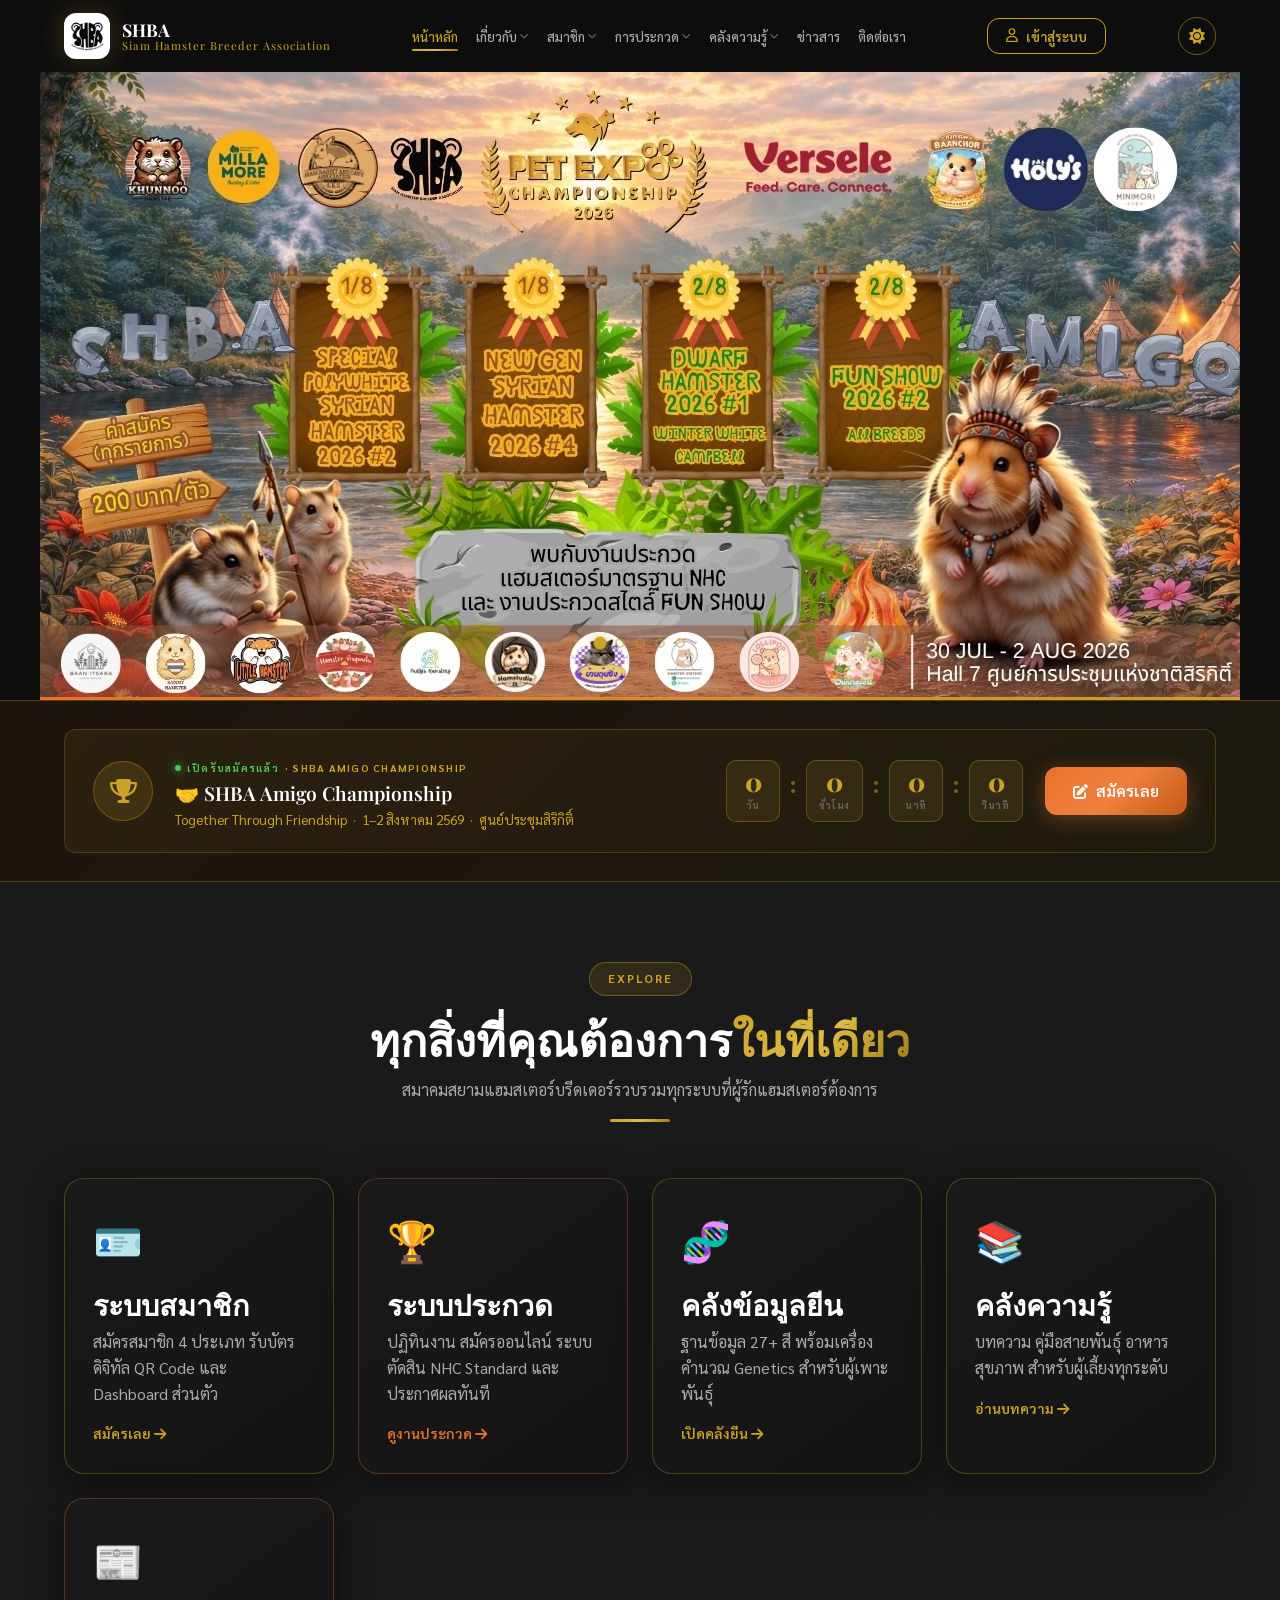
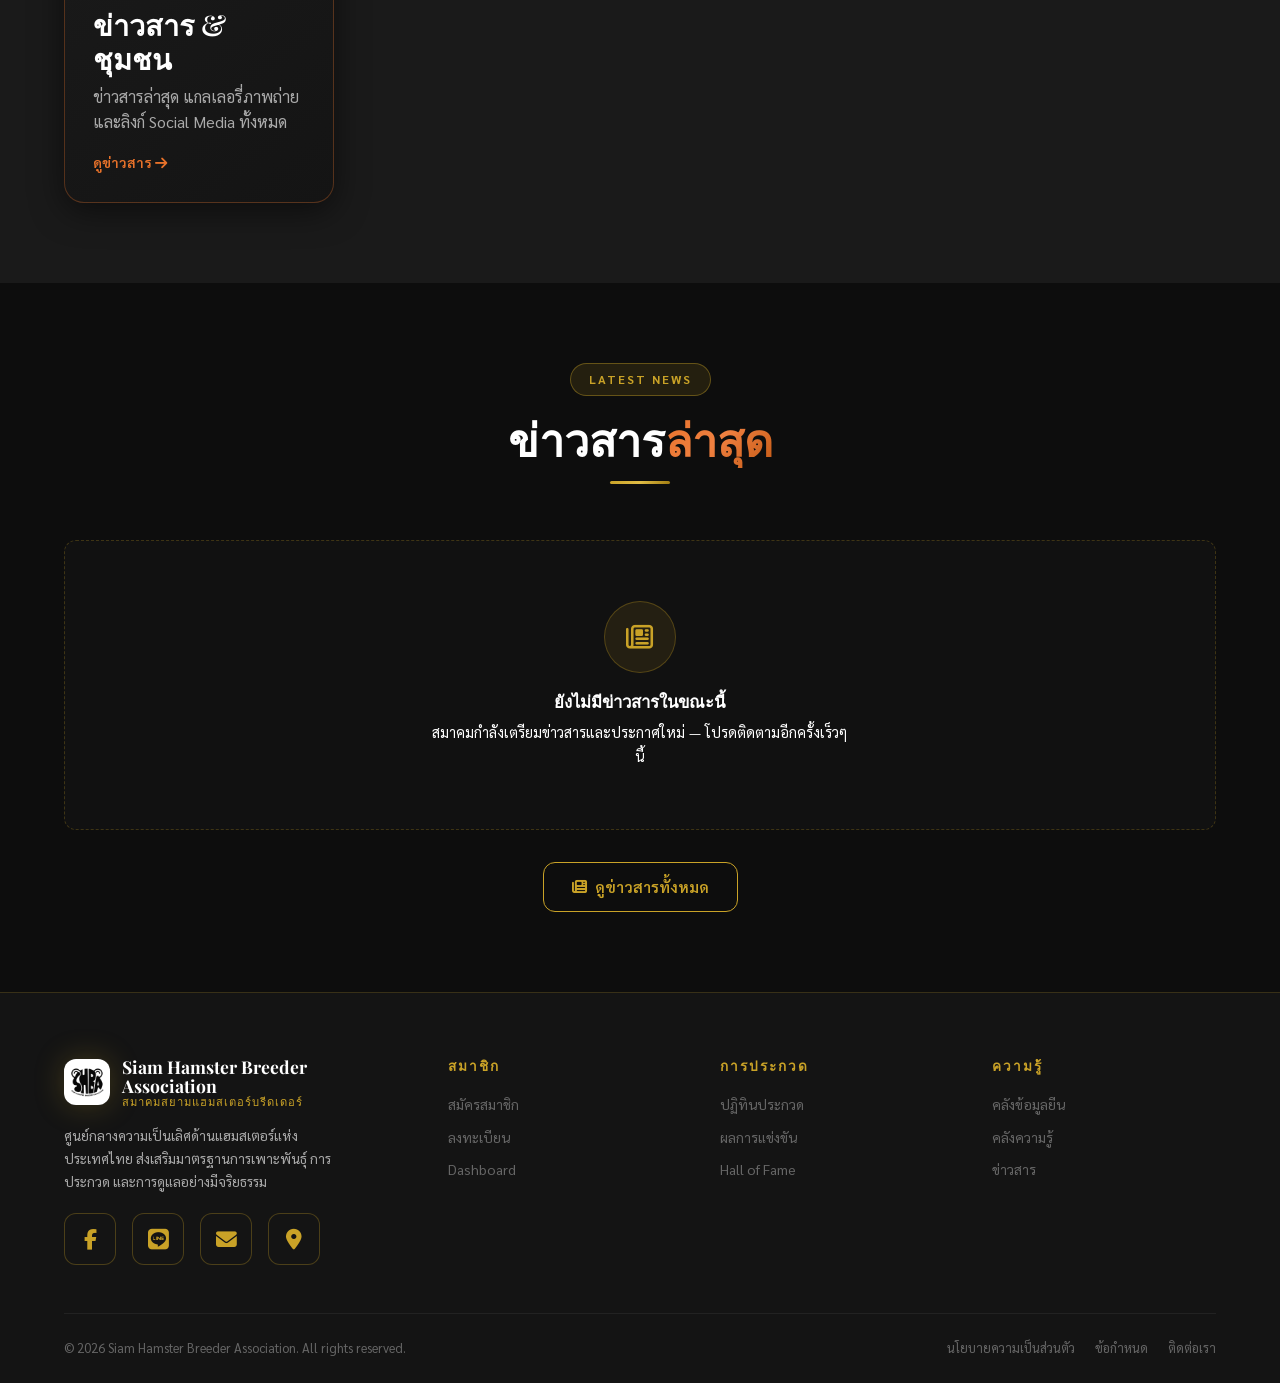
==== commit de55c83b: "รับสมัครประกวด" ====
--- a/index.html
+++ b/index.html
@@ -3,6 +3,28 @@
 <head>
   <meta charset="UTF-8" /><meta name="viewport" content="width=device-width, initial-scale=1.0" />
   <title>หน้าหลัก | Siam Hamster Breeder Association</title>
+  <meta name="description" content="สมาคมสยามแฮมสเตอร์บรีดเดอร์แห่งประเทศไทย — ศูนย์กลางของผู้เพาะพันธุ์ ผู้เลี้ยง และผู้เชี่ยวชาญด้านแฮมสเตอร์ ภายใต้มาตรฐาน NHC" />
+  <!-- Open Graph -->
+  <meta property="og:type" content="website" />
+  <meta property="og:site_name" content="Siam Hamster Breeder Association" />
+  <meta property="og:title" content="Siam Hamster Breeder Association (SHBA) — สมาคมสยามแฮมสเตอร์บรีดเดอร์" />
+  <meta property="og:description" content="สมาคมสยามแฮมสเตอร์บรีดเดอร์แห่งประเทศไทย — ศูนย์กลางของผู้เพาะพันธุ์ ผู้เลี้ยง และผู้เชี่ยวชาญด้านแฮมสเตอร์ ภายใต้มาตรฐาน NHC" />
+  <meta property="og:url" content="https://hamstershba.com/" />
+  <meta property="og:image" content="https://hamstershba.com/og-image.jpg" />
+  <meta property="og:image:secure_url" content="https://hamstershba.com/og-image.jpg" />
+  <meta property="og:image:type" content="image/jpeg" />
+  <meta property="og:image:alt" content="Siam Hamster Breeder Association (SHBA)" />
+  <meta property="og:image:width" content="1200" />
+  <meta property="og:image:height" content="630" />
+  <meta property="og:locale" content="th_TH" />
+  <!-- Twitter -->
+  <meta name="twitter:card" content="summary_large_image" />
+  <meta name="twitter:title" content="Siam Hamster Breeder Association (SHBA) — สมาคมสยามแฮมสเตอร์บรีดเดอร์" />
+  <meta name="twitter:description" content="สมาคมสยามแฮมสเตอร์บรีดเดอร์แห่งประเทศไทย — ศูนย์กลางของผู้เพาะพันธุ์ ผู้เลี้ยง และผู้เชี่ยวชาญด้านแฮมสเตอร์ ภายใต้มาตรฐาน NHC" />
+  <meta name="twitter:image" content="https://hamstershba.com/og-image.jpg" />
+  <!-- Favicon -->
+  <link rel="icon" type="image/jpeg" href="Logo.jpg" />
+  <link rel="apple-touch-icon" href="Logo.jpg" />
   <link rel="stylesheet" href="styles.css" />
   <link rel="stylesheet" href="https://cdnjs.cloudflare.com/ajax/libs/font-awesome/6.5.0/css/all.min.css" />
 </head>
@@ -37,22 +59,22 @@
       </li>
 
       <li class="nav-item has-dropdown">
-        <a href="competitions.html" class="nav-link" data-page="competitions">การประกวด <span class="nav-soon-badge">เร็วๆ นี้</span> <i class="fa-solid fa-chevron-down nav-chevron"></i></a>
+        <a href="competitions.html" class="nav-link" data-page="competitions">การประกวด <i class="fa-solid fa-chevron-down nav-chevron"></i></a>
         <div class="nav-dropdown">
-          <a href="competitions.html#calendar"  class="nav-dd-link"><i class="fa-solid fa-calendar-days"></i> ปฏิทินการประกวด <span class="nav-soon-badge">เร็วๆ นี้</span></a>
-          <a href="competitions.html#register"  class="nav-dd-link"><i class="fa-solid fa-pen-to-square"></i> สมัครประกวดออนไลน์ <span class="nav-soon-badge">เร็วๆ นี้</span></a>
-          <a href="competitions.html#standards" class="nav-dd-link"><i class="fa-solid fa-star"></i> มาตรฐานการประกวด <span class="nav-soon-badge">เร็วๆ นี้</span></a>
-          <a href="competitions.html#results"   class="nav-dd-link"><i class="fa-solid fa-trophy"></i> ผลการประกวด <span class="nav-soon-badge">เร็วๆ นี้</span></a>
+          <a href="competitions.html#calendar"  class="nav-dd-link"><i class="fa-solid fa-calendar-days"></i> ปฏิทินการประกวด</a>
+          <a href="competitions.html#register"  class="nav-dd-link"><i class="fa-solid fa-pen-to-square"></i> สมัครประกวดออนไลน์ <span class="nav-open-badge">เปิดรับสมัคร</span></a>
+          <a href="competitions.html#standards" class="nav-dd-link"><i class="fa-solid fa-star"></i> มาตรฐานการประกวด</a>
+          <a href="competitions.html#results"   class="nav-dd-link"><i class="fa-solid fa-trophy"></i> ผลการประกวด</a>
         </div>
       </li>
 
       <li class="nav-item has-dropdown">
         <a href="knowledge.html" class="nav-link" data-page="knowledge">คลังความรู้ <i class="fa-solid fa-chevron-down nav-chevron"></i></a>
         <div class="nav-dropdown">
-          <a href="genetics.html"          class="nav-dd-link"><i class="fa-solid fa-dna"></i> Genetics &amp; สีสัน <span class="nav-soon-badge">เร็วๆ นี้</span></a>
-          <a href="genescalculator.html"     class="nav-dd-link"><i class="fa-solid fa-calculator"></i> เครื่องมือคำนวณยีน <span class="nav-soon-badge">เร็วๆ นี้</span></a>
+          <a href="genetics.html"          class="nav-dd-link"><i class="fa-solid fa-dna"></i> Genetics &amp; สีสัน<span class="nav-soon-badge">เร็วๆ นี้</span></a>
+          <a href="genescalculator.html"     class="nav-dd-link"><i class="fa-solid fa-calculator"></i> เครื่องมือคำนวณยีน<span class="nav-soon-badge">เร็วๆ นี้</span></a>
           <a href="knowledge.html#care"    class="nav-dd-link"><i class="fa-solid fa-heart"></i> การดูแลทั่วไป</a>
-          <a href="knowledge.html#articles"class="nav-dd-link"><i class="fa-solid fa-book-open"></i> บทความ &amp; วิจัย <span class="nav-soon-badge">เร็วๆ นี้</span></a>
+          <a href="knowledge.html#articles"class="nav-dd-link"><i class="fa-solid fa-book-open"></i> บทความ &amp; วิจัย<span class="nav-soon-badge">เร็วๆ นี้</span></a>
         </div>
       </li>
 
@@ -92,21 +114,21 @@
     </div>
 
     <div class="mobile-nav-group">
-      <button class="mobile-nav-group-btn" onclick="toggleMobileGroup(this)">การประกวด <span class="nav-soon-badge">เร็วๆ นี้</span> <i class="fa-solid fa-chevron-down mnav-arrow"></i></button>
+      <button class="mobile-nav-group-btn" onclick="toggleMobileGroup(this)">การประกวด <i class="fa-solid fa-chevron-down mnav-arrow"></i></button>
       <div class="mobile-nav-sub">
-        <a href="competitions.html#calendar"  class="mobile-nav-sub-link"><i class="fa-solid fa-calendar-days"></i> ปฏิทินการประกวด <span class="nav-soon-badge">เร็วๆ นี้</span></a>
-        <a href="competitions.html#results"   class="mobile-nav-sub-link"><i class="fa-solid fa-trophy"></i> ผลการประกวด <span class="nav-soon-badge">เร็วๆ นี้</span></a>
-        <a href="competitions.html#standards" class="mobile-nav-sub-link"><i class="fa-solid fa-star"></i> มาตรฐานการประกวด <span class="nav-soon-badge">เร็วๆ นี้</span></a>
+        <a href="competitions.html#calendar"  class="mobile-nav-sub-link"><i class="fa-solid fa-calendar-days"></i> ปฏิทินการประกวด</a>
+        <a href="competitions.html#results"   class="mobile-nav-sub-link"><i class="fa-solid fa-trophy"></i> ผลการประกวด</a>
+        <a href="competitions.html#standards" class="mobile-nav-sub-link"><i class="fa-solid fa-star"></i> มาตรฐานการประกวด</a>
       </div>
     </div>
 
     <div class="mobile-nav-group">
       <button class="mobile-nav-group-btn" onclick="toggleMobileGroup(this)">คลังความรู้ <i class="fa-solid fa-chevron-down mnav-arrow"></i></button>
       <div class="mobile-nav-sub">
-        <a href="genetics.html"           class="mobile-nav-sub-link"><i class="fa-solid fa-dna"></i> Genetics &amp; สีสัน <span class="nav-soon-badge">เร็วๆ นี้</span></a>
-        <a href="genescalculator.html"    class="mobile-nav-sub-link"><i class="fa-solid fa-calculator"></i> เครื่องมือคำนวณยีน <span class="nav-soon-badge">เร็วๆ นี้</span></a>
+        <a href="genetics.html"           class="mobile-nav-sub-link"><i class="fa-solid fa-dna"></i> Genetics &amp; สีสัน<span class="nav-soon-badge">เร็วๆ นี้</span></a>
+        <a href="genescalculator.html"    class="mobile-nav-sub-link"><i class="fa-solid fa-calculator"></i> เครื่องมือคำนวณยีน<span class="nav-soon-badge">เร็วๆ นี้</span></a>
         <a href="knowledge.html#care"     class="mobile-nav-sub-link"><i class="fa-solid fa-heart"></i> การดูแลทั่วไป</a>
-        <a href="knowledge.html#articles" class="mobile-nav-sub-link"><i class="fa-solid fa-book-open"></i> บทความ &amp; วิจัย <span class="nav-soon-badge">เร็วๆ นี้</span></a>
+        <a href="knowledge.html#articles" class="mobile-nav-sub-link"><i class="fa-solid fa-book-open"></i> บทความ &amp; วิจัย<span class="nav-soon-badge">เร็วๆ นี้</span></a>
       </div>
     </div>
 
@@ -115,6 +137,20 @@
 
     <div class="mobile-nav-divider"></div>
     <div class="mobile-nav-btns">
+      <div id="mobile-user-info" style="display:none;margin-bottom:4px">
+        <div class="mobile-user-row">
+          <div class="mobile-user-avatar-ph" id="mu-avatar-ph"><i class="fa-solid fa-user"></i></div>
+          <img class="mobile-user-avatar" id="mu-avatar-img" src="" alt="" style="display:none" />
+          <div class="mobile-user-text">
+            <div class="mobile-user-name" id="mu-name">สมาชิก</div>
+            <div class="mobile-user-badge" id="mu-badge"></div>
+          </div>
+        </div>
+        <a href="myaccount.html" class="btn btn-gold" style="width:100%;justify-content:center;font-size:.88rem;margin-top:8px">
+          <i class="fa-solid fa-gauge"></i> My Account
+        </a>
+      </div>
+
       <button class="btn btn-outline-gold btn-login-trigger" onclick="closeMobileNav(); openModal('login-modal')"><i class="fa-regular fa-user"></i> เข้าสู่ระบบ</button>
     </div>
   </div>
@@ -124,31 +160,18 @@
 <!-- BANNER SLIDER -->
 <section id="banner-slider">
 
-  <!-- Fixed Hero Overlay (stays while images slide) -->
-  <div class="slider-hero-overlay">
-    <div class="slider-hero-tag"><span></span> สมาคมสยามแฮมสเตอร์บรีดเดอร์ อย่างเป็นทางการ</div>
-    <h1 class="slider-hero-title">
-      <span class="line1">SHBA</span>
-      <span class="line2">Siam Hamster Breeder Association</span>
-      <span class="line3">ศูนย์กลางความเป็นเลิศด้านแฮมสเตอร์แห่งประเทศไทย</span>
-    </h1>
-    <p class="slider-hero-sub">องค์กรมาตรฐานสากลสำหรับผู้เพาะพันธุ์ ผู้เลี้ยง และผู้ตัดสิน<br>ครอบคลุมระบบประกวด ฐานข้อมูลพันธุกรรม และชุมชนผู้รักแฮมสเตอร์ทั่วประเทศ</p>
-    <div class="slider-hero-actions">
-      <a href="membership.html" class="btn btn-gold btn-lg"><i class="fa-solid fa-id-card"></i> สมัครสมาชิก</a>
-      <a href="competitions.html" class="btn btn-outline-orange btn-lg"><i class="fa-solid fa-trophy"></i> ดูการประกวด</a>
-    </div>
-  </div>
+
 
   <!-- Sliding Images -->
   <div class="slider-track" id="sliderTrack">
-    <div class="slide"><img src="Banner/Banner_1.jpg" alt="Banner 1" class="slide-bg-img"/></div>
-    <div class="slide"><img src="Banner/Banner_2.jpg" alt="Banner 2" class="slide-bg-img"/></div>
-    <div class="slide"><img src="Banner/Banner_3.jpg" alt="Banner 3" class="slide-bg-img"/></div>
-    <div class="slide"><img src="Banner/Banner_4.jpg" alt="Banner 4" class="slide-bg-img"/></div>
-  </div>
-
-  <!-- Dark overlay ซ้ายให้ข้อความอ่านง่าย -->
-  <div class="slider-left-fade"></div>
+    <div class="slide"><a href="register.html" style="display:block;position:absolute;inset:0;z-index:2;cursor:pointer"></a><img src="Banner/Banner_1.jpg" alt="Banner 1" class="slide-bg-img"/></div>
+    <div class="slide"><a href="register.html" style="display:block;position:absolute;inset:0;z-index:2;cursor:pointer"></a><img src="Banner/Banner_2.jpg" alt="Banner 2" class="slide-bg-img"/></div>
+    <div class="slide"><a href="register.html" style="display:block;position:absolute;inset:0;z-index:2;cursor:pointer"></a><img src="Banner/Banner_3.jpg" alt="Banner 3" class="slide-bg-img"/></div>
+    <div class="slide"><a href="register.html" style="display:block;position:absolute;inset:0;z-index:2;cursor:pointer"></a><img src="Banner/Banner_4.jpg" alt="Banner 4" class="slide-bg-img"/></div>
+    <div class="slide"><a href="register.html" style="display:block;position:absolute;inset:0;z-index:2;cursor:pointer"></a><img src="Banner/Banner_5.jpg" alt="Banner 5" class="slide-bg-img"/></div>
+  </div>
+
+
 
   <!-- Dots -->
   <div class="slider-dots" id="sliderDots">
@@ -156,6 +179,7 @@
     <button class="slider-dot" data-idx="1"></button>
     <button class="slider-dot" data-idx="2"></button>
     <button class="slider-dot" data-idx="3"></button>
+    <button class="slider-dot" data-idx="4"></button>
   </div>
 
   <!-- Progress bar -->
@@ -168,16 +192,50 @@
     <div class="cs-banner">
       <div class="cs-banner-icon"><i class="fa-solid fa-trophy"></i></div>
       <div class="cs-banner-text">
-        <div class="cs-banner-tag"><span class="dot"></span> เร็วๆ นี้ · COMING SOON</div>
-        <h3>ระบบประกวดของ SHBA</h3>
-        <p>ปฏิทินงาน สมัครออนไลน์ และผลการแข่งขัน — กำลังเตรียมเปิดให้บริการเต็มรูปแบบ</p>
-      </div>
-      <a href="competitions.html" class="btn btn-outline-gold">
-        <i class="fa-solid fa-arrow-right"></i> ดูรายละเอียด
+        <div class="cs-banner-tag"><span class="dot" style="background:#48C758;box-shadow:0 0 8px #48C758"></span> <span style="color:#48C758">เปิดรับสมัครแล้ว</span> · SHBA AMIGO CHAMPIONSHIP</div>
+        <h3>🤝 SHBA Amigo Championship</h3>
+        <p style="color:var(--gold)">Together Through Friendship &nbsp;·&nbsp; 1–2 สิงหาคม 2569 &nbsp;·&nbsp; ศูนย์ประชุมสิริกิติ์</p>
+      </div>
+      <!-- Countdown -->
+      <div class="cs-countdown">
+        <div class="cs-cd-box"><div class="cs-cd-num" id="cd-days">--</div><div class="cs-cd-label">วัน</div></div>
+        <div class="cs-cd-sep">:</div>
+        <div class="cs-cd-box"><div class="cs-cd-num" id="cd-hours">--</div><div class="cs-cd-label">ชั่วโมง</div></div>
+        <div class="cs-cd-sep">:</div>
+        <div class="cs-cd-box"><div class="cs-cd-num" id="cd-mins">--</div><div class="cs-cd-label">นาที</div></div>
+        <div class="cs-cd-sep">:</div>
+        <div class="cs-cd-box"><div class="cs-cd-num" id="cd-secs">--</div><div class="cs-cd-label">วินาที</div></div>
+      </div>
+      <a href="register.html" class="btn btn-orange" style="flex-shrink:0">
+        <i class="fa-solid fa-pen-to-square"></i> สมัครเลย
       </a>
     </div>
   </div>
 </div>
+<script>
+(function(){
+  var target = new Date('2026-08-01T00:00:00+07:00').getTime();
+  function tick(){
+    var now = Date.now(), diff = target - now;
+    if(diff <= 0){
+      document.getElementById('cd-days').textContent  = '0';
+      document.getElementById('cd-hours').textContent = '0';
+      document.getElementById('cd-mins').textContent  = '0';
+      document.getElementById('cd-secs').textContent  = '0';
+      return;
+    }
+    var d = Math.floor(diff/86400000);
+    var h = Math.floor((diff%86400000)/3600000);
+    var m = Math.floor((diff%3600000)/60000);
+    var s = Math.floor((diff%60000)/1000);
+    document.getElementById('cd-days').textContent  = d;
+    document.getElementById('cd-hours').textContent = String(h).padStart(2,'0');
+    document.getElementById('cd-mins').textContent  = String(m).padStart(2,'0');
+    document.getElementById('cd-secs').textContent  = String(s).padStart(2,'0');
+  }
+  tick(); setInterval(tick, 1000);
+})();
+</script>
 
 <!-- FEATURE CARDS -->
 <section class="section" style="background:var(--black-light)">
--- a/styles.css
+++ b/styles.css
@@ -249,7 +249,12 @@
 .nav-cta { display: flex; align-items: center; gap: 8px; }
 
 /* ── Dropdown Nav ─────────────────────────────────────────── */
-.nav-item { position: relative; }
+.nav-item {
+  position: relative;
+  align-self: stretch;       /* ยืดให้สูงเท่า nav-inner (72px) */
+  display: flex;
+  align-items: center;
+}
 
 .nav-chevron {
   font-size: .55rem;
@@ -407,6 +412,29 @@
 }
 .mobile-nav-btns .btn { width: 100%; justify-content: center; font-size: 1rem; }
 
+/* Mobile nav — logged-in user info */
+.mobile-user-row {
+  display: flex; align-items: center; gap: 12px;
+  padding: 12px 14px; margin-bottom: 10px;
+  background: rgba(255,255,255,.04);
+  border: 1px solid rgba(255,255,255,.08);
+  border-radius: 14px;
+}
+.mobile-user-avatar {
+  width: 42px; height: 42px; border-radius: 50%;
+  object-fit: cover; flex-shrink: 0;
+  border: 2px solid rgba(201,162,39,.4);
+}
+.mobile-user-avatar-ph {
+  width: 42px; height: 42px; border-radius: 50%; flex-shrink: 0;
+  display: flex; align-items: center; justify-content: center;
+  background: rgba(201,162,39,.12); color: var(--gold); font-size: 1.1rem;
+  border: 2px solid rgba(201,162,39,.4);
+}
+.mobile-user-text { display: flex; flex-direction: column; gap: 2px; }
+.mobile-user-name { font-size: .9rem; font-weight: 600; color: var(--white); }
+.mobile-user-badge { font-size: .72rem; font-weight: 600; }
+
 /* ============================
    HERO SECTION
    ============================ */
@@ -819,9 +847,13 @@
 .show-radio-card:has(input:checked) .src-body { border-color:var(--orange); background:rgba(232,114,42,.08); }
 .show-radio-card:hover .src-body { border-color:rgba(232,114,42,.35); }
 .src-icon { font-size:1.4rem; flex-shrink:0; margin-top:2px; }
-.src-title { font-weight:600; font-size:.87rem; margin-bottom:2px; }
-.src-sub   { font-size:.74rem; color:var(--text-muted); margin-bottom:3px; }
-.src-fee   { font-size:.78rem; color:var(--orange); }
+.src-title  { font-weight:600; font-size:.87rem; margin-bottom:2px; }
+.src-sub    { font-size:.74rem; color:var(--text-muted); margin-bottom:3px; }
+.src-date   { font-size:.65rem; color:#48C758; margin-bottom:4px; white-space:nowrap; }
+.src-date i { margin-right:4px; opacity:.8; }
+.src-judge  { font-size:.72rem; color:var(--gold); margin-bottom:4px; }
+.src-judge i { margin-right:4px; opacity:.8; }
+.src-fee    { font-size:.78rem; color:var(--orange); }
 .src-fee span { color:var(--text-muted); }
 .bundle-promo-box {
   display:flex; align-items:center; gap:10px;
@@ -1802,9 +1834,10 @@
 #banner-slider {
   position: relative;
   width: 100%;
-  height: calc(100vh - 72px - 160px);
-  min-height: 460px;
-  max-height: 780px;
+  max-width: 1200px;          /* ไม่ขยายเกินขนาดรูปต้นฉบับ */
+  margin-left: auto;
+  margin-right: auto;
+  aspect-ratio: 1200 / 628;  /* scale ลงตามสัดส่วนเมื่อหน้าต่างแคบกว่า 1200px */
   margin-top: 72px;
   overflow: hidden;
   background: var(--black);
@@ -2043,8 +2076,7 @@
 
 /* Responsive */
 @media (max-width: 768px) {
-  #banner-slider { height: 480px; }
-
+  /* ปล่อยให้ aspect-ratio คุม ไม่กำหนด height */
   .slide-visual { display: none; }
 
   .slide-content {
@@ -2064,7 +2096,6 @@
 }
 
 @media (max-width: 480px) {
-  #banner-slider { height: 420px; }
   .slide-title { font-size: 1.4rem; }
   .slide-badges { display: none; }
 }
@@ -2364,22 +2395,11 @@
   width: 100%;
   height: 100%;
   object-fit: cover;
-  object-position: center center;
+  object-position: center top;  /* คง top ไว้ → โลโก้บนไม่หาย */
   display: block;
   z-index: 0;
 }
 
-/* Dark gradient overlay ให้อ่านข้อความได้ */
-.slide::after {
-  content: '';
-  position: absolute;
-  inset: 0;
-  background:
-    linear-gradient(90deg, rgba(13,13,13,0.72) 0%, rgba(13,13,13,0.35) 50%, rgba(13,13,13,0.08) 100%),
-    linear-gradient(180deg, rgba(13,13,13,0.1) 0%, rgba(13,13,13,0.3) 100%);
-  z-index: 1;
-  pointer-events: none;
-}
 
 /* Fade edge ให้รูปกลืนกับ overlay ซ้าย */
 .slide-visual::before {
@@ -2406,138 +2426,14 @@
 ══════════════════════════════════════════════ */
 /* (height/margin defined above) */
 
-/* Dark gradient from left so text is readable */
-.slider-left-fade {
-  position: absolute;
-  inset: 0;
-  background: linear-gradient(90deg,
-    rgba(13,13,13,0.92) 0%,
-    rgba(13,13,13,0.75) 38%,
-    rgba(13,13,13,0.2)  65%,
-    rgba(13,13,13,0)    100%);
-  z-index: 3;
-  pointer-events: none;
-}
-
-/* Fixed hero text overlay */
-.slider-hero-overlay {
-  position: absolute;
-  top: 0; bottom: 0;
-  left: 50%;
-  transform: translateX(-50%);
-  width: 100%;
-  max-width: 1200px;
-  z-index: 4;
-  display: flex;
-  flex-direction: column;
-  justify-content: center;
-  padding: 0 24px 48px;
-}
-
-.slider-hero-tag {
-  display: inline-flex;
-  align-items: center;
-  gap: 8px;
-  border: 1px solid rgba(201,162,39,0.5);
-  border-radius: 30px;
-  padding: 6px 16px;
-  font-size: .8rem;
-  font-weight: 600;
-  color: var(--gold);
-  margin-bottom: 18px;
-  width: fit-content;
-}
-.slider-hero-tag span {
-  width: 7px; height: 7px;
-  background: var(--gold);
-  border-radius: 50%;
-  display: inline-block;
-}
-
-.slider-hero-title {
-  font-family: 'Playfair Display', serif;
-  font-weight: 800;
-  line-height: 1.1;
-  margin-bottom: 14px;
-  color: #fff;
-}
-.slider-hero-title .line1 {
-  display: block;
-  font-size: clamp(2.4rem, 5vw, 4rem);
-  color: var(--gold);
-}
-.slider-hero-title .line2 {
-  display: block;
-  font-size: clamp(1rem, 2vw, 1.4rem);
-  color: rgba(255,255,255,0.9);
-  font-weight: 600;
-  letter-spacing: .02em;
-  margin-bottom: 4px;
-}
-.slider-hero-title .line3 {
-  display: block;
-  font-size: clamp(.9rem, 1.6vw, 1.15rem);
-  color: rgba(255,255,255,0.65);
-  font-weight: 400;
-}
-
-.slider-hero-sub {
-  font-size: clamp(.82rem, 1.3vw, .95rem);
-  line-height: 1.75;
-  color: rgba(255,255,255,0.65);
-  margin-bottom: 24px;
-}
-
-.slider-hero-actions {
-  display: flex;
-  gap: 14px;
-  flex-wrap: wrap;
-  margin-bottom: 32px;
-}
-
-.slider-hero-stats {
-  display: flex;
-  gap: 28px;
-  flex-wrap: wrap;
-}
-.slider-hero-stats .hero-stat-num {
-  font-size: 1.6rem;
-  font-weight: 800;
-  color: var(--gold);
-  font-family: 'Playfair Display', serif;
-}
-.slider-hero-stats .hero-stat-label {
-  font-size: .75rem;
-  color: rgba(255,255,255,0.55);
-  margin-top: 2px;
-}
-
-/* Light mode */
-[data-theme="light"] .slider-left-fade {
-  background: linear-gradient(90deg,
-    rgba(247,242,234,0.95) 0%,
-    rgba(247,242,234,0.80) 38%,
-    rgba(247,242,234,0.15) 65%,
-    rgba(247,242,234,0)    100%);
-}
-[data-theme="light"] .slider-hero-title .line2,
-[data-theme="light"] .slider-hero-title .line3 { color: rgba(13,13,13,0.75); }
-[data-theme="light"] .slider-hero-sub          { color: rgba(13,13,13,0.6); }
-[data-theme="light"] .slider-hero-stats .hero-stat-label { color: rgba(13,13,13,0.5); }
-
 /* Responsive */
 @media (max-width: 768px) {
-  #banner-slider { height: 520px; }
-  .slider-hero-overlay { width: 100%; padding: 0 20px 60px; }
-  .slider-left-fade { background: linear-gradient(180deg, rgba(13,13,13,0.3) 0%, rgba(13,13,13,0.88) 55%, rgba(13,13,13,0.95) 100%); }
-  .slider-hero-stats { gap: 18px; }
-  .slider-hero-actions .btn { font-size: .82rem; padding: 10px 16px; }
+  .slide-visual { display: none; }
 }
 
 @media (max-width: 480px) {
-  #banner-slider { height: 480px; }
-  .slider-hero-title .line1 { font-size: 2rem; }
-  .slider-hero-sub { display: none; }
+  .slide-title { font-size: 1.4rem; }
+  .slide-badges { display: none; }
 }
 
 /* ============================================================
@@ -2650,6 +2546,20 @@
 .mobile-nav-sub-link .nav-soon-badge,
 .mobile-nav-group-btn .nav-soon-badge { font-size: .55rem; padding: 1px 6px; }
 
+.nav-open-badge {
+  display: inline-block;
+  font-size: .58rem; font-weight: 700; letter-spacing: .04em;
+  padding: 2px 7px; border-radius: 999px;
+  background: rgba(72,199,88,0.15);
+  color: #48C758;
+  border: 1px solid rgba(72,199,88,0.4);
+  margin-left: 6px; vertical-align: middle;
+  text-transform: uppercase;
+  line-height: 1.4;
+}
+.nav-dd-link .nav-open-badge,
+.mobile-nav-sub-link .nav-open-badge { font-size: .55rem; padding: 1px 6px; }
+
 [data-theme="light"] .coming-soon { background: var(--bg-cream); }
 [data-theme="light"] .coming-soon .cs-list-item { background: #FFFFFF; border-color: rgba(100,70,20,0.08); }
 [data-theme="light"] .coming-soon .cs-subtitle  { color: var(--gray-300); }
@@ -2693,9 +2603,38 @@
   box-shadow: 0 0 8px var(--gold);
   animation: csDot 1.4s ease-in-out infinite;
 }
+/* ── Countdown boxes ── */
+.cs-countdown {
+  display: flex; gap: 10px; align-items: center;
+  flex-shrink: 0;
+}
+.cs-cd-box {
+  text-align: center;
+  background: rgba(201,162,39,0.1);
+  border: 1px solid rgba(201,162,39,0.3);
+  border-radius: 10px;
+  padding: 8px 12px;
+  min-width: 54px;
+}
+.cs-cd-num {
+  font-family: 'Playfair Display', serif;
+  font-size: 1.6rem; font-weight: 900;
+  color: var(--gold); line-height: 1;
+}
+.cs-cd-label {
+  font-size: .58rem; font-weight: 700; letter-spacing: .08em;
+  color: var(--gray-500); text-transform: uppercase; margin-top: 3px;
+}
+.cs-cd-sep {
+  font-size: 1.4rem; font-weight: 700; color: var(--gold); opacity: .5;
+  line-height: 1; margin-bottom: 14px;
+}
 @media (max-width: 640px) {
   .cs-banner { flex-direction: column; text-align: center; padding: 20px; }
   .cs-banner-text { min-width: 0; }
+  .cs-countdown { justify-content: center; }
+  .cs-cd-num { font-size: 1.3rem; }
+  .cs-cd-box { min-width: 44px; padding: 6px 8px; }
 }
 [data-theme="light"] .cs-banner-wrap { background: #F4ECD8; }
 [data-theme="light"] .cs-banner       { background: #FFFFFF; }
@@ -3140,6 +3079,23 @@
 [data-theme="light"] .article-modal .am-content strong { color: var(--white); }
 [data-theme="light"] .article-modal .am-footer { border-top-color: rgba(100,70,20,0.1); }
 
+/* ---------- Pro card "Coming Soon" state ---------- */
+.mem-card.mem-soon {
+  opacity: .85;
+  position: relative;
+}
+.mem-card.mem-soon::before {
+  content: '';
+  position: absolute;
+  inset: 0;
+  background: linear-gradient(180deg, rgba(200,160,32,0.04) 0%, transparent 40%);
+  pointer-events: none;
+  border-radius: inherit;
+}
+.mem-card.mem-soon button:disabled {
+  color: var(--text-muted);
+}
+
 /* ---------- Article PAGE (article.html) ---------- */
 .article-page { padding: 24px 0 40px; }
 .article-back {
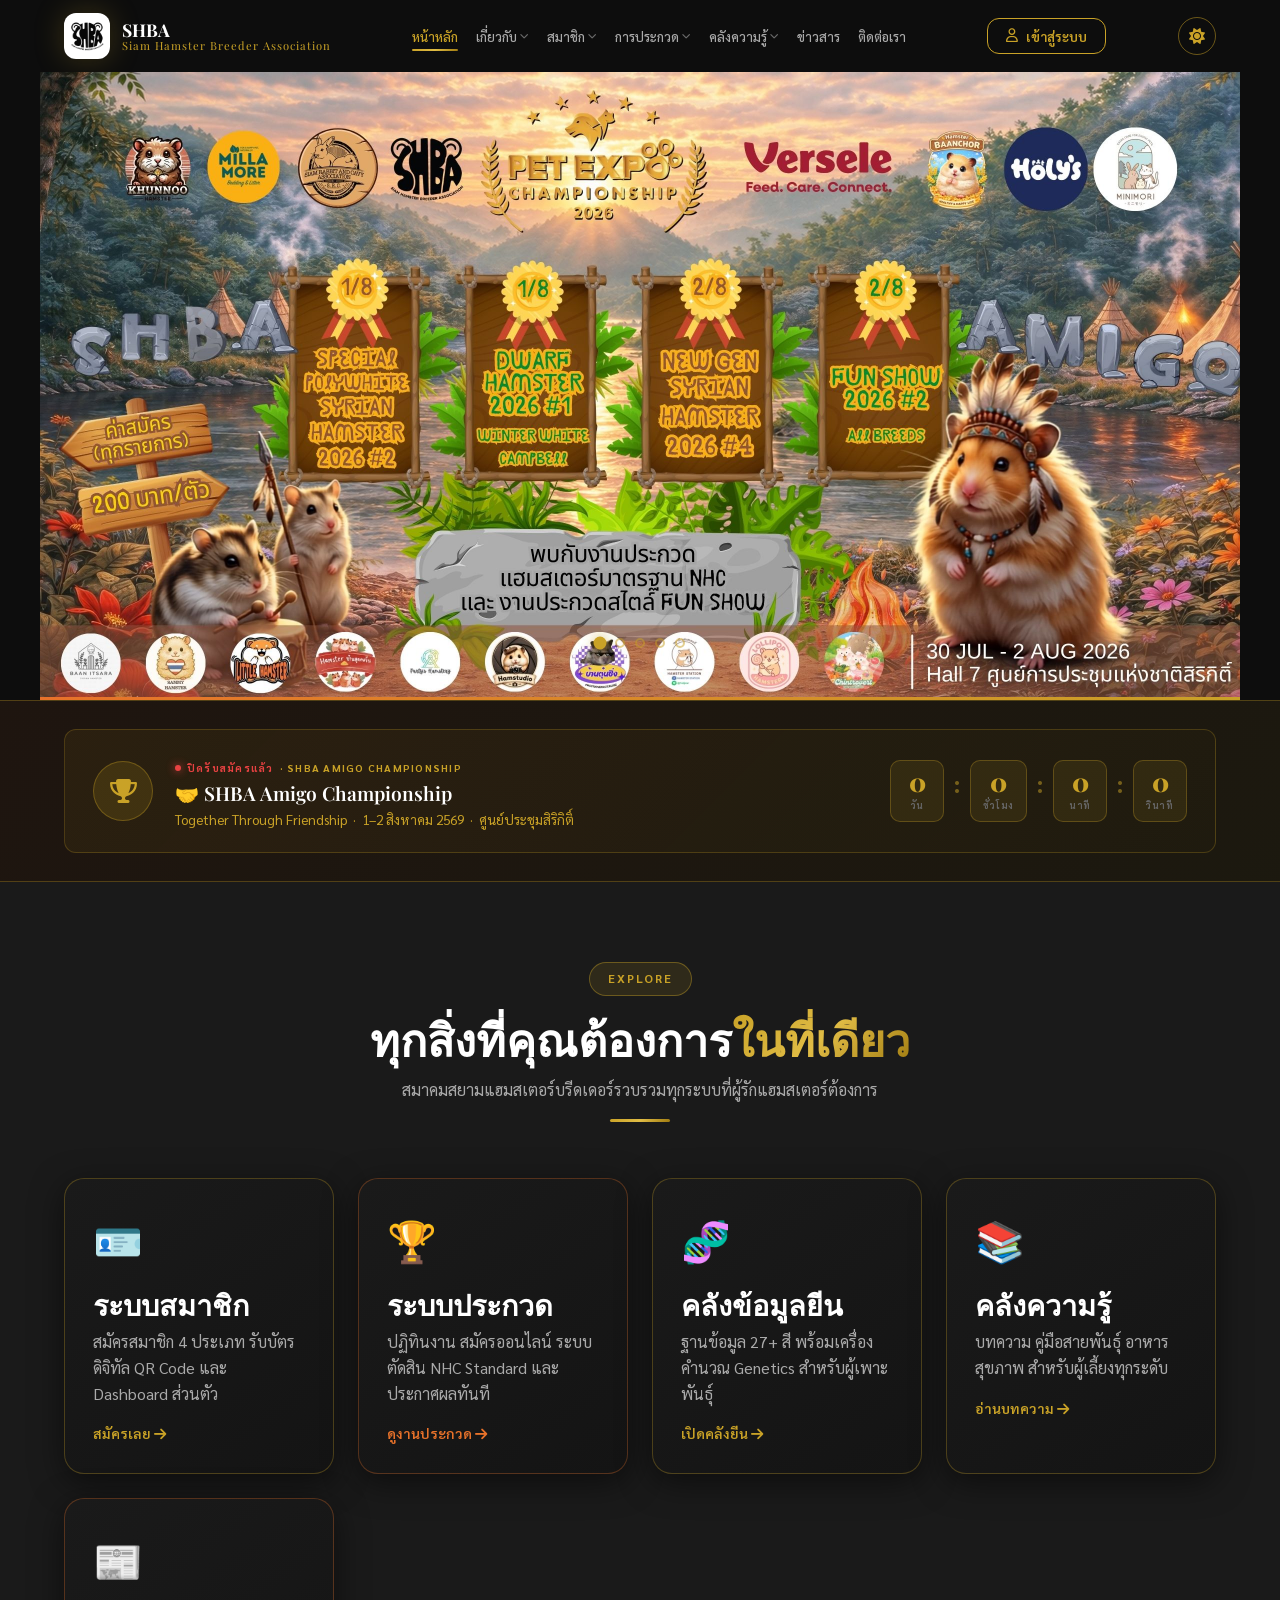
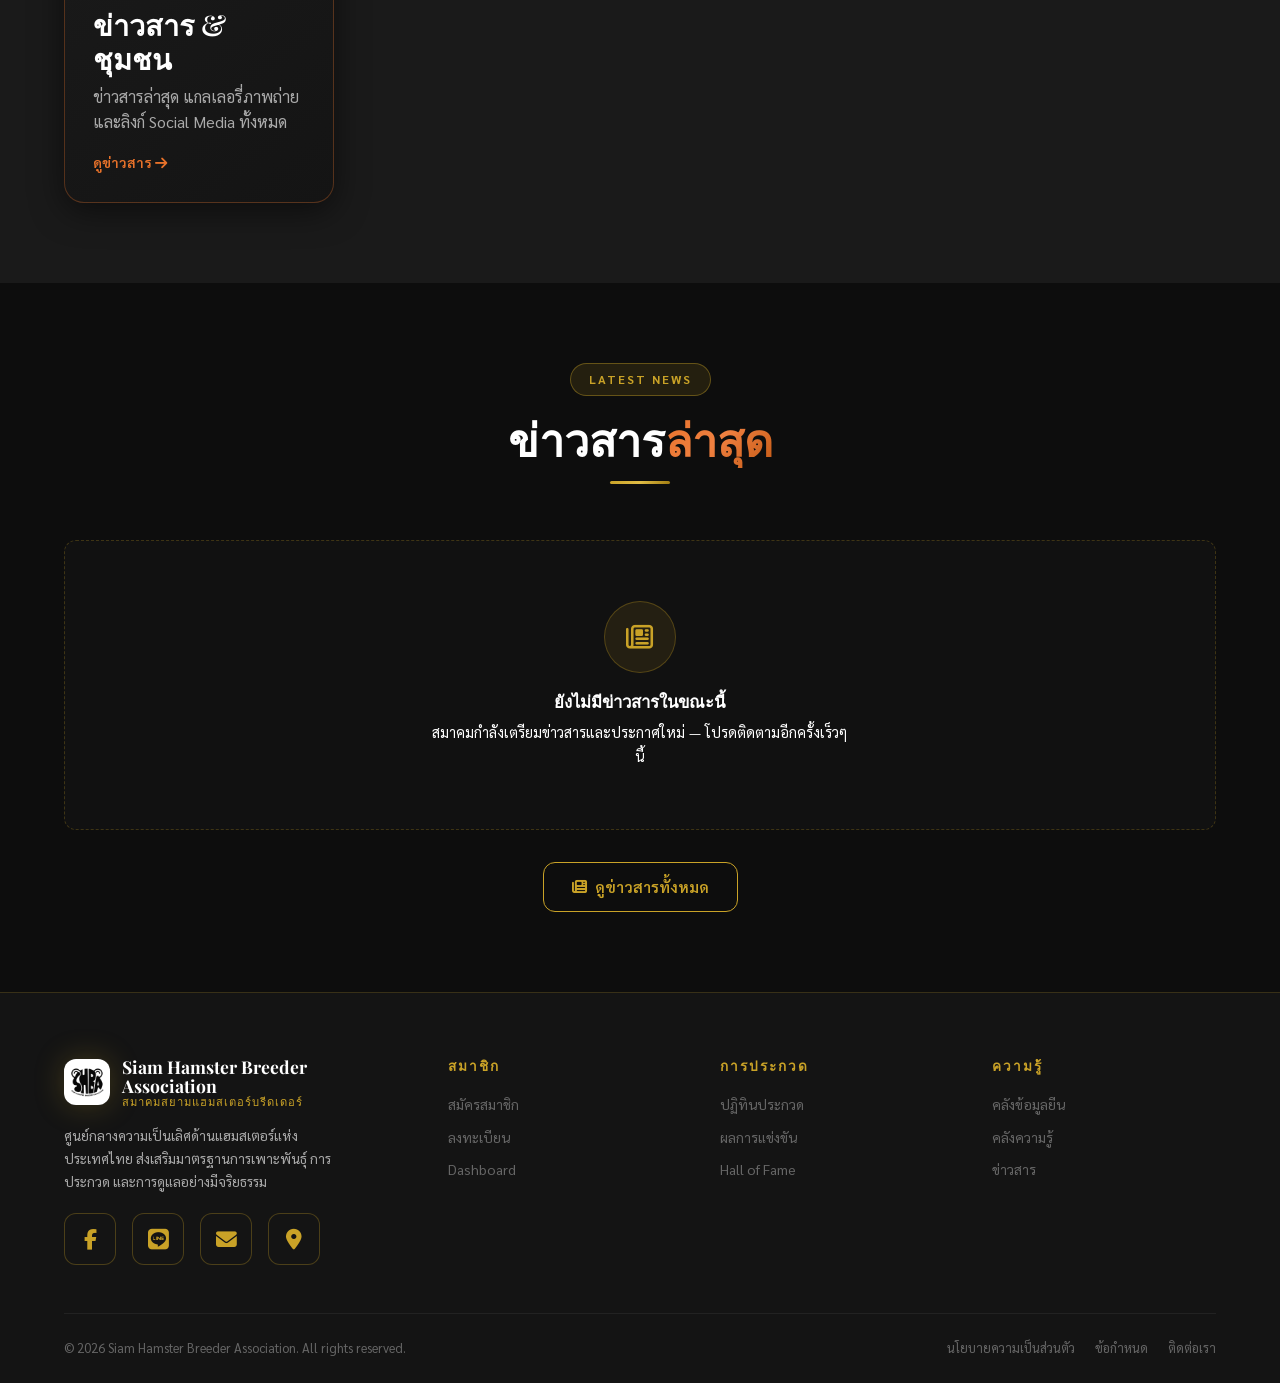
==== commit 8e861e6d: "ปิดรับสมัครประกวด" ====
--- a/index.html
+++ b/index.html
@@ -62,7 +62,7 @@
         <a href="competitions.html" class="nav-link" data-page="competitions">การประกวด <i class="fa-solid fa-chevron-down nav-chevron"></i></a>
         <div class="nav-dropdown">
           <a href="competitions.html#calendar"  class="nav-dd-link"><i class="fa-solid fa-calendar-days"></i> ปฏิทินการประกวด</a>
-          <a href="competitions.html#register"  class="nav-dd-link"><i class="fa-solid fa-pen-to-square"></i> สมัครประกวดออนไลน์ <span class="nav-open-badge">เปิดรับสมัคร</span></a>
+          <a href="competitions.html#register"  class="nav-dd-link"><i class="fa-solid fa-pen-to-square"></i> สมัครประกวดออนไลน์</a>
           <a href="competitions.html#standards" class="nav-dd-link"><i class="fa-solid fa-star"></i> มาตรฐานการประกวด</a>
           <a href="competitions.html#results"   class="nav-dd-link"><i class="fa-solid fa-trophy"></i> ผลการประกวด</a>
         </div>
@@ -192,7 +192,7 @@
     <div class="cs-banner">
       <div class="cs-banner-icon"><i class="fa-solid fa-trophy"></i></div>
       <div class="cs-banner-text">
-        <div class="cs-banner-tag"><span class="dot" style="background:#48C758;box-shadow:0 0 8px #48C758"></span> <span style="color:#48C758">เปิดรับสมัครแล้ว</span> · SHBA AMIGO CHAMPIONSHIP</div>
+        <div class="cs-banner-tag"><span class="dot" style="background:#E84242;box-shadow:0 0 8px #E84242"></span> <span style="color:#E84242">ปิดรับสมัครแล้ว</span> · SHBA AMIGO CHAMPIONSHIP</div>
         <h3>🤝 SHBA Amigo Championship</h3>
         <p style="color:var(--gold)">Together Through Friendship &nbsp;·&nbsp; 1–2 สิงหาคม 2569 &nbsp;·&nbsp; ศูนย์ประชุมสิริกิติ์</p>
       </div>
@@ -206,9 +206,7 @@
         <div class="cs-cd-sep">:</div>
         <div class="cs-cd-box"><div class="cs-cd-num" id="cd-secs">--</div><div class="cs-cd-label">วินาที</div></div>
       </div>
-      <a href="register.html" class="btn btn-orange" style="flex-shrink:0">
-        <i class="fa-solid fa-pen-to-square"></i> สมัครเลย
-      </a>
+
     </div>
   </div>
 </div>
